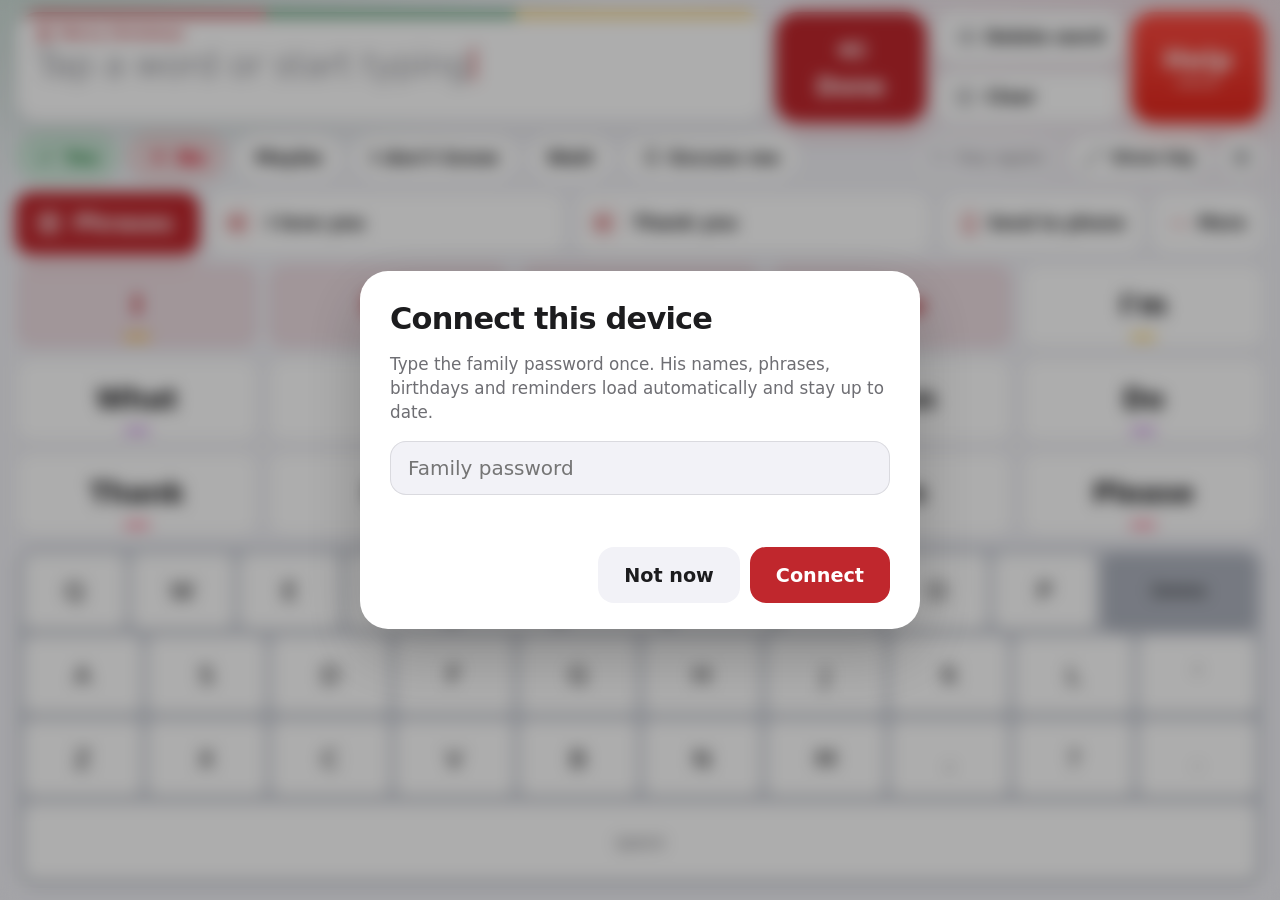
==== index.html @ 41c7ca61 "Flic button announces falls on the Alexas itself Holding the pocket button now runs two Internet Req" ====
<!doctype html>
<html lang="en">
<head>
<meta charset="utf-8">
<meta name="viewport" content="width=device-width, initial-scale=1, viewport-fit=cover">
<title>Dad's Voice</title>
<meta name="theme-color" content="#74acdf">
<meta name="referrer" content="no-referrer">
<link rel="manifest" href="manifest.webmanifest">
<link rel="icon" href="icon.svg" type="image/svg+xml">
<link rel="apple-touch-icon" href="apple-touch-icon.png">
<meta name="apple-mobile-web-app-capable" content="yes">
<meta name="apple-mobile-web-app-status-bar-style" content="black">
<meta name="apple-mobile-web-app-title" content="Dad's Voice">
<style>
/* Design: calm system look (SF on the iPad), white cards on a soft gray canvas, one accent color that follows the theme.
   Themes only tint the canvas, color the stripe on the sentence card and the accent; the layout never changes. */
:root {
  --bg: #f2f2f7;
  --surface: #ffffff;
  --surface-2: #f2f2f7;
  --surface-3: #e5e5ea;
  --fg: #1c1c1e;
  --muted: #6e6e73;
  --faint: #a1a1a6;
  --line: rgba(60, 60, 67, 0.13);
  --line-strong: rgba(60, 60, 67, 0.28);
  --accent: var(--accent-l, #0a7aff);
  --accent-fg: var(--accent-fg-l, #ffffff);
  --accent-ink: var(--accent-ink-l, #0062d6);
  --accent-soft: var(--accent-soft-l, rgba(10, 122, 255, 0.1));
  --accent-glow: var(--accent-glow-l, rgba(10, 122, 255, 0.32));
  --danger: #ff3b30; --danger-ink: #d70015; --danger-soft: rgba(255, 59, 48, 0.12);
  --ok: #34c759; --ok-ink: #1e7f38; --ok-soft: rgba(52, 199, 89, 0.15);
  --kb-tray: #d3d6dd;
  --key: #ffffff;
  --key-alt: #aeb3be;
  --key-shadow: 0 1px 0 rgba(0, 0, 0, 0.3);
  --shadow-1: 0 1px 2px rgba(0, 0, 0, 0.05);
  --shadow-2: 0 1px 2px rgba(0, 0, 0, 0.04), 0 10px 30px rgba(0, 0, 0, 0.06);
  --shadow-3: 0 24px 60px rgba(0, 0, 0, 0.22);
  --wash-a: transparent; --wash-b: transparent;
  --stripe: var(--accent);
  --k-pron: #ffb800; --k-verb: #34c759; --k-noun: #ff9500; --k-q: #af52de; --k-desc: #0a84ff; --k-social: #ff2d55;
  --lv1: #ff3b30; --lv2: #ff9500; --lv3: #e0b400; --lv4: #34c759; --lv5: #1e9e45;
  --font: -apple-system, BlinkMacSystemFont, "SF Pro Text", "Segoe UI Variable Text", "Segoe UI", Roboto, "Helvetica Neue", system-ui, sans-serif;
  --font-display: -apple-system, BlinkMacSystemFont, "SF Pro Display", "Segoe UI Variable Display", "Segoe UI", Roboto, "Helvetica Neue", system-ui, sans-serif;
  --s: 1;
  --r-lg: 22px; --r: 16px; --r-sm: 12px;
  color-scheme: light;
}
@media (prefers-color-scheme: dark) {
  :root:not([data-theme="light"]) {
    --bg: #000000; --surface: #1c1c1e; --surface-2: #2c2c2e; --surface-3: #3a3a3c;
    --fg: #f5f5f7; --muted: #98989f; --faint: #636366;
    --line: rgba(255, 255, 255, 0.08); --line-strong: rgba(255, 255, 255, 0.2);
    --accent: var(--accent-d, #0a84ff); --accent-fg: var(--accent-fg-d, #ffffff); --accent-ink: var(--accent-d, #4aa3ff);
    --accent-soft: var(--accent-soft-d, rgba(10, 132, 255, 0.18)); --accent-glow: rgba(0, 0, 0, 0);
    --danger-ink: #ff6961; --danger-soft: rgba(255, 69, 58, 0.2); --ok-ink: #4cd964; --ok-soft: rgba(48, 209, 88, 0.2);
    --kb-tray: #161618; --key: #3a3a3c; --key-alt: #252527; --key-shadow: 0 1px 0 rgba(0, 0, 0, 0.7);
    --shadow-1: none; --shadow-2: none; --shadow-3: 0 24px 60px rgba(0, 0, 0, 0.6);
    color-scheme: dark;
  }
}
:root[data-theme="dark"] {
  --bg: #000000; --surface: #1c1c1e; --surface-2: #2c2c2e; --surface-3: #3a3a3c;
  --fg: #f5f5f7; --muted: #98989f; --faint: #636366;
  --line: rgba(255, 255, 255, 0.08); --line-strong: rgba(255, 255, 255, 0.2);
  --accent: var(--accent-d, #0a84ff); --accent-fg: var(--accent-fg-d, #ffffff); --accent-ink: var(--accent-d, #4aa3ff);
  --accent-soft: var(--accent-soft-d, rgba(10, 132, 255, 0.18)); --accent-glow: rgba(0, 0, 0, 0);
  --danger-ink: #ff6961; --danger-soft: rgba(255, 69, 58, 0.2); --ok-ink: #4cd964; --ok-soft: rgba(48, 209, 88, 0.2);
  --kb-tray: #161618; --key: #3a3a3c; --key-alt: #252527; --key-shadow: 0 1px 0 rgba(0, 0, 0, 0.7);
  --shadow-1: none; --shadow-2: none; --shadow-3: 0 24px 60px rgba(0, 0, 0, 0.6);
  color-scheme: dark;
}
*, *::before, *::after { box-sizing: border-box; }
[hidden] { display: none !important; }
html, body { height: 100%; }
body {
  margin: 0; color: var(--fg); font-family: var(--font); overflow: hidden;
  -webkit-font-smoothing: antialiased; -webkit-tap-highlight-color: transparent; user-select: none; -webkit-user-select: none;
  background-color: var(--bg);
  background-image: radial-gradient(900px 420px at 0% -8%, var(--wash-a), transparent 70%), radial-gradient(900px 420px at 100% -8%, var(--wash-b), transparent 70%);
  background-repeat: no-repeat;
}
/* Safari won't let anyone type into a box whose parent turned off text selection */
input, textarea { -webkit-user-select: text; user-select: text; }
button { font: inherit; color: inherit; cursor: pointer; touch-action: manipulation; -webkit-appearance: none; appearance: none; }
button:focus-visible, select:focus-visible, input:focus-visible, textarea:focus-visible { outline: 3px solid var(--accent); outline-offset: 2px; }
svg { flex: none; }
.press, .w, .key, .chip, .ans, .tool, .ctl, .speak, .tile, .face, .remote button, .board-grid button, .quick-items button, .btn {
  transition: transform 0.12s ease, filter 0.12s ease, background-color 0.2s ease;
}
.w:active, .key:active, .chip:active, .ans:active, .tool:active, .ctl:active, .speak:active, .tile:active, .face:active,
.remote button:active, .board-grid button:active, .quick-items button:active, .btn:active { transform: scale(0.965); filter: brightness(0.94); }

#app {
  height: 100%;
  display: grid;
  grid-template-rows: auto auto auto minmax(0, 1fr) auto;
  gap: 10px;
  padding-top: max(12px, env(safe-area-inset-top, 0px));
  padding-bottom: max(12px, env(safe-area-inset-bottom, 0px));
  padding-left: max(16px, env(safe-area-inset-left, 0px));
  padding-right: max(16px, env(safe-area-inset-right, 0px));
}

/* ---------- Sentence card + Speak / Delete / Clear / Help ---------- */
.top { display: grid; grid-template-columns: minmax(0, 1fr) auto; gap: 10px; }
.msg-card {
  position: relative; min-width: 0; display: flex; flex-direction: column; overflow: hidden;
  background: var(--surface); border-radius: var(--r-lg); box-shadow: var(--shadow-2), inset 0 0 0 1px var(--line);
}
.msg-card::before { content: ""; position: absolute; left: 0; right: 0; top: 0; height: 5px; background: var(--stripe); }
.msg-meta { display: flex; align-items: center; gap: 10px; padding: 13px 20px 0; min-height: 30px; }
.badge { display: inline-flex; align-items: center; gap: 7px; min-width: 0; color: var(--accent-ink); font-size: 0.82rem; font-weight: 650; letter-spacing: 0.01em; }
.badge span { white-space: nowrap; overflow: hidden; text-overflow: ellipsis; }
.badge svg { width: 17px; height: 17px; }
.badge:empty { display: none; }
.msg {
  height: calc(80px * var(--s)); overflow-y: auto; padding: 2px 20px 12px;
  font-family: var(--font-display); font-size: calc(2.2rem * var(--s)); font-weight: 600; letter-spacing: -0.022em; line-height: 1.18;
  word-break: break-word; scrollbar-width: none;
}
.msg::-webkit-scrollbar { display: none; }
.msg .hint { color: var(--faint); font-weight: 500; }
.msg .partial { color: var(--accent-ink); }
.msg .caret { display: inline-block; width: 3px; height: 0.95em; margin-left: 3px; border-radius: 2px; background: var(--accent); vertical-align: -0.1em; animation: blink 1.1s steps(1) infinite; }
@keyframes blink { 50% { opacity: 0; } }
.msg-card.cleared .msg { animation: wipe 0.32s ease; }
@keyframes wipe { from { opacity: 0.2; transform: translateX(-10px); } to { opacity: 1; transform: none; } }

.actions { display: grid; grid-template-columns: auto auto auto; gap: 10px; }
.speak {
  display: flex; flex-direction: column; align-items: center; justify-content: center; gap: 6px; min-width: calc(150px * var(--s));
  border: 0; border-radius: var(--r-lg); background: var(--accent); color: var(--accent-fg);
  font-size: calc(1.5rem * var(--s)); font-weight: 700; letter-spacing: -0.01em; box-shadow: 0 8px 22px var(--accent-glow);
}
.speak svg { width: 34px; height: 34px; }
.speak.talking svg .wave { animation: wave 0.8s ease-in-out infinite alternate; }
@keyframes wave { from { opacity: 0.35; } to { opacity: 1; } }
.col { display: grid; grid-template-rows: 1fr 1fr; gap: 10px; }
.ctl {
  display: flex; align-items: center; justify-content: flex-start; gap: 10px; min-width: calc(150px * var(--s)); padding: 0 18px;
  border: 0; border-radius: var(--r); background: var(--surface); box-shadow: var(--shadow-1), inset 0 0 0 1px var(--line);
  font-size: calc(1.08rem * var(--s)); font-weight: 600; white-space: nowrap;
}
.ctl svg { width: 22px; height: 22px; color: var(--muted); }
.help {
  position: relative; display: flex; flex-direction: column; align-items: center; justify-content: center; gap: 2px;
  min-width: calc(132px * var(--s)); border: 0; border-radius: var(--r-lg); touch-action: none;
  background: linear-gradient(180deg, #ff4b41, #e3261c); color: #ffffff; box-shadow: 0 8px 22px rgba(255, 59, 48, 0.32);
  font-size: calc(1.7rem * var(--s)); font-weight: 800; letter-spacing: -0.01em;
}
.help small { font-size: 0.68rem; font-weight: 700; letter-spacing: 0.16em; text-transform: uppercase; opacity: 0.85; }
.help .ring, .gear .ring { position: absolute; inset: -6px; border-radius: 27px; border: 4px solid var(--danger); opacity: 0; clip-path: inset(0 100% 0 0); pointer-events: none; }
.help.holding .ring { opacity: 1; animation: fill 1.2s linear forwards; }
@keyframes fill { to { clip-path: inset(0 0 0 0); } }

/* ---------- Quick answers + tools ---------- */
.status { display: flex; align-items: center; gap: 10px; min-width: 0; }
.answers { display: flex; gap: 8px; flex: 1 1 auto; min-width: 0; overflow-x: auto; scrollbar-width: none; }
.answers::-webkit-scrollbar { display: none; }
.ans {
  flex: none; display: inline-flex; align-items: center; justify-content: center; gap: 8px;
  min-height: calc(50px * var(--s)); padding: 0 20px; border: 0; border-radius: 999px;
  background: var(--surface); box-shadow: var(--shadow-1), inset 0 0 0 1px var(--line);
  font-size: calc(1.15rem * var(--s)); font-weight: 600;
}
.ans svg { width: 20px; height: 20px; }
.ans.yes { min-width: calc(100px * var(--s)); background: var(--ok-soft); color: var(--ok-ink); box-shadow: none; }
.ans.no { min-width: calc(100px * var(--s)); background: var(--danger-soft); color: var(--danger-ink); box-shadow: none; }
.tools { display: flex; gap: 8px; flex: none; align-items: center; }
.tool {
  display: inline-flex; align-items: center; justify-content: center; gap: 8px; min-height: 46px; padding: 0 16px;
  border: 0; border-radius: 999px; background: var(--surface); box-shadow: var(--shadow-1), inset 0 0 0 1px var(--line);
  font-size: calc(1rem * var(--s)); font-weight: 600; color: var(--fg); white-space: nowrap;
}
.tool svg { width: 19px; height: 19px; color: var(--muted); }
.tool:disabled { opacity: 0.35; cursor: default; }
.gear { position: relative; width: 46px; padding: 0; }
.gear .ring { inset: -5px; border-radius: 999px; border-color: var(--accent); }
.gear.holding .ring { opacity: 1; animation: fill 0.9s linear forwards; }
.battery { padding: 8px 14px; border-radius: 999px; background: var(--danger-soft); color: var(--danger-ink); font-weight: 700; font-size: 0.92rem; white-space: nowrap; }

/* ---------- Sentence suggestions ---------- */
.chiprow { display: flex; gap: 10px; align-items: stretch; min-height: calc(62px * var(--s)); min-width: 0; }
.chips { display: flex; gap: 10px; flex: 1 1 auto; min-width: 0; overflow-x: auto; scrollbar-width: none; }
.chips::-webkit-scrollbar { display: none; }
.chip {
  flex: none; display: flex; align-items: center; gap: 12px; max-width: min(46vw, 560px); padding: 0 22px 0 12px;
  border: 0; border-radius: var(--r); background: var(--surface); box-shadow: var(--shadow-1), inset 0 0 0 1px var(--line);
  font-size: calc(1.28rem * var(--s)); font-weight: 600; letter-spacing: -0.01em; text-align: left;
}
.chip span { white-space: nowrap; overflow: hidden; text-overflow: ellipsis; }
.chip .ic { display: grid; place-items: center; width: 34px; height: 34px; border-radius: 50%; background: var(--accent-soft); color: var(--accent-ink); flex: none; }
.chip .ic svg { width: 18px; height: 18px; }
.chip.all { background: var(--accent); color: var(--accent-fg); box-shadow: 0 6px 16px var(--accent-glow); padding: 0 26px 0 20px; font-size: calc(1.4rem * var(--s)); font-weight: 700; }
.chip.all svg { width: 26px; height: 26px; }
/* Suggestions share the row equally and wrap to two lines, so a whole sentence stays readable */
.chip.suggest { flex: 1 1 0; min-width: 0; max-width: 520px; padding-right: 16px; font-size: calc(1.14rem * var(--s)); line-height: 1.16; }
.chip.suggest span:last-child { white-space: normal; display: -webkit-box; -webkit-line-clamp: 2; -webkit-box-orient: vertical; }
.chips .empty { align-self: center; color: var(--faint); font-size: 1rem; padding-left: 6px; }
.chip-tools { display: flex; gap: 8px; flex: none; }
.chip-tools .tool { min-height: 100%; border-radius: var(--r); padding: 0 18px; font-size: calc(1.05rem * var(--s)); }
.chip-tools .tool svg { width: 21px; height: 21px; color: var(--accent-ink); }

/* ---------- Predicted words ---------- */
.words { display: grid; gap: 10px; min-height: 0; grid-template-columns: repeat(var(--cols, 4), minmax(0, 1fr)); grid-auto-rows: minmax(0, 1fr); }
.w {
  position: relative; min-width: 0; min-height: 0; padding: 0 10px; overflow: hidden; text-overflow: ellipsis; white-space: nowrap;
  border: 0; border-radius: var(--r); background: var(--surface); box-shadow: var(--shadow-1), inset 0 0 0 1px var(--line);
  font-family: var(--font-display); font-size: calc(1.75rem * var(--s)); font-weight: 600; letter-spacing: -0.015em;
}
.w::after { content: ""; position: absolute; left: 50%; bottom: 9px; width: 26px; height: 4px; margin-left: -13px; border-radius: 2px; background: var(--pos, transparent); opacity: 0.9; }
.w.start { background: var(--accent-soft); color: var(--accent-ink); box-shadow: none; }
.w.typed { background: transparent; box-shadow: inset 0 0 0 2px var(--line-strong); color: var(--muted); font-weight: 500; }
.w:disabled { visibility: hidden; }
.w[data-pos="pron"] { --pos: var(--k-pron); }
.w[data-pos="verb"] { --pos: var(--k-verb); }
.w[data-pos="noun"] { --pos: var(--k-noun); }
.w[data-pos="q"] { --pos: var(--k-q); }
.w[data-pos="desc"] { --pos: var(--k-desc); }
.w[data-pos="social"] { --pos: var(--k-social); }

/* ---------- Keyboard ---------- */
.kb { display: grid; gap: 8px; padding: 8px; border-radius: var(--r-lg); background: var(--kb-tray); }
.kb .row { display: flex; gap: 7px; }
.key {
  flex: 1; min-width: 0; height: clamp(50px, 8.4vh, 84px); border: 0; border-radius: 10px;
  background: var(--key); box-shadow: var(--key-shadow); color: var(--fg);
  font-size: calc(1.6rem * var(--s)); font-weight: 400; text-transform: uppercase;
}
.key.wide { flex: 1.6; background: var(--key-alt); font-size: calc(1.05rem * var(--s)); font-weight: 500; text-transform: none; }
.key.space { flex: 6; font-size: calc(1.05rem * var(--s)); text-transform: none; color: var(--muted); }

/* ---------- Shared overlay pieces ---------- */
.btn {
  display: inline-flex; align-items: center; justify-content: center; gap: 8px; min-height: 44px; padding: 10px 18px;
  border: 0; border-radius: var(--r-sm); background: var(--surface-2); color: var(--fg); font-size: 1rem; font-weight: 600;
}
.btn.primary { background: var(--accent); color: var(--accent-fg); }
.btn.danger { background: var(--danger-soft); color: var(--danger-ink); }
.btn.big { min-height: 56px; padding: 12px 26px; border-radius: var(--r); font-size: 1.2rem; }
.btn:disabled { opacity: 0.4; cursor: default; }
/* On the gray page background, plain buttons need their own card face */
.board .btn:not(.primary):not(.danger), .screen .btn:not(.primary):not(.danger), .setup-banner .btn:not(.primary) { background: var(--surface); box-shadow: var(--shadow-1), inset 0 0 0 1px var(--line); }
.row-btns { display: flex; flex-wrap: wrap; gap: 10px; align-items: center; }
.toast {
  position: fixed; left: 50%; bottom: max(28px, env(safe-area-inset-bottom, 0px)); transform: translateX(-50%); z-index: 70;
  padding: 12px 22px; border-radius: 999px; background: rgba(28, 28, 30, 0.92); color: #ffffff; font-weight: 600;
  box-shadow: var(--shadow-3); -webkit-backdrop-filter: blur(20px); backdrop-filter: blur(20px); max-width: calc(100vw - 32px); text-align: center;
}
.show {
  position: fixed; inset: 0; z-index: 20; display: grid; place-items: center; text-align: center; background: var(--bg);
  padding: max(24px, env(safe-area-inset-top, 0px)) max(24px, env(safe-area-inset-right, 0px)) max(24px, env(safe-area-inset-bottom, 0px)) max(24px, env(safe-area-inset-left, 0px));
}
.show p { margin: 0; font-family: var(--font-display); font-size: clamp(2.5rem, 9vw, 7rem); font-weight: 700; letter-spacing: -0.03em; line-height: 1.1; text-wrap: balance; word-break: break-word; }
.show small { position: absolute; bottom: max(20px, env(safe-area-inset-bottom, 0px)); left: 0; right: 0; color: var(--muted); font-size: 1rem; }

/* Full-screen pages: Phrases, More and its tools */
.board, .screen {
  position: fixed; inset: 0; z-index: 25; display: grid; gap: 14px; background: var(--bg);
  padding-top: max(16px, env(safe-area-inset-top, 0px)); padding-bottom: max(16px, env(safe-area-inset-bottom, 0px));
  padding-left: max(20px, env(safe-area-inset-left, 0px)); padding-right: max(20px, env(safe-area-inset-right, 0px));
}
.board { grid-template-rows: auto auto minmax(0, 1fr); }
.screen { z-index: 26; grid-template-rows: auto minmax(0, 1fr); }
.board-head, .screen-head { display: flex; align-items: center; justify-content: space-between; gap: 12px; flex-wrap: wrap; }
.board-head h2, .screen-head h2 { margin: 0; font-family: var(--font-display); font-size: calc(2.1rem * var(--s)); font-weight: 700; letter-spacing: -0.025em; text-wrap: balance; }
.board-add { display: flex; flex-wrap: wrap; gap: 10px; margin-left: auto; }
.board-new { display: flex; gap: 10px; }
.board-new input {
  flex: 1; min-width: 0; padding: 14px 18px; border: 0; border-radius: var(--r); background: var(--surface); color: var(--fg);
  box-shadow: inset 0 0 0 1px var(--line); font: inherit; font-size: calc(1.35rem * var(--s)); font-weight: 600;
}
.board-new input:focus { outline: none; box-shadow: inset 0 0 0 2px var(--accent); }
.board-grid { display: grid; grid-template-columns: repeat(auto-fill, minmax(min(100%, calc(260px * var(--s))), 1fr)); grid-auto-rows: minmax(calc(84px * var(--s)), auto); gap: 12px; overflow-y: auto; align-content: start; padding: 2px; }
.board-grid button {
  display: flex; align-items: center; gap: 16px; padding: 12px 18px 12px 12px; text-align: left; line-height: 1.2;
  border: 0; border-radius: var(--r-lg); background: var(--surface); box-shadow: var(--shadow-1), inset 0 0 0 1px var(--line);
  font-size: calc(1.4rem * var(--s)); font-weight: 600; letter-spacing: -0.01em;
}
.board-grid .art { flex: none; display: grid; place-items: center; width: calc(60px * var(--s)); height: calc(60px * var(--s)); border-radius: 15px; box-shadow: inset 0 -2px 0 rgba(0, 0, 0, 0.12), inset 0 0 0 1px rgba(255, 255, 255, 0.12); }
.board-grid .art svg { width: 58%; height: 58%; }
.board-grid .txt { flex: 1; min-width: 0; }
.board-grid button.fresh { box-shadow: inset 0 0 0 3px var(--ok); }
.board-grid.editing button { position: relative; box-shadow: inset 0 0 0 2px var(--danger); }
.board-grid.editing button::after {
  content: "\2212"; position: absolute; top: -8px; right: -8px; width: 32px; height: 32px; border-radius: 50%;
  display: grid; place-items: center; background: var(--danger); color: #ffffff; font-size: 1.3rem; font-weight: 700;
}
#editPhrases[aria-pressed="true"] { background: var(--danger); color: #ffffff; }
.screen-body { display: flex; flex-direction: column; gap: 16px; min-height: 0; overflow-y: auto; padding: 2px 2px 8px; }
.screen-body > * { flex-shrink: 0; }
.screen-label { margin: 6px 0 0; color: var(--muted); font-size: 0.82rem; font-weight: 600; letter-spacing: 0.06em; text-transform: uppercase; }
.screen-actions { display: flex; flex-wrap: wrap; gap: 12px; align-items: center; }
.screen-status { margin: 0; color: var(--muted); font-weight: 600; }

/* More: app-icon tiles */
.tiles { display: grid; grid-template-columns: repeat(auto-fill, minmax(min(100%, 400px), 1fr)); gap: 16px; }
.tile {
  display: grid; grid-template-columns: auto minmax(0, 1fr); grid-template-rows: auto auto; column-gap: 18px; row-gap: 4px; align-items: center;
  min-height: calc(150px * var(--s)); padding: 22px 26px; text-align: left;
  border: 0; border-radius: var(--r-lg); background: var(--surface); box-shadow: var(--shadow-2), inset 0 0 0 1px var(--line);
}
.tile > svg { grid-row: 1 / span 2; width: 78px; height: 78px; padding: 19px; border-radius: 20px; color: #ffffff; background: var(--tile, var(--accent)); }
.tile span { font-family: var(--font-display); font-size: calc(1.8rem * var(--s)); font-weight: 700; letter-spacing: -0.02em; align-self: end; }
.tile small { color: var(--muted); font-size: 1.05rem; align-self: start; min-height: 1.2em; }
#openGrocery { --tile: linear-gradient(180deg, #4cd964, #28a745); }
#openCheckin { --tile: linear-gradient(180deg, #ffb340, #ff8c00); }
#openPractice { --tile: linear-gradient(180deg, #c86dd7, #9b3dcc); }
#openTv { --tile: linear-gradient(180deg, #5ac8fa, #0a7aff); }

/* Grocery list */
.quick-items { display: flex; flex-wrap: wrap; gap: 10px; }
.quick-items button { padding: 12px 22px; border: 0; border-radius: 999px; background: var(--surface); box-shadow: var(--shadow-1), inset 0 0 0 1px var(--line); font-size: calc(1.25rem * var(--s)); font-weight: 600; }
.quick-items button.on { background: var(--ok-soft); color: var(--ok-ink); box-shadow: none; }
.glist { list-style: none; margin: 0; padding: 0; border-radius: var(--r-lg); overflow: hidden; background: var(--surface); box-shadow: inset 0 0 0 1px var(--line); }
.glist li { display: flex; align-items: center; gap: 12px; padding: 12px 12px 12px 20px; font-size: calc(1.4rem * var(--s)); font-weight: 600; }
.glist li + li { border-top: 1px solid var(--line); }
.glist li span { flex: 1; min-width: 0; overflow-wrap: anywhere; }
.glist li button { padding: 8px 16px; border: 0; border-radius: 999px; background: var(--surface-2); font-size: 1rem; font-weight: 600; }
.glist .empty { color: var(--muted); font-weight: 400; font-size: 1.1rem; }

/* Check-in */
.faces { display: grid; grid-template-columns: repeat(5, minmax(0, 1fr)); gap: 12px; }
.face {
  display: grid; justify-items: center; align-content: center; gap: 14px; min-height: calc(250px * var(--s)); padding: 26px 8px;
  border: 0; border-radius: var(--r-lg); background: var(--surface); box-shadow: var(--shadow-2), inset 0 0 0 1px var(--line); color: var(--lv);
}
.face svg { width: min(100%, calc(140px * var(--s))); height: auto; }
.face span { color: var(--fg); font-size: calc(1.55rem * var(--s)); font-weight: 700; text-align: center; letter-spacing: -0.01em; }
.face[data-v="1"] { --lv: var(--lv1); } .face[data-v="2"] { --lv: var(--lv2); } .face[data-v="3"] { --lv: var(--lv3); } .face[data-v="4"] { --lv: var(--lv4); } .face[data-v="5"] { --lv: var(--lv5); }
@media (max-height: 760px) { .face { min-height: 0; padding: 18px 8px; } .face svg { width: min(100%, calc(100px * var(--s))); } }
.checkin-done { display: grid; gap: 16px; justify-items: start; }
.checkin-done p { margin: 0; font-size: calc(1.6rem * var(--s)); font-weight: 600; line-height: 1.35; }
.history { display: grid; gap: 0; margin-top: 6px; border-radius: var(--r-lg); overflow: hidden; background: var(--surface); box-shadow: inset 0 0 0 1px var(--line); }
.history:empty { display: none; }
.history h3 { margin: 0; padding: 14px 18px 6px; font-size: 0.82rem; color: var(--muted); text-transform: uppercase; letter-spacing: 0.06em; }
.history-row { display: grid; grid-template-columns: 8em 1fr 1fr; gap: 10px; align-items: center; padding: 10px 18px; font-weight: 600; border-top: 1px solid var(--line); }
.history-row .dot { display: inline-flex; align-items: center; gap: 8px; color: var(--lv); }
.history-row .dot svg { width: 26px; height: 26px; }
.history-row .dot b { color: var(--fg); font-weight: 400; }

/* TV remote */
.remote { display: grid; grid-template-columns: repeat(4, minmax(0, 1fr)); gap: 14px; }
.remote button { min-height: calc(120px * var(--s)); border: 0; border-radius: var(--r-lg); background: var(--surface); box-shadow: var(--shadow-2), inset 0 0 0 1px var(--line); font-size: calc(1.5rem * var(--s)); font-weight: 700; }
.remote button.vol { background: var(--accent); color: var(--accent-fg); box-shadow: 0 8px 22px var(--accent-glow); }

/* Voice practice */
.practice-modes { display: flex; flex-wrap: wrap; gap: 8px; }
.practice-modes button { padding: 12px 20px; border: 0; border-radius: 999px; background: var(--surface); box-shadow: var(--shadow-1), inset 0 0 0 1px var(--line); font-size: calc(1.08rem * var(--s)); font-weight: 600; }
.practice-modes button[aria-pressed="true"] { background: var(--accent); color: var(--accent-fg); box-shadow: none; }
.workout-progress { margin: 0; color: var(--ok-ink); font-weight: 700; font-size: calc(1.1rem * var(--s)); }
.practice-say { margin: 0; max-width: 30ch; font-family: var(--font-display); font-size: calc(2rem * var(--s)); font-weight: 700; letter-spacing: -0.02em; line-height: 1.22; text-wrap: balance; }
.practice-sub { margin: 0; color: var(--muted); font-size: calc(2rem * var(--s)); font-weight: 700; letter-spacing: 0.15em; }
.practice-sub:empty { display: none; }
.meter { position: relative; height: calc(60px * var(--s)); border-radius: 999px; overflow: hidden; background: var(--surface); box-shadow: inset 0 0 0 1px var(--line); }
.meter-fill { position: absolute; inset: 0 auto 0 0; width: 0; border-radius: 999px; background: var(--accent); transition: width 80ms linear; }
.meter.hit .meter-fill { background: var(--ok); }
.meter-target { position: absolute; top: 8px; bottom: 8px; left: 60%; width: 4px; border-radius: 2px; background: var(--fg); opacity: 0.6; }
.practice-result { margin: 0; min-height: 1.4em; font-size: calc(1.5rem * var(--s)); font-weight: 700; }
.practice-result.win { color: var(--ok-ink); }
.practice-note { margin: 0; max-width: 65ch; color: var(--muted); line-height: 1.45; }
.practice-stars { display: flex; flex-wrap: wrap; align-items: center; gap: 6px 14px; font-size: calc(1.15rem * var(--s)); font-weight: 600; }
.practice-stars .row { display: flex; gap: 4px; font-size: calc(1.9rem * var(--s)); line-height: 1; }
.practice-stars .on { color: #ffb800; }
.practice-stars .off { color: var(--surface-3); }
.practice-stars .streak { color: var(--ok-ink); }

/* ---------- Settings: grouped lists ---------- */
.settings { position: fixed; inset: 0; z-index: 30; overflow-y: auto; background: var(--bg); user-select: text; -webkit-user-select: text; }
.settings .inner {
  display: grid; gap: 26px; max-width: 760px; margin: 0 auto; font-size: 1.02rem;
  padding-top: max(16px, env(safe-area-inset-top, 0px)); padding-bottom: 60px;
  padding-left: max(18px, env(safe-area-inset-left, 0px)); padding-right: max(18px, env(safe-area-inset-right, 0px));
}
.settings header {
  position: sticky; top: 0; z-index: 2; display: flex; align-items: center; justify-content: space-between; gap: 12px;
  margin: 0 -18px; padding: 10px 18px; background: var(--bg); background: color-mix(in srgb, var(--bg) 82%, transparent); -webkit-backdrop-filter: blur(20px); backdrop-filter: blur(20px);
}
.settings h1 { margin: 0; font-family: var(--font-display); font-size: 2.1rem; font-weight: 700; letter-spacing: -0.025em; }
.settings section { padding: 18px 20px; border-radius: var(--r-lg); background: var(--surface); box-shadow: inset 0 0 0 1px var(--line); }
.settings h2 { margin: 0 0 10px; font-size: 1.2rem; font-weight: 700; letter-spacing: -0.01em; }
.settings p { margin: 0 0 12px; max-width: 65ch; color: var(--muted); line-height: 1.45; }
.settings label { display: grid; gap: 6px; margin-bottom: 14px; font-weight: 600; }
.settings select, .settings input[type="text"], .settings input[type="password"], .settings input[type="date"], .settings textarea {
  width: 100%; min-width: 0; padding: 11px 14px; border: 0; border-radius: var(--r-sm); background: var(--surface-2); color: var(--fg);
  font: inherit; font-weight: 400; box-shadow: inset 0 0 0 1px var(--line);
}
.settings textarea { min-height: 84px; resize: vertical; }
.settings input[type="range"] { width: 100%; accent-color: var(--accent); }
.seg { display: inline-flex; padding: 3px; border-radius: 11px; background: var(--surface-2); }
.seg button { padding: 9px 18px; border: 0; border-radius: 9px; background: transparent; font-weight: 600; }
.seg button[aria-pressed="true"] { background: var(--surface); box-shadow: 0 1px 4px rgba(0, 0, 0, 0.12); }
.plist { list-style: none; margin: 0 0 12px; padding: 0; border-radius: var(--r); overflow: hidden; background: var(--surface-2); }
.plist li { display: flex; align-items: center; gap: 10px; padding: 9px 10px 9px 16px; }
.plist li + li { border-top: 1px solid var(--line); }
.plist li span { flex: 1; min-width: 0; overflow-wrap: anywhere; }
.plist li button { padding: 6px 12px; border: 0; border-radius: 8px; background: var(--surface); font-size: 0.92rem; font-weight: 600; }
.addrow { display: flex; gap: 10px; }
.addrow input { flex: 1; }
.legend { display: flex; flex-wrap: wrap; gap: 8px 16px; }
.legend span { display: inline-flex; align-items: center; gap: 6px; }
.legend i { display: inline-block; width: 18px; height: 6px; border-radius: 3px; }
.tips { display: grid; gap: 6px; margin: 0; padding-left: 20px; color: var(--muted); line-height: 1.5; }
.check { display: flex !important; align-items: center; gap: 10px; margin: 8px 0; font-weight: 600; }
.check input { width: 22px; height: 22px; accent-color: var(--accent); }
.fam-note { min-height: 1.3em; margin: 10px 0 0; color: var(--muted); }
.sync { display: flex; align-items: center; gap: 10px; margin-bottom: 12px; font-weight: 600; }
.dot { flex: none; width: 10px; height: 10px; border-radius: 50%; background: var(--faint); }
.dot.ok { background: var(--ok); }
.dot.warn { background: #ff9500; }
.voices { display: grid; gap: 0; margin: 0 0 14px; border-radius: var(--r); overflow: hidden; background: var(--surface-2); }
.voices button { display: flex; align-items: center; gap: 12px; width: 100%; padding: 12px 14px; border: 0; background: transparent; text-align: left; }
.voices button + button { border-top: 1px solid var(--line); }
.voices button b { font-weight: 600; }
.voices button small { color: var(--muted); }
.voices button .pick { margin-left: auto; color: var(--accent-ink); font-weight: 700; }
.voices button[aria-pressed="true"] { background: var(--accent-soft); }
.qr { max-width: 460px; padding: 12px; border-radius: var(--r); background: #ffffff; color: #1c1c1e; font-weight: 600; }
.qr svg { display: block; width: 100%; height: auto; }

/* ---------- Alerts, messages, reminders, first-run ---------- */
.alert { position: fixed; inset: 0; z-index: 35; display: grid; place-items: center; padding: 24px; text-align: center; background: linear-gradient(180deg, #ff453a, #c9180f); color: #ffffff; }
.alert-box { display: grid; gap: 18px; justify-items: center; max-width: 900px; }
.alert-title { margin: 0; font-family: var(--font-display); font-size: clamp(2.4rem, 7vw, 5rem); font-weight: 800; letter-spacing: -0.03em; line-height: 1.05; text-wrap: balance; }
.alert-sub { margin: 0; max-width: 40ch; font-size: clamp(1.2rem, 2.6vw, 1.7rem); line-height: 1.35; opacity: 0.95; }
.alert .btn { background: #ffffff; color: #c9180f; }
.alert.acked { background: linear-gradient(180deg, #34c759, #1e9e45); }
.alert.acked .btn { color: #1e7f38; }
.inbox {
  position: fixed; z-index: 28; display: grid; grid-template-columns: minmax(0, 1fr) auto; gap: 6px 18px; align-items: center;
  left: max(16px, env(safe-area-inset-left, 0px)); right: max(16px, env(safe-area-inset-right, 0px)); top: max(16px, env(safe-area-inset-top, 0px));
  padding: 20px 24px; border-radius: 26px; background: var(--surface); box-shadow: var(--shadow-3), inset 0 0 0 1px var(--line);
}
.inbox::before { content: ""; position: absolute; left: 0; top: 18px; bottom: 18px; width: 5px; border-radius: 0 4px 4px 0; background: var(--accent); }
.inbox.reminder { z-index: 29; }
.inbox.reminder::before { background: #ffb800; }
.inbox-label { grid-column: 1; color: var(--muted); font-size: 0.82rem; font-weight: 700; letter-spacing: 0.06em; text-transform: uppercase; }
.inbox p { grid-column: 1; margin: 0; font-family: var(--font-display); font-size: clamp(1.8rem, 4.4vw, 3rem); font-weight: 700; letter-spacing: -0.02em; line-height: 1.15; overflow-wrap: anywhere; }
.inbox .btn { grid-column: 2; grid-row: 1 / span 2; }
.reminder-btns { grid-column: 2; grid-row: 1 / span 2; display: flex; flex-wrap: wrap; gap: 10px; justify-content: flex-end; }
.reminder-btns .btn { grid-column: auto; grid-row: auto; }
.setup-banner {
  position: fixed; z-index: 45; display: grid; gap: 12px; padding: 18px 22px; border-radius: 24px; background: var(--surface); box-shadow: var(--shadow-3), inset 0 0 0 1px var(--line);
  left: max(16px, env(safe-area-inset-left, 0px)); right: max(16px, env(safe-area-inset-right, 0px)); bottom: max(16px, env(safe-area-inset-bottom, 0px));
}
.setup-banner p { margin: 0; font-size: 1.12rem; line-height: 1.45; }
.sheet-wrap { position: fixed; inset: 0; z-index: 50; display: grid; place-items: center; padding: 20px; background: rgba(0, 0, 0, 0.32); -webkit-backdrop-filter: blur(8px); backdrop-filter: blur(8px); }
.sheet { display: grid; gap: 16px; width: min(560px, 100%); padding: 30px 30px 26px; border-radius: 28px; background: var(--surface); box-shadow: var(--shadow-3); user-select: text; -webkit-user-select: text; }
.sheet h2 { margin: 0; font-family: var(--font-display); font-size: 1.9rem; font-weight: 700; letter-spacing: -0.025em; }
.sheet p { margin: 0; color: var(--muted); line-height: 1.45; font-size: 1.05rem; }
.sheet input { width: 100%; padding: 15px 18px; border: 0; border-radius: var(--r); background: var(--surface-2); color: var(--fg); font: inherit; font-size: 1.25rem; box-shadow: inset 0 0 0 1px var(--line); }
.sheet input:focus { outline: none; box-shadow: inset 0 0 0 2px var(--accent); }
.sheet .msgline { min-height: 1.3em; color: var(--danger-ink); font-weight: 600; }
.sheet .msgline.ok { color: var(--ok-ink); }
.sheet .row-btns { justify-content: flex-end; }
.confetti { position: fixed; inset: 0; z-index: 60; overflow: hidden; pointer-events: none; }
.confetti i { position: absolute; top: -20px; width: 10px; height: 16px; border-radius: 2px; animation: fall linear forwards; }
@keyframes fall { to { transform: translate3d(var(--dx), 110vh, 0) rotate(var(--rot)); } }

/* ---------- Medium widths (iPad landscape): keep the answers row on one line ---------- */
@media (max-width: 1100px) {
  .ans { padding: 0 15px; }
  .ans.yes, .ans.no { min-width: calc(86px * var(--s)); }
  #show .label { display: none; }
  #show { width: 46px; padding: 0; }
}
/* ---------- Narrow screens (iPad portrait, phones) ---------- */
@media (max-width: 820px) {
  .top { grid-template-columns: 1fr; }
  .actions { grid-template-columns: 1.4fr 1fr 1fr; }
  .speak { flex-direction: row; min-height: 62px; min-width: 0; }
  .speak svg { width: 28px; height: 28px; }
  .col { grid-template-rows: auto; grid-template-columns: 1fr; }
  .ctl { min-width: 0; min-height: 50px; justify-content: center; }
  .help { min-width: 0; flex-direction: row; gap: 10px; font-size: calc(1.4rem * var(--s)); }
  .msg { font-size: calc(1.75rem * var(--s)); height: calc(70px * var(--s)); }
  .status { flex-wrap: wrap; }
  .answers { flex-basis: 100%; }
  .ans { padding: 0 14px; font-size: calc(1.02rem * var(--s)); min-height: 48px; }
  .chip-tools .label { display: none; }
  .chip.all { padding: 0 18px; }
  .chip.all span { display: none; }
  .w { font-size: calc(1.45rem * var(--s)); }
  .key { font-size: calc(1.2rem * var(--s)); }
  .key.wide, .key.space { font-size: calc(0.9rem * var(--s)); }
  .remote { grid-template-columns: repeat(2, minmax(0, 1fr)); }
  .faces { grid-template-columns: repeat(3, minmax(0, 1fr)); }
  .history-row { grid-template-columns: 1fr; }
}
@media (max-width: 820px) and (min-width: 600px) {
  .actions { grid-template-columns: 1.5fr 1fr 1fr 1fr; }
  .col { display: contents; }
}
/* Short screens (iPad landscape, laptops): tighten everything around the word grid */
@media (max-height: 760px) and (min-width: 821px) {
  #app { gap: 8px; padding-top: max(8px, env(safe-area-inset-top, 0px)); padding-bottom: max(8px, env(safe-area-inset-bottom, 0px)); }
  .msg-meta { padding-top: 10px; min-height: 26px; }
  .msg { height: calc(60px * var(--s)); font-size: calc(1.8rem * var(--s)); padding-bottom: 8px; }
  .speak { font-size: calc(1.3rem * var(--s)); gap: 4px; }
  .speak svg { width: 28px; height: 28px; }
  .help { font-size: calc(1.45rem * var(--s)); }
  .ctl { font-size: calc(1rem * var(--s)); }
  .ans { min-height: calc(44px * var(--s)); }
  .tool { min-height: 42px; }
  .gear { width: 42px; }
  .chiprow { min-height: calc(54px * var(--s)); }
  .chip { font-size: calc(1.15rem * var(--s)); }
  .chip .ic { width: 30px; height: 30px; }
  .chip.all { font-size: calc(1.25rem * var(--s)); }
  .key { height: clamp(44px, 8vh, 84px); }
  .kb { gap: 6px; padding: 6px; }
  .kb .row { gap: 6px; }
}
@media (prefers-reduced-motion: reduce) {
  .msg .caret, .speak.talking svg .wave, .gear.holding .ring, .msg-card.cleared .msg { animation: none; }
  .confetti { display: none; }
  .gear.holding .ring { clip-path: none; }
}
</style>
</head>
<body>

<div id="app">
  <div class="top">
    <div class="msg-card" id="msgCard">
      <div class="msg-meta"><span class="badge" id="badge"></span></div>
      <div class="msg" id="msg" aria-live="polite"></div>
    </div>
    <div class="actions">
      <button class="speak" id="speak" aria-label="Speak the sentence">
        <svg viewBox="0 0 24 24" fill="none" stroke="currentColor" stroke-width="2" stroke-linecap="round" stroke-linejoin="round" aria-hidden="true"><path d="M3.5 9.5v5h3.8l4.7 4V5.5l-4.7 4z" fill="currentColor" stroke="none"/><path class="wave" d="M15.5 9a4.2 4.2 0 0 1 0 6"/><path class="wave" d="M18.3 6.3a8 8 0 0 1 0 11.4"/></svg>
        <span id="speakLabel">Speak</span>
      </button>
      <div class="col">
        <button class="ctl" id="delWord">
          <svg viewBox="0 0 24 24" fill="none" stroke="currentColor" stroke-width="2" stroke-linecap="round" stroke-linejoin="round" aria-hidden="true"><path d="M21 5H9l-6 7 6 7h12a1 1 0 0 0 1-1V6a1 1 0 0 0-1-1z"/><path d="M17.5 9.5l-5 5M12.5 9.5l5 5"/></svg>
          <span>Delete word</span>
        </button>
        <button class="ctl" id="clear">
          <svg viewBox="0 0 24 24" fill="none" stroke="currentColor" stroke-width="2" stroke-linecap="round" aria-hidden="true"><circle cx="12" cy="12" r="9.5"/><path d="M9 9l6 6M15 9l-6 6"/></svg>
          <span>Clear</span>
        </button>
      </div>
      <button class="help" id="help" aria-label="Call for help. Press and hold.">
        <span class="ring"></span>
        <span class="help-label">Help</span><small>Hold</small>
      </button>
    </div>
  </div>

  <div class="status">
    <div class="answers">
      <button class="ans yes" data-say="Yes"><svg viewBox="0 0 24 24" fill="none" stroke="currentColor" stroke-width="2.6" stroke-linecap="round" stroke-linejoin="round" aria-hidden="true"><path d="M5 12.5l4.5 4.5L19 7.5"/></svg>Yes</button>
      <button class="ans no" data-say="No"><svg viewBox="0 0 24 24" fill="none" stroke="currentColor" stroke-width="2.6" stroke-linecap="round" aria-hidden="true"><path d="M7 7l10 10M17 7L7 17"/></svg>No</button>
      <button class="ans" data-say="Maybe">Maybe</button>
      <button class="ans" data-say="I don't know">I don't know</button>
      <button class="ans" data-say="Wait a minute, please">Wait</button>
      <button class="ans bell" id="attn" aria-label="Ring a chime and say excuse me">
        <svg viewBox="0 0 24 24" fill="none" stroke="currentColor" stroke-width="2" stroke-linecap="round" stroke-linejoin="round" aria-hidden="true"><path d="M6 8a6 6 0 0 1 12 0c0 7 3 9 3 9H3s3-2 3-9"/><path d="M10.3 21a1.94 1.94 0 0 0 3.4 0"/></svg>
        Excuse me
      </button>
    </div>
    <div class="tools">
      <span class="battery" id="battery" hidden></span>
      <button class="tool" id="again" disabled>
        <svg viewBox="0 0 24 24" fill="none" stroke="currentColor" stroke-width="2" stroke-linecap="round" stroke-linejoin="round" aria-hidden="true"><path d="M3 12a9 9 0 1 0 3-6.7L3 8"/><path d="M3 3v5h5"/></svg>
        <span class="label">Say again</span>
      </button>
      <button class="tool" id="show">
        <svg viewBox="0 0 24 24" fill="none" stroke="currentColor" stroke-width="2" stroke-linecap="round" stroke-linejoin="round" aria-hidden="true"><path d="M15 3h6v6M9 21H3v-6M21 3l-7 7M3 21l7-7"/></svg>
        <span class="label">Show big</span>
      </button>
      <button class="tool gear" id="gear" aria-label="Settings. Press and hold to open.">
        <span class="ring"></span>
        <svg viewBox="0 0 24 24" fill="none" stroke="currentColor" stroke-width="2" stroke-linecap="round" stroke-linejoin="round" aria-hidden="true"><circle cx="12" cy="12" r="3"/><path d="M19.4 15a1.7 1.7 0 0 0 .3 1.8l.1.1a2 2 0 1 1-2.8 2.8l-.1-.1a1.7 1.7 0 0 0-1.8-.3 1.7 1.7 0 0 0-1 1.5V21a2 2 0 1 1-4 0v-.1a1.7 1.7 0 0 0-1.1-1.5 1.7 1.7 0 0 0-1.8.3l-.1.1a2 2 0 1 1-2.8-2.8l.1-.1a1.7 1.7 0 0 0 .3-1.8 1.7 1.7 0 0 0-1.5-1H3a2 2 0 1 1 0-4h.1a1.7 1.7 0 0 0 1.5-1.1 1.7 1.7 0 0 0-.3-1.8l-.1-.1a2 2 0 1 1 2.8-2.8l.1.1a1.7 1.7 0 0 0 1.8.3H9a1.7 1.7 0 0 0 1-1.5V3a2 2 0 1 1 4 0v.1a1.7 1.7 0 0 0 1 1.5 1.7 1.7 0 0 0 1.8-.3l.1-.1a2 2 0 1 1 2.8 2.8l-.1.1a1.7 1.7 0 0 0-.3 1.8V9a1.7 1.7 0 0 0 1.5 1H21a2 2 0 1 1 0 4h-.1a1.7 1.7 0 0 0-1.5 1z"/></svg>
      </button>
    </div>
  </div>

  <div class="chiprow">
    <button class="chip all" id="allPhrases" aria-label="All phrases">
      <svg viewBox="0 0 24 24" fill="none" stroke="currentColor" stroke-width="2" stroke-linecap="round" aria-hidden="true"><rect x="3.5" y="3.5" width="7" height="7" rx="2"/><rect x="13.5" y="3.5" width="7" height="7" rx="2"/><rect x="3.5" y="13.5" width="7" height="7" rx="2"/><rect x="13.5" y="13.5" width="7" height="7" rx="2"/></svg>
      <span>Phrases</span>
    </button>
    <div class="chips" id="chips"></div>
    <div class="chip-tools">
      <button class="tool" id="sendPhone" hidden>
        <svg viewBox="0 0 24 24" fill="none" stroke="currentColor" stroke-width="2" stroke-linecap="round" stroke-linejoin="round" aria-hidden="true"><rect x="6" y="2" width="12" height="20" rx="3"/><path d="M11 18h2"/></svg>
        <span class="label">Send to phone</span>
      </button>
      <button class="tool" id="tellHouse" hidden>
        <svg viewBox="0 0 24 24" fill="none" stroke="currentColor" stroke-width="2" stroke-linecap="round" stroke-linejoin="round" aria-hidden="true"><path d="M3 11l9-7 9 7"/><path d="M5 10v10h14V10"/></svg>
        <span class="label">Tell the house</span>
      </button>
      <button class="tool" id="moreBtn">
        <svg viewBox="0 0 24 24" fill="currentColor" aria-hidden="true"><circle cx="5" cy="12" r="2"/><circle cx="12" cy="12" r="2"/><circle cx="19" cy="12" r="2"/></svg>
        <span class="label">More</span>
      </button>
    </div>
  </div>
  <div class="words" id="words"></div>
  <div class="kb" id="kb"></div>
</div>

<div class="show" id="showOverlay" hidden>
  <p id="showText"></p>
  <small>Tap anywhere to close</small>
</div>

<div class="board" id="board" hidden>
  <div class="board-head">
    <h2>Phrases</h2>
    <div class="board-add">
      <button class="btn big" id="addTyping">+ Add what I'm typing</button>
      <button class="btn big" id="addLastBoard">+ Add what I last said</button>
      <button class="btn big" id="undoRemove" hidden>Undo</button>
      <button class="btn big" id="editPhrases">Edit</button>
    </div>
    <button class="btn primary big" id="closeBoard">Close</button>
  </div>
  <div class="board-new">
    <input type="text" id="boardNew" placeholder="Type a new phrase here" autocomplete="off" enterkeyhint="done">
    <button class="btn primary big" id="boardNewAdd">Add</button>
  </div>
  <div class="board-grid" id="boardGrid"></div>
</div>

<div class="alert" id="alertOverlay" hidden>
  <div class="alert-box">
    <p class="alert-title" id="alertTitle">Calling for help</p>
    <p class="alert-sub" id="alertSub"></p>
    <button class="btn big" id="alertCancel">I'm okay. Cancel.</button>
  </div>
</div>

<div class="inbox reminder" id="reminder" hidden>
  <span class="inbox-label">Reminder</span>
  <p id="reminderText"></p>
  <div class="reminder-btns">
    <button class="btn big" id="reminderSay" hidden></button>
    <button class="btn primary big" id="reminderClose">OK</button>
  </div>
</div>

<div class="inbox" id="inbox" hidden>
  <span class="inbox-label">Message for you</span>
  <p id="inboxText"></p>
  <button class="btn primary big" id="inboxClose">OK</button>
</div>

<div class="settings" id="settings" hidden>
  <div class="inner">
    <header>
      <h1>Settings</h1>
      <button class="btn primary" id="closeSettings">Done</button>
    </header>

    <section>
      <h2>Family sync</h2>
      <p>With the family password, this device loads his names, phrases, birthdays and reminders on its own, and picks up changes whenever they're updated. Updates to the app install themselves too.</p>
      <div class="sync"><span class="dot" id="syncDot"></span><span id="syncText"></span></div>
      <label for="familyPass">Family password
        <input type="password" id="familyPass" autocomplete="off" autocapitalize="none" spellcheck="false" placeholder="Family password">
      </label>
      <div class="row-btns"><button class="btn primary" id="saveFamilyPass">Connect</button><button class="btn" id="syncNow">Check for updates now</button></div>
    </section>

    <section>
      <h2>Voice</h2>
      <p>The best voices on this device are listed first. Tap one to hear it and use it.</p>
      <div class="voices" id="voiceList"></div>
      <p id="voiceTip"></p>
      <label for="rate">Speed <span id="rateVal"></span>
        <input type="range" id="rate" min="0.6" max="1.4" step="0.05">
      </label>
      <label for="pitch">Pitch <span id="pitchVal"></span>
        <input type="range" id="pitch" min="0.7" max="1.3" step="0.05">
      </label>
      <label for="speakMode">How he is heard
        <select id="speakMode">
          <option value="sentence">Whole sentence, when he taps Speak</option>
          <option value="both">Each word quietly as he taps it, then the whole sentence on Speak</option>
          <option value="words">Each word out loud as he taps it (Speak becomes Done)</option>
        </select>
      </label>
      <div class="row-btns"><button class="btn" id="testVoice">Test voice</button></div>
    </section>

    <section>
      <h2>Pronunciation</h2>
      <p>If the voice says a word wrong, spell it the way it sounds. One per line, like <b>Siobhan = Shiv-awn</b>. The screen still shows the normal spelling.</p>
      <textarea id="sayAs" placeholder="Siobhan = Shiv-awn"></textarea>
      <div class="row-btns" style="margin-top:10px"><button class="btn primary" id="saveSayAs">Save</button><button class="btn" id="testSayAs">Hear his words</button></div>
    </section>

    <section>
      <h2>TV remote</h2>
      <p>The TV remote in More talks to an Echo in his room. Use the name his Fire TV has in the Alexa app.</p>
      <label for="tvName">Fire TV name in the Alexa app
        <input type="text" id="tvName" autocomplete="off" placeholder="Fire TV">
      </label>
      <div class="row-btns"><button class="btn primary" id="saveTv">Save</button><button class="btn" id="testTv">Test: turn the volume up</button></div>
    </section>

    <section>
      <h2>Load his setup</h2>
      <p>Paste his private setup link here to load his names, phrases, birthdays and reminders. On an iPad this is how to load them into the home-screen app.</p>
      <textarea id="setupPaste" placeholder="Paste the setup link here" autocomplete="off" spellcheck="false"></textarea>
      <div class="row-btns" style="margin-top:10px"><button class="btn primary" id="loadSetup">Load</button><span class="screen-status" id="setupStatus"></span></div>
    </section>

    <section>
      <h2>Move to another device</h2>
      <p>Shows a QR code with everything set up here: his names, phrases, birthdays, reminders and the alert keys. Point the other device's camera at it. The code only appears on this screen.</p>
      <div class="row-btns"><button class="btn primary" id="makeQr">Show QR code</button><button class="btn" id="copyExport">Copy link</button></div>
      <div class="qr" id="qrBox" hidden></div>
    </section>

    <section>
      <h2>Theme</h2>
      <p>Automatic picks a holiday theme on holidays, a team theme when Argentina, Barcelona or the Spurs play that day, and Argentina the rest of the time.</p>
      <label for="themeSel">Theme
        <select id="themeSel">
          <option value="auto">Automatic (holidays and game days)</option>
          <option value="plain">No theme (plain)</option>
          <option value="argentina">Argentina</option>
          <option value="spurs">San Antonio Spurs</option>
          <option value="barcelona">FC Barcelona</option>
          <option value="birthday">Birthday</option>
          <option value="christmas">Christmas</option>
          <option value="newyear">New Year</option>
          <option value="thanksgiving">Thanksgiving</option>
          <option value="halloween">Halloween</option>
          <option value="ramadan">Ramadan</option>
          <option value="eid">Eid</option>
          <option value="july4">4th of July</option>
          <option value="valentines">Valentine's Day</option>
        </select>
      </label>
      <label for="birthday">His birthday
        <input type="date" id="birthday">
      </label>
      <label for="events">Reminders for him, one per line: month-day = what it is | what he can say
        <textarea id="events" placeholder="02-01 = May's birthday | Happy birthday, honey! I love you."></textarea>
      </label>
      <div class="row-btns"><button class="btn primary" id="saveTheme">Save</button><span class="screen-status" id="themeNow"></span></div>
    </section>

    <section>
      <h2>Screen</h2>
      <label>Text size</label>
      <div class="seg" id="size" role="group" aria-label="Text size">
        <button data-v="1">Normal</button><button data-v="1.15">Large</button><button data-v="1.3">Largest</button>
      </div>
      <p style="margin-top:16px">Shaky hands can tap the same button twice. Taps on the same button closer together than this are ignored.</p>
      <label for="guard">Ignore repeat taps
        <select id="guard">
          <option value="0">Off</option>
          <option value="300">Within 0.3 seconds</option>
          <option value="600">Within 0.6 seconds</option>
          <option value="1000">Within 1 second</option>
        </select>
      </label>
    </section>

    <section>
      <h2>Quick phrases</h2>
      <p>These show as one-tap sentences when nothing is typed. Tapping one speaks it right away.</p>
      <ul class="plist" id="plist"></ul>
      <div class="addrow">
        <input type="text" id="newPhrase" placeholder="Type a phrase, like: Can you call Mike?" autocomplete="off">
        <button class="btn primary" id="addPhrase">Add</button>
      </div>
      <div class="row-btns" style="margin-top:10px"><button class="btn" id="addLast">Add the last thing he said</button></div>
    </section>

    <section>
      <h2>His words</h2>
      <p>Names of people, pets, places and shows he talks about. Separate with commas. They are suggested as he types.</p>
      <textarea id="myWords" placeholder="Linda, Mike, Buddy, Jeopardy, Home Depot"></textarea>
      <div class="row-btns" style="margin-top:10px"><button class="btn primary" id="saveWords">Save words</button></div>
    </section>

    <section>
      <h2>Learning</h2>
      <p id="learnInfo"></p>
      <div class="row-btns" id="resetRow"><button class="btn danger" id="reset">Erase what it has learned</button></div>
      <div class="row-btns" id="confirmRow" hidden>
        <span>Erase everything learned on this tablet?</span>
        <button class="btn danger" id="confirmReset">Yes, erase</button>
        <button class="btn" id="cancelReset">Cancel</button>
      </div>
    </section>

    <section>
      <h2>Word colors</h2>
      <p>The stripe under each word follows the color code speech therapists use, so the same kind of word is always the same color.</p>
      <div class="legend">
        <span><i style="background:var(--k-pron)"></i>People</span>
        <span><i style="background:var(--k-verb)"></i>Actions</span>
        <span><i style="background:var(--k-noun)"></i>Things</span>
        <span><i style="background:var(--k-q)"></i>Questions</span>
        <span><i style="background:var(--k-desc)"></i>Describing</span>
        <span><i style="background:var(--k-social)"></i>Social</span>
      </div>
    </section>

    <section>
      <h2>Alerts</h2>
      <p>When he holds <b>Help</b>, the Alexas you choose announce it, and family phones get an urgent notification with an <b>I'm on my way</b> button. Other messages reach family phones only when he taps <b>Send to phone</b>.</p>
      <label for="vmToken">Voice Monkey API token
        <input type="text" id="vmToken" autocomplete="off" spellcheck="false" placeholder="From app.voicemonkey.io, API Tokens">
      </label>
      <label for="vmSpeakers">Voice Monkey speaker IDs (comma separated)
        <input type="text" id="vmSpeakers" autocomplete="off" spellcheck="false" placeholder="kitchen-echo, living-room-echo">
      </label>
      <label for="poUser">Pushover user key or group key
        <input type="text" id="poUser" autocomplete="off" spellcheck="false" placeholder="From pushover.net, top of your dashboard">
      </label>
      <label for="poToken">Pushover app API token
        <input type="text" id="poToken" autocomplete="off" spellcheck="false" placeholder="From pushover.net, Your Applications">
      </label>
      <label for="familyCode">Family code (the ntfy topic family phones subscribe to)
        <input type="text" id="familyCode" autocomplete="off" spellcheck="false">
      </label>
      <label class="check"><input type="checkbox" id="sendSentences"> Keep a private log of what he says, for improving predictions (never sent to phones)</label>
      <div class="row-btns" style="margin-top:6px">
        <button class="btn primary" id="saveAlerts">Save</button>
        <button class="btn" id="testAlexa">Test Alexa announcement</button>
        <button class="btn" id="testPhones">Test phone alert</button>
        <button class="btn" id="testPushover">Test Pushover alert</button>
      </div>
      <p class="fam-note" id="alertStatus"></p>
      <h2 style="margin-top:18px">Pocket fall button (Flic)</h2>
      <p>Holding the button for a second alerts family phones and has the Alexas announce it, even while this tablet is asleep. Click and double click stay empty, so a bump in his pocket does nothing.</p>
      <p>1. In the Flic app, open the button, choose <b>Hold</b>, and add an <b>Internet Request</b> action. Method <b>GET</b>, with this address:</p>
      <div class="addrow">
        <input type="text" id="fallUrl" readonly aria-label="Address for family phones">
        <button class="btn" id="copyFallUrl">Copy</button>
      </div>
      <p style="margin-top:14px">2. Add a second <b>Internet Request</b> to the same <b>Hold</b>. Method <b>GET</b>, with this address for the Alexas:</p>
      <div class="addrow">
        <input type="text" id="fallAlexaUrl" readonly aria-label="Address for the Alexas">
        <button class="btn" id="copyFallAlexaUrl">Copy</button>
      </div>
      <div class="row-btns" style="margin-top:10px"><button class="btn" id="testFall">Test the fall alert</button></div>
      <ol class="tips" style="margin-top:8px">
        <li>If you change the family code or the Alexa settings, copy both addresses into the Flic app again.</li>
        <li>The button works through the phone or iPad it is paired with. Keep the Flic app there and never swipe it closed. A Flic Hub plugged in near his chair works even with no phone nearby.</li>
        <li>On each family phone, install the free <b>ntfy</b> app and subscribe to <b id="topicHelp"></b> (urgent help) and <b id="topicSays"></b> (messages he sends with Send to phone).</li>
        <li>To message him, publish to <b id="topicReply"></b> in the ntfy app. It pops up on his tablet and is read out loud.</li>
        <li>Keep a wireless caregiver pager by his chair too, in case the internet is down.</li>
      </ol>
    </section>

    <section>
      <h2>Tablet setup</h2>
      <ol class="tips">
        <li>Open this page in Chrome, then tap the menu and choose <b>Add to Home screen</b>. Open it from that icon so it fills the screen.</li>
        <li>Turn on <b>App pinning</b> (Settings, Security, Other security settings, Pin app). Pin this app so he can't leave it by accident.</li>
        <li>Set <b>Screen timeout</b> to the longest option and keep the tablet plugged in. The page also asks the tablet to keep the screen on.</li>
        <li>Turn media volume all the way up, or pair a small Bluetooth speaker so he can be heard over the TV.</li>
      </ol>
    </section>
  </div>
</div>

<div class="screen" id="moreMenu" hidden>
  <div class="screen-head"><h2>More</h2><button class="btn primary big" data-close>Back</button></div>
  <div class="screen-body">
    <div class="tiles">
      <button class="tile" id="openGrocery">
        <svg viewBox="0 0 24 24" fill="none" stroke="currentColor" stroke-width="2" stroke-linecap="round" stroke-linejoin="round" aria-hidden="true"><circle cx="9" cy="20" r="1.6"/><circle cx="18" cy="20" r="1.6"/><path d="M2 3h3l2.6 12.2a2 2 0 0 0 2 1.6h8.3a2 2 0 0 0 2-1.5L22 7H6"/></svg>
        <span>Grocery list</span><small id="groceryCount"></small>
      </button>
      <button class="tile" id="openCheckin">
        <svg viewBox="0 0 24 24" fill="none" stroke="currentColor" stroke-width="2" stroke-linecap="round" stroke-linejoin="round" aria-hidden="true"><circle cx="12" cy="12" r="10"/><path d="M8 14s1.5 2 4 2 4-2 4-2"/><path d="M9 9h.01M15 9h.01"/></svg>
        <span>How I feel</span><small id="checkinNote"></small>
      </button>
      <button class="tile" id="openPractice">
        <svg viewBox="0 0 24 24" fill="none" stroke="currentColor" stroke-width="2" stroke-linecap="round" stroke-linejoin="round" aria-hidden="true"><rect x="9" y="2" width="6" height="12" rx="3"/><path d="M5 10v1a7 7 0 0 0 14 0v-1"/><path d="M12 18v4"/></svg>
        <span>Voice practice</span><small id="practiceNote"></small>
      </button>
      <button class="tile" id="openTv">
        <svg viewBox="0 0 24 24" fill="none" stroke="currentColor" stroke-width="2" stroke-linecap="round" stroke-linejoin="round" aria-hidden="true"><rect x="2" y="5" width="20" height="13" rx="2"/><path d="M8 22h8M12 18v4"/></svg>
        <span>TV remote</span><small>Talks to the Echo in his room</small>
      </button>
    </div>
  </div>
</div>

<div class="screen" id="grocery" hidden>
  <div class="screen-head"><h2>Grocery list</h2><button class="btn primary big" data-close>Back</button></div>
  <div class="screen-body">
    <div class="board-new">
      <input type="text" id="groceryNew" placeholder="Type an item" autocomplete="off" enterkeyhint="done">
      <button class="btn primary big" id="groceryAdd">Add</button>
    </div>
    <p class="screen-label">Tap to add</p>
    <div class="quick-items" id="groceryQuick"></div>
    <p class="screen-label" id="groceryHeading">On the list</p>
    <ul class="glist" id="groceryList"></ul>
    <div class="screen-actions">
      <button class="btn primary big" id="grocerySend">Send list to phones</button>
      <button class="btn big danger" id="groceryClear">Clear list</button>
      <span class="screen-status" id="groceryStatus"></span>
    </div>
  </div>
</div>

<div class="screen" id="checkin" hidden>
  <div class="screen-head"><h2 id="checkinTitle">How do you feel today?</h2><button class="btn big" id="checkinLater">Not now</button></div>
  <div class="screen-body">
    <div class="faces" id="checkinFaces"></div>
    <div class="checkin-done" id="checkinDone" hidden>
      <p id="checkinSummary"></p>
      <button class="btn primary big" data-close>Done</button>
    </div>
    <div class="history" id="checkinHistory"></div>
  </div>
</div>

<div class="screen" id="tv" hidden>
  <div class="screen-head"><h2>TV remote</h2><button class="btn primary big" data-close>Back</button></div>
  <div class="screen-body">
    <div class="remote" id="remote">
      <button data-tv="up" class="vol">Volume up</button>
      <button data-tv="down" class="vol">Volume down</button>
      <button data-tv="mute">Mute</button>
      <button data-tv="home">Home</button>
      <button data-tv="pause">Pause</button>
      <button data-tv="play">Play</button>
      <button data-tv="on">TV on</button>
      <button data-tv="off">TV off</button>
    </div>
    <p class="practice-note">Each button says the command out loud to the Echo in his room, which controls the Fire TV. The Fire TV needs to be linked to that Echo in the Alexa app (Devices, then the Echo, then TV &amp; Video).</p>
  </div>
</div>

<div class="screen" id="practice" hidden>
  <div class="screen-head"><h2>Voice practice</h2><button class="btn primary big" data-close>Back</button></div>
  <div class="screen-body">
    <div class="practice-modes" id="practiceModes" role="group" aria-label="Exercise">
      <button data-mode="workout" class="workout" aria-pressed="true">Daily workout</button>
      <button data-mode="ah" aria-pressed="false">Long "Ahhh"</button>
      <button data-mode="glide" aria-pressed="false">High &amp; low</button>
      <button data-mode="phrase" aria-pressed="false">Say it loud</button>
      <button data-mode="count" aria-pressed="false">Count to 10</button>
      <button data-mode="ha" aria-pressed="false">Strong "HA!"</button>
    </div>
    <p class="workout-progress" id="workoutProgress" hidden></p>
    <p class="practice-say" id="practiceSay"></p>
    <p class="practice-sub" id="practiceSub"></p>
    <span class="screen-label" id="meterLabel">Loudness</span>
    <div class="meter" id="meter" aria-hidden="true"><div class="meter-fill" id="meterFill"></div><div class="meter-target" id="meterTarget"></div></div>
    <p class="practice-result" id="practiceResult"></p>
    <div class="practice-stars" id="practiceStars" aria-live="polite"></div>
    <div class="screen-actions">
      <button class="btn primary big" id="practiceStart">Start</button>
      <button class="btn big" id="practiceHear" hidden>Hear it</button>
      <button class="btn big" id="practiceNext" hidden>Next phrase</button>
    </div>
    <p class="screen-status" id="practiceStats"></p>
    <p class="practice-note">These are loud-voice exercises like the ones speech therapists use for Parkinson's. A few minutes every day helps most. Check with his speech therapist. Nothing is recorded or sent anywhere.</p>
  </div>
</div>

<div class="setup-banner" id="setupBanner" hidden>
  <p id="setupBannerText"><b>His setup is loaded here in Safari.</b> To put it in the home-screen app: tap <b>Copy setup</b>, add this page to the Home Screen (Share, then Add to Home Screen), open it, hold the gear, and paste into <b>Load his setup</b>.</p>
  <div class="row-btns">
    <button class="btn primary big" id="copySetupBtn">Copy setup</button>
    <button class="btn big" id="dismissSetupBtn">Done</button>
  </div>
</div>


<div class="sheet-wrap" id="pairSheet" hidden>
  <div class="sheet" role="dialog" aria-labelledby="pairTitle">
    <h2 id="pairTitle">Connect this device</h2>
    <p>Type the family password once. His names, phrases, birthdays and reminders load automatically and stay up to date.</p>
    <input type="password" id="pairPass" autocomplete="off" autocapitalize="none" spellcheck="false" placeholder="Family password" enterkeyhint="go">
    <span class="msgline" id="pairMsg"></span>
    <div class="row-btns">
      <button class="btn big" id="pairSkip">Not now</button>
      <button class="btn primary big" id="pairGo">Connect</button>
    </div>
  </div>
</div>
<div class="confetti" id="confetti" aria-hidden="true"></div>
<div class="toast" id="toast" hidden></div>

<script>
(() => {
'use strict';
const $ = s => document.querySelector(s);

const LS = {
  get(k, d) { try { const v = localStorage.getItem(k); return v ? JSON.parse(v) : d; } catch (e) { return d; } },
  set(k, v) { try { localStorage.setItem(k, JSON.stringify(v)); } catch (e) {} },
  del(k) { try { localStorage.removeItem(k); } catch (e) {} }
};

// ---------- Vocabulary ----------
const VOCAB_TEXT = `I you the to a it is and me my please want need what can did how that do not no yes I'm go get have this be are was for on in of with your it's don't up down know like love help thank thanks okay good tired water TV remote bathroom where when who why which will would could should he she we they him her them us our his their there here now later today tonight tomorrow yesterday time some more any all too very just so but or if then because about at from out off over back again still also well really much many little lot one two three four five ten minutes hour day night morning afternoon evening week feel feeling hurt hurts pain sore cold hot hungry thirsty sick dizzy weak stiff sleepy fine better worse bad happy sad scared worried sorry ready done comfortable uncomfortable loud quiet bright dark turn watch see look call come take bring give make eat drink sleep rest sit stand lie move change open close stop wait try put find hear tell talk say said use read play fix check pick hand pass raise lower adjust stay leave keep let think remember forget miss wish hope understand mean buy pay feed wash shower shave brush lift push pull hold carry walk going went got gone seen saw had has am were been being does doing didn't can't won't doesn't isn't wasn't couldn't wouldn't shouldn't haven't aren't I'll I've I'd you're he's she's we're they're that's what's where's who's there's let's mom dad son daughter wife husband brother sister grandkids kids family friend doctor nurse everyone everybody someone anyone nobody something anything nothing everything volume channel news weather game football baseball basketball golf movie show commercial phone tablet light lights lamp fan heat heater air door window blinds curtains bed chair recliner pillow blanket glasses medicine pills pill coffee tea juice milk soda ice soup sandwich snack food breakfast lunch dinner dessert cookie fruit toast eggs cereal head neck shoulder arm arms hands leg legs knee feet foot stomach chest throat mouth teeth eyes ears skin outside inside home house yard porch car store church mail dog cat room kitchen bedroom toilet towel clothes shirt pants socks shoes jacket sweater hat louder quieter mute pause next other same new old right left wrong sure nice great fun funny awful terrible enough almost maybe probably never always sometimes soon early late long far near before after until since into around away together alone first last tonight sleep nap appointment visit visiting coming leaving staying wrong happened anymore pee poop bowel shaking itchy itch numb cramp nauseous laundry nails hair haircut shave cut work`;

const SEED_TEXT = {
  '^': "I Did Can How What Please Yes No I'm Where Is Thank Turn When Do Are Who Help My Okay",
  'i': "want need am think love feel have don't can't was will would know like hurt just didn't wish hope miss saw got can forgot",
  "i'm": "tired cold hot hungry thirsty okay fine good sorry ready done not in going sleepy uncomfortable happy glad worried scared bored",
  'i am': "tired cold hot hungry thirsty okay fine good sorry ready done not in going sleepy uncomfortable happy worried scared",
  'did': "you he she they it we anyone someone I mom the",
  'did you': "see get call eat hear take find know talk go do watch feed remember pick check sleep have like bring buy pay",
  'can': "you I we he she someone they it",
  'can you': "help turn get bring call change come hand give pass fix find move open close put check tell make raise lower adjust read pick take sit stay please",
  'can i': "have get go see use talk ask try watch",
  'how': "are is about do much long was many did old far come does often soon",
  'how are': "you things the we they your",
  'how is': "the your my he she it everyone everything work",
  'how was': "your the work it that dinner lunch",
  'how do': "you I we they",
  'how much': "is does longer time did was",
  'how long': "until is will has have ago",
  'how about': "we a some you the",
  'what': "is time are do did happened about was day channel does should else",
  'what time': "is does did will are",
  'where': "is are did do was should can",
  'where is': "the my mom it he she everyone",
  'where are': "you we my the they",
  'when': "is are will did does can",
  'when is': "dinner lunch the she he it my breakfast",
  'who': "is was are called won did",
  'is': "it he she there that the this everyone dinner my your someone",
  'is it': "time cold hot raining done okay ready late on",
  'are': "you we they the there",
  'are you': "okay going hungry there done coming leaving sure staying tired",
  'do': "you I we it they not that",
  'do you': "want know have need think remember like see",
  'please': "help turn come get bring call stop wait give sit don't change move",
  'turn': "up down it on off the over around",
  'turn up': "the it volume",
  'turn down': "the it",
  'the': "TV remote volume channel light lights door phone bathroom blanket game news kids dog cat heat air fan bed window other same doctor nurse food water mail",
  'the tv': "up down off on please",
  'want': "to some the a more water coffee my it you",
  'want to': "go watch see eat sleep talk get lie sit stand change call rest move",
  'i want': "to some the a more water coffee my it you ice juice",
  'need': "to the a help my some water more you it",
  'need to': "go use get take see call rest lie sit stand move change eat drink",
  'i need': "to the a help my some water more you it",
  'go': "to home outside back in out the now inside there",
  'go to': "the bed sleep bathroom church store doctor",
  'you': "know want okay too doing see think are there need have",
  'love': "you it that the this her him them",
  'i love': "you it that the this them",
  'feel': "good bad sick tired better worse okay fine cold hot dizzy weak like",
  'have': "a to the some my you any been pain it fun",
  'my': "medicine pills glasses phone back legs head stomach blanket water feet hands arm chest neck shoulder mouth throat chair food remote",
  'thank': "you",
  'thank you': "so for very",
  'yes': "please I that thank it okay",
  'no': "thank I not thanks please more that",
  "don't": "know want like feel worry need forget go think have do touch",
  "i don't": "know want like feel think need understand remember care",
  'it': "is was hurts will feels doesn't too again off on up down please",
  "it's": "too cold hot loud okay fine good time not dark bright",
  'too': "loud quiet cold hot bright dark much fast slow high low tight",
  'call': "mom my the me him her them back doctor",
  'get': "me my the some a up out in it more",
  'get me': "some the my a water up out",
  'help': "me with please",
  'help me': "up get with move sit stand to go find",
  'some': "water food coffee juice tea help more ice soup",
  'a': "drink blanket pillow snack little minute lot few sandwich glass nap",
  'watch': "the TV a it something football baseball news movie",
  'see': "you the it that him her them my",
  "what's": "wrong up on the for going happening",
  'of': "the it my that this water coffee course",
  'to': "the bed go be see eat sleep watch get sit stand me my you",
  'for': "me you the it a my now dinner",
  'with': "me you the my it that",
  'me': "a some the my up too please with out",
  'so': "much good tired hungry cold hot sorry",
  'not': "now yet sure good really today hungry tired"
};

const FALLBACK = "you the to it is my me a and please that this want need go get help can do not".split(' ');

const POS = {};
const tag = (p, s) => s.split(' ').forEach(w => { POS[w.toLowerCase()] = p; });
tag('pron', "I i'm you he she we they it me my your him her them us our his their someone anyone everyone everybody nobody mom dad son daughter wife husband brother sister grandkids kids family friend doctor nurse i'll i've i'd you're he's she's we're they're it's");
tag('q', "what where when who why which how did can is are do does will could would should what's where's who's");
tag('verb', "want need go get have like love help turn watch see look call come take bring give make eat drink sleep rest sit stand lie move change open close stop wait try put find hear tell talk say said use read play fix check pick hand pass raise lower adjust stay leave keep let think remember forget miss wish hope understand mean buy pay feed wash shower shave brush lift push pull hold carry walk going went got gone seen saw had has am were been was be feel hurt hurts know don't can't won't didn't doesn't isn't wasn't happened coming leaving staying visit");
tag('desc', "good bad tired cold hot hungry thirsty okay fine sick better worse loud quiet bright dark up down on off too very more less sorry happy sad scared worried ready done dizzy weak sore stiff sleepy comfortable uncomfortable little big fast slow again now later soon today tomorrow tonight yesterday louder quieter itchy numb nauseous shaking right left wrong sure nice great");
tag('social', "please thank thanks yes no hello hi bye goodbye okay");
tag('noun', "water tv remote bathroom volume channel news weather game football baseball basketball golf movie show commercial phone tablet light lights lamp fan heat heater air door window blinds curtains bed chair recliner pillow blanket glasses medicine pills pill coffee tea juice milk soda ice soup sandwich snack food breakfast lunch dinner dessert cookie fruit toast eggs cereal head back neck shoulder arm arms hands leg legs knee feet foot stomach chest throat mouth teeth eyes ears skin home house yard porch car store church mail dog cat room kitchen bedroom toilet towel clothes shirt pants socks shoes jacket sweater hat pain time minute nap appointment laundry nails hair haircut work bar pepsi kind arby's mcdonald's whataburger");
tag('verb', "cut shave");

// His usual first words keep the same four spots so his hand can learn where they are
const PINNED_STARTS = ['i', 'did', 'can', 'how'];
const QUESTION_START = new Set("did can how what where when who why which is are do does will could would should".split(' '));

const DEFAULT_PHRASES = [
  "I love you", "I need the bathroom", "Can I have some water?", "Can you turn up the TV?",
  "Can you turn down the TV?", "I'm cold", "I'm in pain", "Can you help me?", "Thank you",
  "How are you?", "I'm tired", "Did you eat?"
];

const key = w => (w || '').toLowerCase().replace(/[^a-z0-9']/g, '');

let DISPLAY = {}, RANK = new Map(), VOCAB = [], SEED = {}, BOOST = {};
function buildVocab() {
  DISPLAY = {}; RANK = new Map(); VOCAB = [];
  const addW = w => { const k = key(w); if (!k) return; if (!DISPLAY[k]) DISPLAY[k] = w; if (!RANK.has(k)) { RANK.set(k, VOCAB.length); VOCAB.push(k); } };
  settings.myWords.forEach(addW);
  if (LM.ready) for (const k in LM.disp) if (!DISPLAY[k]) DISPLAY[k] = LM.disp[k];
  VOCAB_TEXT.split(/\s+/).forEach(addW);
  Object.values(SEED_TEXT).forEach(s => s.split(' ').forEach(addW));
  Object.values(BOOST).forEach(v => (Array.isArray(v) ? v : String(v).split(/\s+/)).forEach(addW));
  settings.phrases.forEach(p => p.split(/\s+/).forEach((w, j) => { if (j > 0 || /[A-Z].*[A-Z']/.test(w)) addW(w.replace(/[?.!,]+$/, '')); }));
  SEED = {};
  for (const c in SEED_TEXT) SEED[c] = SEED_TEXT[c].split(' ');
  settings.myWords.forEach(w => { const k = key(w); if (k && !POS[k]) POS[k] = 'pron'; });
  buildWordIndex();
  buildPersonal();
  buildSentPool();
}
const disp = k => DISPLAY[k] || k;
const cap = s => s ? s.charAt(0).toUpperCase() + s.slice(1) : s;

// ---------- State ----------
const settings = Object.assign({
  voiceURI: '', rate: 0.95, pitch: 1, scale: 1, guard: 300, speakMode: 'words',
  phrases: DEFAULT_PHRASES.slice(), myWords: [], sayAs: {}, removedPhrases: [],
  vmToken: '', vmSpeakers: '', familyCode: '', sendSentences: true, poToken: '', poUser: ''
}, LS.get('dv.settings', {}));
// v2: the old automatic voice could land on one of Apple's novelty voices (the "squeaky toy"); pick again from the good ones
if (!settings.v2) {
  settings.v2 = 1;
  settings.voiceURI = '';
  if (!(settings.pitch >= 0.85 && settings.pitch <= 1.1)) settings.pitch = 1;
  LS.set('dv.settings', settings);
}
if (!settings.familyCode) {
  const a = new Uint8Array(10);
  crypto.getRandomValues(a);
  settings.familyCode = 'dadsvoice-' + Array.from(a, b => (b % 36).toString(36)).join('');
  LS.set('dv.settings', settings);
}
const learn = Object.assign({ bi: {}, uni: {}, sent: {}, count: 0 }, LS.get('dv.learn', {}));
const draft = LS.get('dv.draft', { words: [], partial: '' });
const state = { words: Array.isArray(draft.words) ? draft.words : [], partial: draft.partial || '' };
let lastSaid = LS.get('dv.last', '');
let remoteBoost = LS.get('dv.boost', {});
BOOST = remoteBoost;

const saveSettings = () => LS.set('dv.settings', settings);
const saveLearn = () => LS.set('dv.learn', learn);
const saveDraft = () => LS.set('dv.draft', state);

// A private setup link (#setup=...) carries his names and phrases so they never live in the public code
const CODE_RE = /^[A-Za-z0-9_-]{8,64}$/;
// Codes are base64url JSON, or "z" + base64url gzip (short enough for a QR code). Accepts the whole link or just the code.
const b64ToBytes = s => Uint8Array.from(atob(s.replace(/-/g, '+').replace(/_/g, '/')), c => c.charCodeAt(0));
const bytesToB64 = b => { let s = ''; for (let i = 0; i < b.length; i++) s += String.fromCharCode(b[i]); return btoa(s).replace(/\+/g, '-').replace(/\//g, '_').replace(/=+$/, ''); };
async function decodeSetup(text) {
  const m = /#setup=([A-Za-z0-9_\-+/=]+)/.exec(text) || /^([A-Za-z0-9_\-+/=]{20,})$/.exec((text || '').trim());
  if (!m) return null;
  const code = m[1];
  if (code[0] === 'z') {
    const stream = new Blob([b64ToBytes(code.slice(1))]).stream().pipeThrough(new DecompressionStream('gzip'));
    return JSON.parse(await new Response(stream).text());
  }
  return JSON.parse(new TextDecoder().decode(b64ToBytes(code)));
}
async function encodeSetup(obj) {
  const stream = new Blob([JSON.stringify(obj)]).stream().pipeThrough(new CompressionStream('gzip'));
  return 'z' + bytesToB64(new Uint8Array(await new Response(stream).arrayBuffer()));
}
// Applies a setup (from a link, a QR code or the family file). Empty alert keys never wipe ones already entered here.
function applySetupObject(d) {
  if (Array.isArray(d.phrases)) settings.phrases = d.phrases.filter(s => typeof s === 'string');
  if (Array.isArray(d.myWords)) settings.myWords = d.myWords.filter(s => typeof s === 'string');
  if (d.sayAs && typeof d.sayAs === 'object') settings.sayAs = d.sayAs;
  if (d.boost && typeof d.boost === 'object') { BOOST = d.boost; LS.set('dv.boost', BOOST); }
  if (typeof d.familyCode === 'string' && CODE_RE.test(d.familyCode)) settings.familyCode = d.familyCode;
  if (typeof d.birthday === 'string' && /^\d{4}-\d{2}-\d{2}$/.test(d.birthday)) settings.birthday = d.birthday;
  if (typeof d.name === 'string') settings.name = d.name.trim().slice(0, 40);
  if (Array.isArray(d.events)) settings.events = d.events.filter(e => e && /^\d{2}-\d{2}$/.test(e.md) && typeof e.title === 'string');
  ['vmToken', 'vmSpeakers', 'poUser', 'poToken', 'tvName', 'theme', 'speakMode'].forEach(k => { if (typeof d[k] === 'string' && d[k]) settings[k] = d[k].slice(0, 200); });
  if (Array.isArray(d.removedPhrases)) settings.removedPhrases = Array.from(new Set((settings.removedPhrases || []).concat(d.removedPhrases.filter(s => typeof s === 'string'))));
  LS.set('dv.settings', settings);
}
async function applySetupCode(text) {
  try {
    const d = await decodeSetup(text);
    if (!d || typeof d !== 'object') return false;
    applySetupObject(d);
    return true;
  } catch (e) {
    return false;
  }
}
// Everything another device needs (alert keys included); the code only ever lives in this browser and the QR on screen
function exportSettings() {
  const keys = ['phrases', 'myWords', 'sayAs', 'familyCode', 'birthday', 'name', 'events', 'vmToken', 'vmSpeakers', 'poUser', 'poToken', 'tvName', 'theme', 'speakMode', 'removedPhrases'];
  const out = { boost: BOOST };
  keys.forEach(k => { if (settings[k] !== undefined && settings[k] !== '') out[k] = settings[k]; });
  return out;
}
const isHomeScreenApp = () => window.navigator.standalone === true || window.matchMedia('(display-mode: standalone)').matches || window.matchMedia('(display-mode: fullscreen)').matches;
// A setup link applies after a reload so every part of the app starts from the new settings
const pendingSetup = location.hash.startsWith('#setup=') ? location.hash : '';
if (pendingSetup) {
  try { history.replaceState(null, '', location.pathname + location.search); } catch (e) {}
  applySetupCode(pendingSetup).then(ok => {
    if (!ok) { setTimeout(() => toast("That setup link didn't work. Copy the whole link and try again."), 500); return; }
    LS.set('dv.setupJust', 1);
    LS.set('dv.setupCopy', location.origin + location.pathname + pendingSetup);
    location.reload();
  });
}
const setupLoaded = !pendingSetup && !!LS.get('dv.setupJust', 0);
if (setupLoaded) LS.del('dv.setupJust');
window.addEventListener('hashchange', () => { if (location.hash.startsWith('#setup=')) location.reload(); });

// ---------- Prediction ----------
// lm.json holds a word model built from a few thousand everyday sentences in his voice (tools/corpus.txt) plus
// a 30,000-word spelling list. It is blended with what he has actually said, his phrases and the hand-picked words
// from his setup, and his own words weigh the most, so the more he talks the more it predicts like him.
function contexts(keys, i) {
  const c1 = i === 0 ? '^' : keys[i - 1];
  const c2 = i === 0 ? null : i === 1 ? '^ ' + keys[0] : keys[i - 2] + ' ' + keys[i - 1];
  return [c1, c2];
}

const LM = { ready: false, disp: {} };
const packed = s => {
  const m = new Map(); let total = 0;
  const p = (s || '').split(' ');
  for (let i = 0; i + 1 < p.length; i += 2) { const c = +p[i + 1]; m.set(p[i], c); total += c; }
  return { m, total };
};
async function loadLM() {
  try {
    const d = await (await fetch('lm.json', { cache: 'no-cache' })).json();
    LM.uni = packed(d.uni);
    LM.bi = new Map(Object.entries(d.bi).map(([k, v]) => [k, packed(v)]));
    LM.tri = new Map(Object.entries(d.tri).map(([k, v]) => [k, packed(v)]));
    LM.lex = new Map(); LM.rank = new Map(); LM.lexTotal = 0;
    d.lex.split('\n').forEach(line => { const j = line.lastIndexOf(' '); const c = +line.slice(j + 1); if (j > 0) { const w = line.slice(0, j); LM.rank.set(w, LM.lex.size); LM.lex.set(w, c); LM.lexTotal += c; } });
    LM.disp = d.disp || {};
    LM.sents = (d.sents || []).map(([text, n]) => ({ text, n }));
    LM.ready = true;
    buildVocab();
    render();
  } catch (e) { setTimeout(loadLM, 60000); }
}

// Every known word, sorted for prefix lookups, and grouped by first letter for typo matching
let WORDS = [], BY_FIRST = {};
function buildWordIndex() {
  const all = new Set(VOCAB);
  if (LM.ready) for (const k of LM.lex.keys()) all.add(k);
  for (const k in learn.uni) all.add(k);
  WORDS = Array.from(all).filter(Boolean).sort();
  BY_FIRST = {};
  for (const w of WORDS) (BY_FIRST[w[0]] || (BY_FIRST[w[0]] = [])).push(w);
}
function lowerBound(arr, s) {
  let lo = 0, hi = arr.length;
  while (lo < hi) { const mid = (lo + hi) >> 1; if (arr[mid] < s) lo = mid + 1; else hi = mid; }
  return lo;
}

// His own counts: what he has said (x3), his phrases (x2), hand-picked words from his setup (x8, a flat list)
let PERS = new Map(), PERS_T = new Map(), PERS_UNI = new Map(), PERS_UNI_T = 0;
const boostList = ctx => typeof BOOST[ctx] === 'string' ? BOOST[ctx].split(/\s+/) : (Array.isArray(BOOST[ctx]) ? BOOST[ctx] : null);
function buildPersonal() {
  PERS = new Map(); PERS_UNI = new Map(); PERS_UNI_T = 0;
  const put = (ctx, w, c) => { if (!w) return; let m = PERS.get(ctx); if (!m) PERS.set(ctx, m = new Map()); m.set(w, (m.get(w) || 0) + c); };
  const putUni = (w, c) => { if (w) { PERS_UNI.set(w, (PERS_UNI.get(w) || 0) + c); PERS_UNI_T += c; } };
  for (const ctx in learn.bi) for (const w in learn.bi[ctx]) put(ctx, w, 3 * learn.bi[ctx][w]);
  for (const w in learn.uni) putUni(w, 3 * learn.uni[w]);
  settings.phrases.forEach(p => {
    const t = normSentence(p).split(' ').filter(Boolean);
    t.forEach((w, i) => { const [c1, c2] = contexts(t, i); put(c1, w, 2); if (c2) put(c2, w, 2); putUni(w, 2); });
  });
  for (const ctx in BOOST) { const list = boostList(ctx); if (list) list.forEach((d, j) => put(ctx, key(d), Math.max(3, 8 - j * 0.25))); }
  settings.myWords.forEach(w => putUni(key(w), 4));
  PERS_T = new Map();
  for (const [ctx, m] of PERS) { let t = 0; for (const v of m.values()) t += v; PERS_T.set(ctx, t); }
}

// Interpolated absolute discounting: each context level backs off to the one below it
const DISC = 0.7;
function level(base, ctx, w, lower) {
  const b = base && base.get(ctx), pm = PERS.get(ctx);
  const total = (b ? b.total : 0) + (pm ? PERS_T.get(ctx) : 0);
  if (!total) return lower;
  const c = (b ? b.m.get(w) || 0 : 0) + (pm ? pm.get(w) || 0 : 0);
  const types = (b ? b.m.size : 0) + (pm ? pm.size : 0);
  return Math.max(c - DISC, 0) / total + (DISC * types / total) * lower;
}
function pUni(w) {
  const talk = ((LM.uni.m.get(w) || 0) + (PERS_UNI.get(w) || 0) + 0.02) / (LM.uni.total + PERS_UNI_T + 1);
  const lex = (LM.lex.get(w) || 0) / LM.lexTotal;
  return 0.5 * talk + 0.5 * lex + 1e-9;
}
const prob = (w, c1, c2) => { const p1 = level(LM.bi, c1, w, pUni(w)); return c2 ? level(LM.tri, c2, w, p1) : p1; };

// Typos: shaky taps land on a neighboring key or hit a key twice, so those cost less than other mistakes
const KB_ROWS = ['qwertyuiop', "asdfghjkl'", 'zxcvbnm'];
const NEAR = {};
KB_ROWS.forEach((row, r) => [...row].forEach((ch, c) => {
  const s = NEAR[ch] = new Set();
  [[r, c - 1], [r, c + 1], [r - 1, c], [r - 1, c + 1], [r + 1, c - 1], [r + 1, c]].forEach(([rr, cc]) => { const x = KB_ROWS[rr] && KB_ROWS[rr][cc]; if (x) s.add(x); });
}));
const subCost = (a, b) => a === b ? 0 : NEAR[a] && NEAR[a].has(b) ? 0.8 : 2;
// Cheapest way to turn what he typed into the start of word w
function prefixCost(p, w, max) {
  const n = p.length, m = Math.min(w.length, n + 2);
  let prev = new Array(m + 1), cur = new Array(m + 1), prev2 = null;
  for (let j = 0; j <= m; j++) prev[j] = j * 1.0;
  for (let i = 1; i <= n; i++) {
    cur[0] = prev[0] + (i > 1 && p[i - 1] === p[i - 2] ? 0.5 : 1.3);
    let rowMin = cur[0];
    for (let j = 1; j <= m; j++) {
      let v = prev[j - 1] + subCost(p[i - 1], w[j - 1]);
      v = Math.min(v, prev[j] + (i > 1 && p[i - 1] === p[i - 2] ? 0.5 : 1.3), cur[j - 1] + 1.0);
      if (prev2 && i > 1 && j > 1 && p[i - 1] === w[j - 2] && p[i - 2] === w[j - 1]) v = Math.min(v, prev2[j - 2] + 0.8);
      cur[j] = v;
      if (v < rowMin) rowMin = v;
    }
    if (rowMin > max) return Infinity;
    prev2 = prev; prev = cur; cur = new Array(m + 1);
  }
  let best = Infinity;
  for (let j = Math.max(0, n - 2); j <= m; j++) best = Math.min(best, prev[j]);
  return best;
}
function prefixMatches(p) {
  const out = new Map();
  for (let j = lowerBound(WORDS, p); j < WORDS.length && WORDS[j].startsWith(p); j++) out.set(WORDS[j], 0);
  if (p.length >= 3) {
    const max = p.length >= 5 ? 1.6 : 1.0;
    for (const f of [p[0], ...(NEAR[p[0]] || [])]) for (const w of BY_FIRST[f] || []) {
      if (out.has(w) || w.length < p.length - 1) continue;
      const c = prefixCost(p, w, max);
      if (c <= max) out.set(w, c);
    }
  }
  return out;
}

function predict(n) {
  if (!LM.ready) return predictLegacy(n);
  const kw = state.words.map(key).filter(Boolean);
  const i = kw.length;
  const [c1, c2] = contexts(kw, i);
  const partial = key(state.partial);
  const scored = [];
  // A very common word that never follows this word in thousands of everyday sentences ("I what", "I with") is
  // almost certainly wrong there, while a rare word that hasn't been seen is just rare, so only common ones are held back
  const ctxB = LM.bi.get(c1), ctxP = PERS.get(c1), ctxT = c2 && LM.tri.get(c2);
  const known = (ctxB ? ctxB.total : 0) + (ctxP ? PERS_T.get(c1) : 0) > 40;
  const fit = k => !known || (ctxB && ctxB.m.has(k)) || (ctxP && ctxP.has(k)) || (ctxT && ctxT.m.has(k)) || !((LM.rank.get(k) ?? 1e9) < 400) ? 1 : 0.05;
  if (partial) {
    for (const [k, cost] of prefixMatches(partial)) scored.push([k, prob(k, c1, c2) * fit(k) * Math.exp(-2.3 * cost)]);
  } else {
    const cands = new Set();
    const addKeys = (base, ctx) => { const b = base.get(ctx); if (b) for (const k of b.m.keys()) cands.add(k); const p = PERS.get(ctx); if (p) for (const k of p.keys()) cands.add(k); };
    if (c2) addKeys(LM.tri, c2);
    addKeys(LM.bi, c1);
    let j = 0;
    for (const k of LM.uni.m.keys()) { cands.add(k); if (++j >= 80) break; }
    for (const k of cands) if (k !== kw[i - 1]) scored.push([k, prob(k, c1, c2) * fit(k)]);
  }
  scored.sort((a, b) => b[1] - a[1]);
  let list = scored.map(s => s[0]);
  if (i === 0 && !partial) list = PINNED_STARTS.concat(list.filter(k => !PINNED_STARTS.includes(k)));
  let out = list.slice(0, n).map(k => ({ k, label: i === 0 ? cap(disp(k)) : disp(k) }));
  if (partial && partial.length >= 2 && !out.some(o => o.k === partial)) {
    out = out.slice(0, Math.max(0, n - 1));
    out.push({ k: partial, label: state.partial, typed: true });
  }
  return out;
}

// Used only until lm.json has loaded (or if it can't load)
function predictLegacy(n) {
  const kw = state.words.map(key).filter(Boolean);
  const i = kw.length;
  const [c1, c2] = contexts(kw, i);
  const sc = new Map();
  const add = (k, s) => { if (k) sc.set(k, (sc.get(k) || 0) + s); };
  const learned = (ctx, w) => { const m = learn.bi[ctx]; if (m) for (const k in m) add(k, w * Math.log2(1 + m[k])); };
  const seeded = (list, w) => { if (!list || !list.length) return; const L = list.length; list.forEach((d, j) => add(key(d), w * (1 - j / (L + 1)))); };
  const boostList = ctx => typeof BOOST[ctx] === 'string' ? BOOST[ctx].split(/\s+/) : (Array.isArray(BOOST[ctx]) ? BOOST[ctx] : null);
  // Hand-picked words keep nearly full weight down the list so they all beat the generic seeds
  const boosted = (list, w) => { if (list) list.forEach((d, j) => add(key(d), w - j * 0.5)); };

  if (c2) {
    learned(c2, 26);
    boosted(boostList(c2), 34);
    if (!c2.startsWith('^')) seeded(SEED[c2], 30);
  }
  learned(c1, 12);
  boosted(boostList(c1), 26);
  seeded(SEED[c1], 20);

  const partial = key(state.partial);
  if (partial) {
    for (const k of Array.from(sc.keys())) if (!k.startsWith(partial)) sc.delete(k);
    const V = VOCAB.length;
    for (const k of VOCAB) if (k.startsWith(partial)) add(k, 4 * (1 - RANK.get(k) / V) + 3 * Math.log2(1 + (learn.uni[k] || 0)));
    for (const k in learn.uni) if (k.startsWith(partial) && !RANK.has(k)) add(k, 3 * Math.log2(1 + learn.uni[k]));
    settings.myWords.forEach(w => { const k = key(w); if (k.startsWith(partial)) add(k, 5); });
  } else {
    FALLBACK.forEach((d, j) => add(key(d), 2 * (1 - j / FALLBACK.length)));
    if (i) sc.delete(kw[i - 1]);
  }

  let list = Array.from(sc.entries()).sort((a, b) => b[1] - a[1]).map(e => e[0]);
  if (i === 0 && !partial) list = PINNED_STARTS.concat(list.filter(k => !PINNED_STARTS.includes(k)));
  let out = list.slice(0, n).map(k => ({ k, label: i === 0 ? cap(disp(k)) : disp(k) }));
  if (partial && partial.length >= 2 && !out.some(o => o.k === partial)) {
    out = out.slice(0, Math.max(0, n - 1));
    out.push({ k: partial, label: state.partial, typed: true });
  }
  return out;
}

const normSentence = s => (s || '').toLowerCase().replace(/[^a-z0-9' ]/g, ' ').replace(/\s+/g, ' ').trim();

// Whole sentences he might mean, offered from the first word: his phrases, what he has said before
// (more often and more recently ranks higher), then everyday sentences from the model
const hourBucket = (d = new Date()) => { const h = d.getHours(); return h < 5 ? 3 : h < 11 ? 0 : h < 17 ? 1 : h < 22 ? 2 : 3; };
let SENT_POOL = [];
function buildSentPool() {
  const pool = new Map();
  const put = (text, w, src) => {
    const nk = normSentence(text); if (!nk) return;
    const cur = pool.get(nk);
    if (cur) { cur.w += w; if (src !== 'model') { cur.src = src; cur.text = text; } }
    else pool.set(nk, { text, nk, toks: nk.split(' '), w, src });
  };
  if (LM.ready) LM.sents.forEach(s => put(s.text, 1.2 * Math.log2(1 + s.n), 'model'));
  settings.phrases.forEach(p => put(p, 6, 'phrase'));
  const now = Date.now();
  for (const nk in learn.sent) { const s = learn.sent[nk]; put(s.text, 4 * Math.log2(1 + s.n) + (now - s.last < 7 * 864e5 ? 1.5 : 0), 'said'); }
  const removed = new Set(settings.removedPhrases || []);
  SENT_POOL = Array.from(pool.values()).filter(s => !removed.has(s.nk));
}
function completions(max) {
  const typed = normSentence(state.words.join(' ')).split(' ').filter(Boolean);
  const partial = key(state.partial);
  if (!typed.length && !partial) return startSuggestions(max);
  const res = [];
  for (const s of SENT_POOL) {
    if (s.toks.length <= typed.length) continue;
    let ok = true;
    for (let j = 0; j < typed.length; j++) if (s.toks[j] !== typed[j]) { ok = false; break; }
    if (!ok) continue;
    let pen = 0;
    if (partial) {
      const nx = s.toks[typed.length];
      if (!nx.startsWith(partial)) {
        if (partial.length < 3) continue;
        pen = prefixCost(partial, nx, 1.2);
        if (pen > 1.2) continue;
      }
      if (s.toks.length === typed.length + 1 && nx === partial) continue;
    }
    res.push([s, s.w * Math.exp(-1.5 * pen) / (1 + 0.05 * (s.toks.length - typed.length))]);
  }
  res.sort((a, b) => b[1] - a[1]);
  return res.slice(0, max).map(r => r[0].text);
}
// Nothing typed yet: his likeliest sentences for this time of day
function startSuggestions(max) {
  const b = hourBucket();
  return SENT_POOL.filter(s => s.src !== 'model')
    .map(s => { const l = learn.sent[s.nk]; return [s, s.w + 3 * Math.log2(1 + (l && l.h ? l.h[b] || 0 : 0))]; })
    .sort((a, b2) => b2[1] - a[1])
    .slice(0, max).map(r => r[0].text);
}

// ---------- Learning ----------
function inc(map, ctx, k) { const m = map[ctx] || (map[ctx] = {}); m[k] = (m[k] || 0) + 1; }
function train(text) {
  const toks = normSentence(text).split(' ').filter(Boolean);
  if (!toks.length) return;
  toks.forEach((t, i) => {
    const [c1, c2] = contexts(toks, i);
    inc(learn.bi, c1, t);
    if (c2) inc(learn.bi, c2, t);
    learn.uni[t] = (learn.uni[t] || 0) + 1;
  });
  const nk = toks.join(' ');
  const cur = learn.sent[nk];
  // h: how often he says it in the morning, afternoon, evening and night
  const h = cur && Array.isArray(cur.h) ? cur.h : [0, 0, 0, 0];
  h[hourBucket()]++;
  learn.sent[nk] = { text, n: (cur ? cur.n : 0) + 1, last: Date.now(), h };
  learn.count++;
  const keys = Object.keys(learn.sent);
  if (keys.length > 600) {
    keys.sort((a, b) => (learn.sent[a].n - learn.sent[b].n) || (learn.sent[a].last - learn.sent[b].last));
    keys.slice(0, 100).forEach(k => delete learn.sent[k]);
  }
}

function formatSentence(words) {
  let text = words.map(w => DISPLAY[key(w)] && !/[?.!,]$/.test(w) ? DISPLAY[key(w)] : w).join(' ').trim();
  text = cap(text);
  const first = key(words[0]);
  if (QUESTION_START.has(first) && !/[?.!]$/.test(text)) text += '?';
  return text;
}

// ---------- Speech ----------
let voices = [];
const hasTTS = 'speechSynthesis' in window;
function loadVoices() {
  if (!hasTTS) return;
  voices = speechSynthesis.getVoices();
  renderVoices();
}
// Apple ships joke voices (Bubbles, Albert, Bahh...) and robotic ones (Eloquence: Grandpa, Reed...) next to the real ones;
// those never get picked. Downloaded "Enhanced"/"Premium" voices sound the most human, and he is a man, so men's voices rank first.
const NOVELTY = /^(Albert|Bad News|Bahh|Bells|Boing|Bubbles|Cellos|Good News|Jester|Organ|Pipe Organ|Superstar|Trinoids|Whisper|Wobble|Zarvox|Junior|Ralph|Kathy|Fred|Princess|Deranged|Hysterical|Eddy|Flo|Grandma|Grandpa|Reed|Rocko|Sandy|Shelley)\b/i;
const MALE = /\b(Evan|Nathan|Tom|Aaron|Alex|Daniel|David|Mark|James|George|Richard|Matthew|Liam|Sean|Arthur|Gordon|Oliver|Lee|Rishi|Noah|Guy|Andrew|Brian|Christopher|Eric|Roger|Davis|Jason|Tony|Steffan|Ryan|Thomas|Male)\b/i;
const isNovelty = v => NOVELTY.test(v.name) || /eloquence/i.test(v.voiceURI || '');
const voiceQuality = v => /premium/i.test(v.voiceURI + ' ' + v.name) ? 3 : /enhanced|neural|natural|siri/i.test(v.voiceURI + ' ' + v.name) ? 2 : /google/i.test(v.name) ? 2 : 1;
function voiceScore(v) {
  if (!/^en/i.test(v.lang) || isNovelty(v)) return -1;
  return voiceQuality(v) * 10 + (MALE.test(v.name) ? 6 : 0) + (/^en[-_]US/i.test(v.lang) ? 3 : 0) + (v.localService ? 1 : 0);
}
const rankedVoices = () => voices.filter(v => voiceScore(v) >= 0).sort((a, b) => voiceScore(b) - voiceScore(a) || a.name.localeCompare(b.name));
function pickVoice() {
  if (settings.voiceURI) { const v = voices.find(v => v.voiceURI === settings.voiceURI); if (v && !isNovelty(v)) return v; }
  return rankedVoices()[0] || voices.find(v => /^en/i.test(v.lang)) || null;
}
const escRe = s => s.replace(/[.*+?^${}()|[\]\\]/g, '\\$&');
function spoken(text) {
  let t = text;
  const map = settings.sayAs || {};
  for (const w of Object.keys(map)) {
    const s = map[w];
    if (!w || !s) continue;
    const re = new RegExp("(^|[^A-Za-z'])" + escRe(w) + "(?=$|[^A-Za-z'])", 'gi');
    t = t.replace(re, (m, p) => p + s);
  }
  return t;
}
function say(text, opts) {
  if (!text) return;
  opts = opts || {};
  if (!hasTTS) { if (!opts.quiet) openShow(text); return; }
  try {
    speechSynthesis.cancel();
    const u = new SpeechSynthesisUtterance(spoken(text));
    const v = pickVoice();
    if (v) { u.voice = v; u.lang = v.lang; }
    u.rate = opts.quiet ? Math.min(1.4, settings.rate * 1.1) : settings.rate;
    u.pitch = settings.pitch;
    u.volume = opts.quiet ? 0.45 : 1;
    if (!opts.quiet) {
      const btn = $('#speak');
      u.onstart = () => btn.classList.add('talking');
      u.onend = u.onerror = () => btn.classList.remove('talking');
    }
    speechSynthesis.speak(u);
  } catch (e) { if (!opts.quiet) openShow(text); }
}

// ---------- Sounds ----------
let actx = null;
function audio() {
  try {
    if (!actx) { const C = window.AudioContext || window.webkitAudioContext; if (!C) return null; actx = new C(); }
    if (actx.state === 'suspended') actx.resume();
    return actx;
  } catch (e) { return null; }
}
function tone(freq, start, dur, vol, type) {
  const a = audio(); if (!a) return;
  const t0 = a.currentTime + start;
  const o = a.createOscillator(), g = a.createGain();
  o.type = type || 'sine'; o.frequency.value = freq;
  g.gain.setValueAtTime(0.0001, t0);
  g.gain.exponentialRampToValueAtTime(vol || 0.35, t0 + 0.02);
  g.gain.exponentialRampToValueAtTime(0.0001, t0 + dur);
  o.connect(g); g.connect(a.destination);
  o.start(t0); o.stop(t0 + dur + 0.05);
}
function chime() { tone(659.25, 0, 0.9, 0.4); tone(523.25, 0.45, 1.2, 0.4); }
function softChime() { tone(880, 0, 0.35, 0.18); tone(1174.66, 0.12, 0.5, 0.15); }
function alarmBurst() { for (let i = 0; i < 3; i++) { tone(880, i * 0.5, 0.22, 0.5, 'square'); tone(660, i * 0.5 + 0.25, 0.22, 0.5, 'square'); } }
let alarmTimer = null;
function startAlarm(times) {
  stopAlarm();
  let n = 0;
  alarmBurst();
  alarmTimer = setInterval(() => { n++; if (times && n >= times) { stopAlarm(); return; } alarmBurst(); }, 2000);
}
function stopAlarm() { clearInterval(alarmTimer); alarmTimer = null; }

const AUTO_PHRASE_AFTER = 3;
function record(text, opts) {
  lastSaid = text;
  LS.set('dv.last', lastSaid);
  if (!opts || opts.train !== false) {
    train(text);
    saveLearn();
    autoAddPhrase(text);
  }
  queueLog(text);
}
// Something he has said three times becomes a phrase, unless someone already removed it from the list
function autoAddPhrase(text) {
  const nk = normSentence(text);
  const seen = learn.sent[nk];
  if (!nk || !seen || seen.n < AUTO_PHRASE_AFTER) return;
  if (settings.phrases.some(p => normSentence(p) === nk)) return;
  if ((settings.removedPhrases || []).includes(nk)) return;
  settings.phrases.push(seen.text);
  saveSettings();
  buildVocab();
  setTimeout(() => toast('Added to Phrases: ' + seen.text), 1500);
}

// ---------- Actions ----------
// speakMode: 'sentence' (only on Speak), 'both' (quiet word feedback + full sentence), 'words' (each word aloud, Speak just finishes)
const wordsMode = () => settings.speakMode === 'words';
function echoWord(w) {
  const word = (w || '').replace(/[?.!,]+$/, '');
  if (!word) return;
  if (settings.speakMode === 'both') say(word, { quiet: true });
  else if (wordsMode()) say(word);
}
function commitPartial(echo) {
  if (!state.partial) return;
  const w = state.partial;
  state.words.push(w);
  state.partial = '';
  if (echo) echoWord(w);
}
function speakCurrent() {
  commitPartial(wordsMode());
  if (!state.words.length) { if (lastSaid) say(lastSaid); render(); return; }
  const text = formatSentence(state.words);
  if (!wordsMode()) say(text);
  record(text);
  state.words = []; state.partial = '';
  render();
}
function speakWhole(text) {
  say(text);
  record(text);
  state.words = []; state.partial = '';
  render();
}
function tapWord(item) {
  if (item.typed) { commitPartial(true); render(); return; }
  state.partial = '';
  const w = DISPLAY[item.k] || item.k;
  state.words.push(w);
  echoWord(w);
  render();
}
function quickAnswer(text) {
  say(text);
  record(text, { train: false });
  render();
}
function excuseMe() {
  chime();
  setTimeout(() => say('Excuse me'), 1100);
}
function tapKey(k) {
  if (k === 'back') {
    if (state.partial) state.partial = state.partial.slice(0, -1);
    else if (state.words.length) state.partial = state.words.pop();
  } else if (k === 'space') {
    commitPartial(true);
  } else if (k === '?' || k === '.' || k === ',') {
    if (state.partial) { state.partial += k; commitPartial(true); }
    else if (state.words.length) { const j = state.words.length - 1; state.words[j] = state.words[j].replace(/[?.!,]+$/, '') + k; }
  } else {
    state.partial += k;
  }
  render();
}
function deleteWord() {
  if (state.partial) state.partial = '';
  else state.words.pop();
  render();
}
function clearAll() {
  const had = state.words.length || state.partial;
  state.words = []; state.partial = '';
  render();
  if (!had) return;
  const card = $('#msgCard');
  card.classList.remove('cleared'); void card.offsetWidth; card.classList.add('cleared');
}

let lastTap = { id: null, t: 0 };
// Pop-ups wait while he's actively tapping, but a half-finished sentence left for hours doesn't block them
let lastActivity = 0;
const busyTyping = () => Date.now() - lastActivity < 60000;
function guarded(id) {
  const now = Date.now();
  lastActivity = now;
  if (settings.guard > 0 && lastTap.id === id && now - lastTap.t < settings.guard) return false;
  lastTap = { id, t: now };
  return true;
}

// ---------- Rendering ----------
const SPEAKER_SVG = '<svg viewBox="0 0 24 24" fill="none" stroke="currentColor" stroke-width="2.2" stroke-linecap="round" stroke-linejoin="round" aria-hidden="true"><path d="M4 9v6h4l5 4V5L8 9H4z" fill="currentColor"/><path d="M16.5 8.5a5 5 0 0 1 0 7"/></svg>';
let slots = 8;
let currentWords = [];
let currentChips = [];

function render() {
  saveDraft();
  const msg = $('#msg');
  msg.textContent = '';
  // An empty sentence always looks empty, so he can see that Clear worked (Say again still has the last one)
  if (!state.words.length && !state.partial) {
    const h = document.createElement('span'); h.className = 'hint'; h.textContent = 'Tap a word or start typing';
    msg.appendChild(h);
  } else {
    let text = state.words.map(w => DISPLAY[key(w)] && !/[?.!,]$/.test(w) ? DISPLAY[key(w)] : w).join(' ');
    if (text) text = cap(text);
    msg.appendChild(document.createTextNode(text + (text && state.partial ? ' ' : '')));
    if (state.partial) {
      const p = document.createElement('span'); p.className = 'partial';
      p.textContent = state.words.length ? state.partial : cap(state.partial);
      msg.appendChild(p);
    }
    msg.scrollTop = msg.scrollHeight;
  }
  const c = document.createElement('span'); c.className = 'caret'; msg.appendChild(c);

  $('#again').disabled = !lastSaid;
  $('#speakLabel').textContent = wordsMode() ? 'Done' : 'Speak';
  $('#speak').setAttribute('aria-label', wordsMode() ? 'Finish the sentence' : 'Speak the sentence');
  $('#tellHouse').hidden = !vmReady();
  $('#sendPhone').hidden = !(poReady() || phonesReady());

  // chips
  const chips = $('#chips');
  chips.textContent = '';
  // As many suggestions as fit at a readable size (about 250px each)
  currentChips = completions(Math.max(1, Math.min(3, Math.floor((chips.clientWidth + 10) / 250))));
  currentChips.forEach((t, idx) => {
    const b = document.createElement('button');
    b.className = 'chip suggest';
    b.dataset.idx = idx;
    b.innerHTML = '<span class="ic">' + SPEAKER_SVG + '</span>';
    const s = document.createElement('span'); s.textContent = t; b.appendChild(s);
    b.setAttribute('aria-label', 'Say: ' + t);
    chips.appendChild(b);
  });

  // words
  const grid = $('#words');
  currentWords = predict(slots);
  const btns = grid.children;
  while (btns.length < slots) { const b = document.createElement('button'); b.className = 'w'; grid.appendChild(b); }
  while (btns.length > slots) grid.removeChild(grid.lastChild);
  const atStart = state.words.length === 0;
  for (let j = 0; j < slots; j++) {
    const b = btns[j], it = currentWords[j];
    b.dataset.idx = j;
    if (!it) { b.disabled = true; b.textContent = ''; b.removeAttribute('data-pos'); b.className = 'w'; continue; }
    b.disabled = false;
    b.textContent = it.label;
    b.className = 'w' + (it.typed ? ' typed' : '') + (atStart && !state.partial && j < 4 ? ' start' : '');
    const pos = POS[it.k];
    if (pos && !it.typed) b.dataset.pos = pos; else b.removeAttribute('data-pos');
  }
}

function layoutWords() {
  const grid = $('#words');
  const w = grid.clientWidth, h = grid.clientHeight;
  const cols = w >= 1000 ? 5 : w >= 640 ? 4 : 3;
  // Smallest comfortable one-finger target; big tablets still get tall buttons because rows stretch to fill
  const rowH = 62 * settings.scale;
  const rows = Math.max(1, Math.min(4, Math.floor((h + 10) / (rowH + 10))));
  const n = cols * rows;
  grid.style.setProperty('--cols', cols);
  if (n !== slots) { slots = n; render(); }
}

function buildKeyboard() {
  const rows = [
    ['q','w','e','r','t','y','u','i','o','p',['back','Delete']],
    ['a','s','d','f','g','h','j','k','l',"'"],
    ['z','x','c','v','b','n','m',',','?','.'],
    [['space','space']]
  ];
  const kb = $('#kb');
  rows.forEach(r => {
    const row = document.createElement('div'); row.className = 'row';
    r.forEach(k => {
      const b = document.createElement('button'); b.className = 'key';
      if (Array.isArray(k)) {
        b.dataset.k = k[0]; b.textContent = k[1];
        b.className += k[0] === 'space' ? ' space' : ' wide';
        b.setAttribute('aria-label', k[0] === 'space' ? 'Space' : 'Delete letter');
      } else { b.dataset.k = k; b.textContent = k; }
      row.appendChild(b);
    });
    kb.appendChild(row);
  });
}

// ---------- Show overlay ----------
function openShow(text) {
  const t = text || (state.words.length || state.partial ? formatSentence([...state.words, ...(state.partial ? [state.partial] : [])]) : lastSaid);
  if (!t) return;
  $('#showText').textContent = t;
  $('#showOverlay').hidden = false;
}

// ---------- Phrase board ----------
// Picture tiles for phrases: simple drawings in recognizable colors (not real logos)
const ICONS = {
  pill: '<path d="M10.5 3.5a5 5 0 0 1 7 7l-7 7a5 5 0 0 1-7-7z"/><path d="M8.5 8.5l7 7"/>',
  toilet: '<path d="M7 3h6v6H7z"/><path d="M4 9h14a4 4 0 0 1-4 4H8a4 4 0 0 1-4-4z"/><path d="M8 13l-1 8h8l-1-8"/>',
  glass: '<path d="M6 3h12l-1.5 17a1 1 0 0 1-1 1h-7a1 1 0 0 1-1-1z"/><path d="M6.5 9h11"/>',
  can: '<rect x="7" y="2.5" width="10" height="19" rx="2"/><path d="M7 7h10M7 17h10M10 11.5c1.3-1.3 2.7 1.3 4 0"/>',
  burger: '<path d="M4 11a8 5.5 0 0 1 16 0z"/><path d="M3 14h18"/><path d="M4 17h16a3 3 0 0 1-3 3H7a3 3 0 0 1-3-3z"/>',
  fries: '<path d="M5.5 10h13l-1.6 11H7.1z"/><path d="M8 10V3.5M11 10V2.5M14 10V3.5M17 10V5"/>',
  hat: '<path d="M2 15c4 3 16 3 20 0"/><path d="M6 15.8V9a6 4 0 0 1 12 0v6.8"/><path d="M6 11.5h12"/>',
  bar: '<rect x="2.5" y="8" width="19" height="8" rx="2"/><path d="M7 8v8M17 8v8M10 12h4"/>',
  tv: '<rect x="2" y="5" width="20" height="13" rx="2"/><path d="M8 22h8M12 18v4"/>',
  snow: '<path d="M12 2v20M4.9 4.9l14.2 14.2M2 12h20M4.9 19.1L19.1 4.9"/>',
  bandage: '<rect x="2" y="8" width="20" height="8" rx="4" transform="rotate(-45 12 12)"/><path d="M10 10h.01M14 14h.01M10 14h.01M14 10h.01"/>',
  bed: '<path d="M2 18V7M2 13h20v5M22 18v-2.5a3.5 3.5 0 0 0-3.5-3.5H11v1"/><circle cx="6.5" cy="10" r="2"/>',
  heart: '<path d="M12 21s-8-5.2-8-11a4.5 4.5 0 0 1 8-2.8A4.5 4.5 0 0 1 20 10c0 5.8-8 11-8 11z"/>',
  scissors: '<circle cx="6" cy="6" r="3"/><circle cx="6" cy="18" r="3"/><path d="M8.1 8.1L20 20M8.1 15.9L20 4"/>',
  razor: '<path d="M4 4h12v4H4z"/><path d="M10 8v12"/><path d="M6 4V2.5M10 4V2.5M14 4V2.5"/>',
  shirt: '<path d="M8 3L3 6l2 4 3-1v12h8V9l3 1 2-4-5-3a4 4 0 0 1-8 0z"/>',
  work: '<rect x="3" y="7" width="18" height="13" rx="2"/><path d="M8 7V5a2 2 0 0 1 2-2h4a2 2 0 0 1 2 2v2M3 13h18"/>',
  hand: '<path d="M7 11V5.5a1.5 1.5 0 0 1 3 0V10M10 10V3.5a1.5 1.5 0 0 1 3 0V10M13 10V4.5a1.5 1.5 0 0 1 3 0V11M16 11V7.5a1.5 1.5 0 0 1 3 0V15a6 6 0 0 1-6 6h-1a6 6 0 0 1-5-2.7L4 14a1.5 1.5 0 0 1 2.5-1.7L7 13"/>',
  phone: '<rect x="6" y="2" width="12" height="20" rx="2.5"/><path d="M11 18h2"/>',
  smile: '<circle cx="12" cy="12" r="10"/><path d="M8 14s1.5 2 4 2 4-2 4-2M9 9h.01M15 9h.01"/>',
  coffee: '<path d="M4 8h13v6a5 5 0 0 1-5 5H9a5 5 0 0 1-5-5z"/><path d="M17 10h1.5a2.5 2.5 0 0 1 0 5H17"/><path d="M8 2v3M12 2v3"/>',
  ball: '<circle cx="12" cy="12" r="10"/><path d="M12 7l4 3-1.5 4.5h-5L8 10z"/><path d="M12 2v5M16 10l5-1.5M14.5 14.5l3 4.5M9.5 14.5l-3 4.5M8 10L3 8.5"/>',
  chat: '<path d="M21 12a8 8 0 0 1-11.6 7.1L4 20l1-4.5A8 8 0 1 1 21 12z"/>'
};
const PHRASE_ART = [
  [/mcdonald/i, 'fries', '#da291c', '#ffc72c'],
  [/arby/i, 'hat', '#d71920', '#ffffff'],
  [/whataburger/i, 'burger', '#f47b20', '#ffffff'],
  [/pepsi/i, 'can', '#004b93', '#ffffff'],
  [/\bkind\b/i, 'bar', '#2b2b2b', '#f6b40e'],
  [/coffee/i, 'coffee', '#6f4e37', '#ffffff'],
  [/medicine|pills?\b/i, 'pill', '#7a4bc4', '#ffffff'],
  [/bathroom|toilet/i, 'toilet', '#2672c2', '#ffffff'],
  [/water|drink|thirsty/i, 'glass', '#3aa0d8', '#ffffff'],
  [/\btv\b|channel|volume/i, 'tv', '#0b1f3a', '#ffffff'],
  [/argentina|soccer|game|messi/i, 'ball', '#74acdf', '#0b1f3a'],
  [/cold/i, 'snow', '#5aa2ee', '#ffffff'],
  [/pain|hurt/i, 'bandage', '#c62828', '#ffffff'],
  [/tired|sleep|nap/i, 'bed', '#4a5f7a', '#ffffff'],
  [/love/i, 'heart', '#c84483', '#ffffff'],
  [/hair|nails/i, 'scissors', '#d9681c', '#ffffff'],
  [/shave/i, 'razor', '#566476', '#ffffff'],
  [/laundry|clothes/i, 'shirt', '#2f8f43', '#ffffff'],
  [/\bwork\b/i, 'work', '#8a6d3b', '#ffffff'],
  [/thank/i, 'smile', '#2f8f43', '#ffffff'],
  [/call|phone/i, 'phone', '#2672c2', '#ffffff'],
  [/help/i, 'hand', '#df6a2b', '#ffffff']
];
function phraseArt(text) {
  for (const [re, icon, bg, fg] of PHRASE_ART) if (re.test(text)) return { icon, bg, fg };
  return { icon: 'chat', bg: 'var(--accent)', fg: 'var(--accent-fg)' };
}
const iconSVG = name => '<svg viewBox="0 0 24 24" fill="none" stroke="currentColor" stroke-width="2" stroke-linecap="round" stroke-linejoin="round" aria-hidden="true">' + (ICONS[name] || ICONS.chat) + '</svg>';

const typingText = () => (state.words.length || state.partial) ? formatSentence([...state.words, ...(state.partial ? [state.partial] : [])]) : '';
const hasPhrase = t => settings.phrases.some(p => normSentence(p) === normSentence(t));
// How many times he has said a phrase (from what the app has learned)
const phraseUses = p => { const s = learn.sent[normSentence(p)]; return s ? s.n : 0; };
function openBoard(freshIdx) {
  const g = $('#boardGrid'); g.textContent = '';
  // Most used first; ties keep the order they were added
  const order = settings.phrases.map((p, i) => ({ p, i, n: phraseUses(p) })).sort((a, b) => b.n - a.n || a.i - b.i);
  order.forEach(({ p, i }) => {
    const b = document.createElement('button'); b.dataset.idx = i;
    if (i === freshIdx) b.className = 'fresh';
    const art = phraseArt(p);
    const a = document.createElement('span'); a.className = 'art';
    a.style.background = art.bg; a.style.color = art.fg; a.innerHTML = iconSVG(art.icon);
    const t = document.createElement('span'); t.className = 'txt'; t.textContent = p;
    b.appendChild(a); b.appendChild(t);
    g.appendChild(b);
  });
  if (!settings.phrases.length) { const e = document.createElement('p'); e.textContent = 'No phrases yet. Type a sentence, then tap Add what I\'m typing.'; g.appendChild(e); }
  const typing = typingText();
  $('#addTyping').disabled = !typing || hasPhrase(typing);
  $('#addLastBoard').disabled = !lastSaid || hasPhrase(lastSaid);
  $('#board').hidden = false;
  const fresh = freshIdx !== undefined && g.querySelector('[data-idx="' + freshIdx + '"]');
  if (fresh) fresh.scrollIntoView({ block: 'center', behavior: 'smooth' });
}
function addTypedPhrase() {
  const el = $('#boardNew');
  let text = el.value.trim().replace(/\s+/g, ' ');
  if (!text) { el.focus(); return; }
  text = formatSentence(text.split(' '));
  if (hasPhrase(text)) { toast('Already in phrases'); return; }
  el.value = '';
  el.blur();
  addFromBoard(text);
}
function addFromBoard(text) {
  if (!text || hasPhrase(text)) return;
  settings.phrases.push(text);
  syncedChanged();
  openBoard(settings.phrases.length - 1);
  toast('Added to phrases');
}
function closeBoard() { $('#board').hidden = true; setPhraseEditing(false); }
// Edit mode: tapping a phrase removes it; Undo puts it back for a few seconds
let phraseEditing = false, lastRemoved = null, undoTimer = null;
function setPhraseEditing(on) {
  phraseEditing = on;
  $('#boardGrid').classList.toggle('editing', on);
  $('#editPhrases').setAttribute('aria-pressed', String(on));
  $('#editPhrases').textContent = on ? 'Done editing' : 'Edit';
}
function removePhraseAt(i) {
  const [gone] = settings.phrases.splice(i, 1);
  if (!gone) return;
  const nk = normSentence(gone);
  settings.removedPhrases = (settings.removedPhrases || []).filter(p => p !== nk).concat(nk).slice(-300);
  syncedChanged();
  lastRemoved = { text: gone, index: i };
  openBoard();
  $('#undoRemove').hidden = false;
  clearTimeout(undoTimer);
  undoTimer = setTimeout(() => { $('#undoRemove').hidden = true; lastRemoved = null; }, 8000);
  toast('Removed: ' + gone);
}
function undoRemovePhrase() {
  if (!lastRemoved) return;
  const { text, index } = lastRemoved;
  settings.phrases.splice(Math.min(index, settings.phrases.length), 0, text);
  settings.removedPhrases = (settings.removedPhrases || []).filter(p => p !== normSentence(text));
  syncedChanged();
  lastRemoved = null;
  $('#undoRemove').hidden = true;
  openBoard(index);
}

// ---------- Alerts: Alexa through Voice Monkey, family phones through ntfy ----------
const NTFY = 'https://ntfy.sh/';
const ALERTS = {
  help: {
    speech: 'Attention please. Dad needs help in the guest house. Please go to him now.',
    title: 'Dad needs help', phone: 'Dad needs help in the guest house.', again: 'Still no answer. Dad needs help in the guest house.'
  },
  fall: {
    speech: 'Attention please. Dad pressed his fall button. He may have fallen. Please go to him now.',
    title: 'Dad may have fallen', phone: 'Dad pressed his fall button. He may be on the floor.', again: 'Still no answer. Dad may have fallen.'
  }
};
const topics = () => { const c = (settings.familyCode || '').trim(); return { help: c + '-help', says: c, reply: c + '-reply', log: c + '-log' }; };
const vmReady = () => !!(settings.vmToken && settings.vmSpeakers);
const phonesReady = () => CODE_RE.test((settings.familyCode || '').trim());
const ackAction = () => "http, I'm on my way, " + NTFY + topics().reply + ', method=POST, body=Someone is on the way, clear=true';

function ntfyPost(topic, message, params) {
  if (!navigator.onLine) return Promise.resolve('offline');
  const q = new URLSearchParams(params || {}).toString();
  return fetch(NTFY + encodeURIComponent(topic) + (q ? '?' + q : ''), { method: 'POST', body: message })
    .then(r => (r.ok ? 'ok' : 'error ' + r.status))
    .catch(() => 'sent');
}
const vmUrl = speech => 'https://api-v3.voicemonkey.io/announce?' + new URLSearchParams({
  token: settings.vmToken.trim(), device: settings.vmSpeakers.split(',').map(s => s.trim()).filter(Boolean).join(','), speech
});
function vmAnnounce(speech) {
  if (!vmReady()) return Promise.resolve('not set up');
  if (!navigator.onLine) return Promise.resolve('offline');
  return fetch(vmUrl(speech), { referrerPolicy: 'no-referrer' })
    .then(r => r.json().catch(() => ({})).then(j => (r.ok && j.success !== false ? 'ok' : 'error: ' + (j.error || j.message || r.status))))
    // Without CORS headers the browser hides the reply, but the request still reaches Voice Monkey
    .catch(() => 'sent');
}

const PO_API = 'https://api.pushover.net/1/';
const PO_TAG = 'dadsvoice-help';
const poReady = () => !!(settings.poToken && settings.poUser);
function poSend(fields) {
  if (!poReady()) return Promise.resolve('not set up');
  if (!navigator.onLine) return Promise.resolve('offline');
  const body = new URLSearchParams(Object.assign({ token: settings.poToken.trim(), user: settings.poUser.trim() }, fields));
  return fetch(PO_API + 'messages.json', { method: 'POST', body })
    .then(r => r.json().catch(() => ({})).then(j => (r.ok && j.status === 1 ? 'ok' : 'error: ' + ((j.errors && j.errors.join('; ')) || r.status))))
    .catch(() => 'sent');
}
// Emergency alerts repeat every 30s on family phones until someone taps Acknowledge; the acknowledgment comes back through the reply topic
function poEmergency(title, message, expire) {
  const fields = { title, message, priority: '2', retry: '30', expire: String(expire || 3600), sound: 'siren', tags: PO_TAG };
  if (phonesReady()) fields.callback = NTFY + topics().reply;
  return poSend(fields);
}
function poStopRepeats() {
  if (!poReady() || !navigator.onLine) return;
  fetch(PO_API + 'receipts/cancel_by_tag/' + PO_TAG + '.json', { method: 'POST', body: new URLSearchParams({ token: settings.poToken.trim() }) }).catch(() => {});
}

let helpCloseTimer = null, helpRepeatTimer = null, helpRepeats = 0, helpActive = false, helpKind = 'help';
function sendHelpOut(again, skipNtfy, skipAlexa) {
  const a = ALERTS[helpKind];
  const jobs = [];
  if (vmReady() && !skipAlexa) jobs.push(vmAnnounce(again ? 'Reminder. ' + a.speech : a.speech).then(r => ['the Alexas', r]));
  if (poReady() && !again) jobs.push(poEmergency(a.title, a.phone).then(r => ['Pushover phones', r]));
  if (phonesReady() && !skipNtfy) {
    jobs.push(ntfyPost(topics().help, again ? a.again : a.phone, {
      title: a.title, priority: '5', tags: 'rotating_light', actions: ackAction()
    }).then(r => ['family phones', r]));
  }
  return Promise.all(jobs);
}
function describeSends(results) {
  if (!results.length) return 'Alerts are not set up yet, so only people nearby can hear the alarm.';
  return results.map(([who, r]) =>
    r === 'ok' || r === 'sent' ? 'Sent to ' + who + '.' : r === 'offline' ? 'No internet, so ' + who + ' were not reached.' : 'Problem reaching ' + who + '.'
  ).join(' ');
}
// kind 'fall' comes from the pocket button, which has already notified the phones itself,
// and the Alexas too when buttonAnnounced (so the first announcement isn't said twice; the reminders still are)
function triggerHelp(kind, buttonAnnounced) {
  const fall = kind === 'fall';
  if (helpActive && fall) return;
  clearTimeout(helpCloseTimer); clearTimeout(helpRepeatTimer);
  helpActive = true; helpRepeats = 0; helpKind = fall ? 'fall' : 'help';
  const ov = $('#alertOverlay');
  ov.classList.remove('acked');
  $('#alertTitle').textContent = fall ? 'Fall button pressed' : 'Calling for help';
  $('#alertSub').textContent = 'Sending the alert…';
  $('#alertCancel').textContent = "I'm okay. Cancel.";
  ov.hidden = false;
  startAlarm(3);
  const spoken = fall ? 'Help is being called. Stay still if you are hurt.' : 'I need help. Please come.';
  setTimeout(() => { if (helpActive) say(spoken); }, 6200);
  if (!fall) record('I need help. Please come.', { train: false });
  const announced = fall && !!buttonAnnounced;
  sendHelpOut(false, fall, announced).then(res => {
    if (!helpActive) return;
    if (announced) res.unshift(['the Alexas', 'ok']);
    if (fall && phonesReady()) res.push(['family phones', 'ok']);
    $('#alertSub').textContent = describeSends(res) + ' Stay calm. Someone will answer soon.';
  });
  scheduleHelpRepeat();
}
function scheduleHelpRepeat() {
  helpRepeatTimer = setTimeout(() => {
    if (!helpActive || helpRepeats >= 2) return;
    helpRepeats++;
    startAlarm(2);
    sendHelpOut(true);
    scheduleHelpRepeat();
  }, 90000);
}
function helpAcknowledged(text) {
  if (!helpActive) return false;
  helpActive = false;
  clearTimeout(helpRepeatTimer); stopAlarm();
  poStopRepeats();
  const ov = $('#alertOverlay');
  ov.classList.add('acked');
  $('#alertTitle').textContent = 'Someone is on the way';
  $('#alertSub').textContent = text && !/^someone is on the way/i.test(text) ? text : 'They got your alert.';
  $('#alertCancel').textContent = 'OK';
  say('Someone is on the way.');
  helpCloseTimer = setTimeout(() => { ov.hidden = true; }, 20000);
  return true;
}
function closeHelp() {
  const wasActive = helpActive;
  helpActive = false;
  clearTimeout(helpRepeatTimer); clearTimeout(helpCloseTimer); stopAlarm();
  $('#alertOverlay').hidden = true;
  if (!wasActive) return;
  poStopRepeats();
  poSend({ title: 'Dad is okay', message: 'Dad cancelled the help alert. He says he is okay.', priority: '0' });
  if (phonesReady()) ntfyPost(topics().help, 'Dad cancelled the help alert. He says he is okay.', { title: 'Dad is okay', priority: '4', tags: 'white_check_mark' });
  if (vmReady()) vmAnnounce('Dad is okay. He cancelled the help alert.');
}

let replySource = null, helpSource = null, poTestPending = false;
const seenFalls = new Set();
function parseEvent(e) {
  try { const m = JSON.parse(e.data); return m && m.event === 'message' ? m : null; } catch (err) { return null; }
}
function listenForReplies() {
  if (replySource) { replySource.close(); replySource = null; }
  if (helpSource) { helpSource.close(); helpSource = null; }
  if (!phonesReady() || !('EventSource' in window)) return;
  replySource = new EventSource(NTFY + encodeURIComponent(topics().reply) + '/sse');
  replySource.onmessage = e => {
    const m = parseEvent(e);
    if (!m || typeof m.message !== 'string' || !m.message.trim()) return;
    const text = m.message.trim().slice(0, 300);
    // Pushover's acknowledgment callback arrives as form fields, never shown raw
    if (/(^|&)receipt=/.test(text)) {
      if (!/(^|&)acknowledged=1(&|$)/.test(text)) return;
      if (!helpAcknowledged()) {
        if (poTestPending) { poTestPending = false; showInbox({ text: 'Someone tapped Acknowledge. Pushover alerts are working.' }); }
      }
      return;
    }
    if (!helpAcknowledged(text)) showInbox({ text });
  };
  // The pocket fall button posts to the help topic tagged "fall"; the tablet adds the Alexa announcement and repeats
  helpSource = new EventSource(NTFY + encodeURIComponent(topics().help) + '/sse');
  helpSource.onmessage = e => {
    const m = parseEvent(e);
    if (!m || !Array.isArray(m.tags) || !m.tags.includes('fall') || seenFalls.has(m.id)) return;
    seenFalls.add(m.id);
    if (typeof m.time === 'number' && Date.now() / 1000 - m.time > 600) return;
    triggerHelp('fall', m.tags.includes(BUTTON_ANNOUNCES));
  };
}

function sendToPhone() {
  const typing = state.words.length || state.partial;
  const text = typing ? formatSentence([...state.words, ...(state.partial ? [state.partial] : [])]) : lastSaid;
  if (!text) { toast('Type something first'); return; }
  if (typing) { record(text); state.words = []; state.partial = ''; render(); }
  const jobs = [];
  if (poReady()) jobs.push(poSend({ title: 'Message from Dad', message: text, priority: '0' }));
  if (phonesReady()) jobs.push(ntfyPost(topics().says, text, { title: 'Message from Dad', priority: '4', tags: 'speech_balloon' }));
  Promise.all(jobs).then(rs => {
    if (rs.some(r => r === 'ok' || r === 'sent')) toast('Sent to phones');
    else if (rs.includes('offline')) toast('No internet right now. Not sent.');
    else toast('Could not send. Check the alert settings.');
  });
}
function tellHouse() {
  const typing = state.words.length || state.partial;
  const text = typing ? formatSentence([...state.words, ...(state.partial ? [state.partial] : [])]) : lastSaid;
  if (!text) { toast('Type something first'); return; }
  if (typing) { say(text); record(text); state.words = []; state.partial = ''; render(); }
  vmAnnounce('Message from Dad. ' + text).then(r =>
    toast(r === 'ok' || r === 'sent' ? 'Announced in the house' : r === 'offline' ? 'No internet right now' : 'Could not reach the Alexas'));
}

// ---------- Messages from family ----------
function showInbox(d) {
  $('#inboxText').textContent = d.text;
  $('#inbox').hidden = false;
  chime();
  setTimeout(() => say(d.text), 1200);
}
function closeInbox() {
  $('#inbox').hidden = true;
}

// ---------- Battery ----------
async function watchBattery() {
  try {
    if (!navigator.getBattery) return;
    const b = await navigator.getBattery();
    const upd = () => {
      const el = $('#battery');
      const low = !b.charging && b.level <= 0.3;
      el.hidden = !low;
      el.textContent = 'Plug in: ' + Math.round(b.level * 100) + '%';
      requestAnimationFrame(layoutWords);
    };
    b.addEventListener('levelchange', upd);
    b.addEventListener('chargingchange', upd);
    upd();
  } catch (e) {}
}

// ---------- Toast ----------
let toastTimer;
function toast(t) {
  const el = $('#toast'); el.textContent = t; el.hidden = false;
  clearTimeout(toastTimer); toastTimer = setTimeout(() => { el.hidden = true; }, 2200);
}

// ---------- Settings UI ----------
function applyScale() {
  document.documentElement.style.setProperty('--s', settings.scale);
  document.querySelectorAll('#size button').forEach(b => b.setAttribute('aria-pressed', String(Number(b.dataset.v) === Number(settings.scale))));
}
function renderVoices() {
  const box = $('#voiceList');
  if (!box) return;
  box.textContent = '';
  if (!hasTTS) { $('#voiceTip').textContent = 'Speech is not available in this browser.'; return; }
  const current = pickVoice();
  const list = rankedVoices().slice(0, 10);
  list.forEach(v => {
    const b = document.createElement('button');
    b.dataset.uri = v.voiceURI;
    b.setAttribute('aria-pressed', String(current === v));
    const q = voiceQuality(v);
    const name = document.createElement('b'); name.textContent = v.name.replace(/\s*\((Enhanced|Premium)\)/i, '');
    const meta = document.createElement('small');
    meta.textContent = [q === 3 ? 'Premium' : q === 2 ? 'Enhanced' : 'Standard', MALE.test(v.name) ? "man's voice" : '', v.lang].filter(Boolean).join(' · ');
    const pick = document.createElement('span'); pick.className = 'pick'; pick.textContent = current === v ? 'In use' : 'Use';
    b.appendChild(name); b.appendChild(meta); b.appendChild(pick);
    box.appendChild(b);
  });
  const best = list[0];
  $('#voiceTip').textContent = best && voiceQuality(best) >= 2 ? ''
    : isAppleTouch() ? 'For a natural voice, download one on the iPad: Settings, Accessibility, Spoken Content, Voices, English, then tap Evan (Enhanced) or Nathan (Enhanced). It is free. Then come back here and pick it.'
      : 'Better voices can be added in the device\'s speech settings.';
}
function renderPhraseList() {
  const ul = $('#plist'); ul.textContent = '';
  settings.phrases.forEach((p, i) => {
    const li = document.createElement('li');
    const s = document.createElement('span'); s.textContent = p; li.appendChild(s);
    const up = document.createElement('button'); up.textContent = 'Move up'; up.dataset.up = i; up.disabled = i === 0; li.appendChild(up);
    const rm = document.createElement('button'); rm.textContent = 'Remove'; rm.dataset.rm = i; li.appendChild(rm);
    ul.appendChild(li);
  });
}
function renderLearnInfo() {
  const n = learn.count, s = Object.keys(learn.sent).length;
  $('#learnInfo').textContent = n
    ? 'It has learned from ' + n + ' spoken sentence' + (n === 1 ? '' : 's') + ' (' + s + ' different). Words he uses often move to the front.'
    : 'Nothing learned yet. Every sentence he speaks teaches it which words he uses and in what order.';
}
function openSettings() {
  renderVoices();
  renderFamilySync();
  $('#rate').value = settings.rate; $('#rateVal').textContent = settings.rate.toFixed(2) + '×';
  $('#pitch').value = settings.pitch; $('#pitchVal').textContent = settings.pitch.toFixed(2);
  $('#guard').value = String(settings.guard);
  $('#speakMode').value = settings.speakMode || 'words';
  $('#myWords').value = settings.myWords.join(', ');
  $('#sayAs').value = sayAsText();
  $('#tvName').value = settings.tvName || '';
  $('#themeSel').value = settings.theme || 'auto';
  $('#birthday').value = settings.birthday || '';
  $('#events').value = eventsText();
  updateTheme();
  renderAlertSettings(); alertStatus('');
  applyScale(); renderPhraseList(); renderLearnInfo();
  $('#resetRow').hidden = false; $('#confirmRow').hidden = true;
  $('#settings').hidden = false;
}
function closeSettings() { $('#settings').hidden = true; layoutWords(); render(); }
const sayAsText = () => Object.keys(settings.sayAs || {}).map(w => w + ' = ' + settings.sayAs[w]).join('\n');
function parseSayAs(text) {
  const out = {};
  text.split('\n').forEach(line => {
    const i = line.indexOf('=');
    if (i < 1) return;
    const w = line.slice(0, i).trim(), s = line.slice(i + 1).trim();
    if (w && s) out[w] = s;
  });
  return out;
}

function syncedChanged() {
  saveSettings();
  buildVocab();
}

// Private log on a topic no phone subscribes to; only read back to tune predictions
function queueLog(text) {
  if (!settings.sendSentences || !phonesReady()) return;
  ntfyPost(topics().log, text, { priority: '1' });
}

function renderAlertSettings() {
  $('#vmToken').value = settings.vmToken || '';
  $('#vmSpeakers').value = settings.vmSpeakers || '';
  $('#poUser').value = settings.poUser || '';
  $('#poToken').value = settings.poToken || '';
  $('#familyCode').value = settings.familyCode || '';
  $('#sendSentences').checked = !!settings.sendSentences;
  const t = topics();
  $('#topicHelp').textContent = t.help;
  $('#topicSays').textContent = t.says;
  $('#topicReply').textContent = t.reply;
  $('#fallUrl').value = phonesReady() ? fallUrl() : 'Set a family code first';
  $('#fallAlexaUrl').value = vmReady() ? fallAlexaUrl() : 'Add the Voice Monkey token and speaker IDs above, then tap Save';
}
// The button's Hold runs two Internet Requests: this one alerts family phones and the tablet,
// and fallAlexaUrl() announces on the Alexas straight from the button, so a fall is heard even while the tablet sleeps.
// The loudspeaker tag (📢 on phones) tells the tablet the button made that announcement itself.
const BUTTON_ANNOUNCES = 'loudspeaker';
const fallUrl = () => NTFY + topics().help + '/publish?' + new URLSearchParams({
  message: ALERTS.fall.phone, title: ALERTS.fall.title, priority: '5',
  tags: 'fall,rotating_light' + (vmReady() ? ',' + BUTTON_ANNOUNCES : ''), actions: ackAction()
});
const fallAlexaUrl = () => vmUrl(ALERTS.fall.speech);
const alertStatus = t => { $('#alertStatus').textContent = t; };

// ---------- Themes: holidays, game days, birthday ----------
// A theme tints the canvas, paints the thin stripe on the sentence card, sets the accent color and the badge.
// l/d: accent in light and dark mode; fg: text on the accent; wash: two soft background tints; stripe: the card stripe.
const starPts = (cx, cy, r) => Array.from({ length: 10 }, (_, i) => {
  const a = Math.PI / 5 * i - Math.PI / 2, rr = i % 2 ? r * 0.42 : r;
  return (cx + rr * Math.cos(a)).toFixed(1) + ',' + (cy + rr * Math.sin(a)).toFixed(1);
}).join(' ');
const SV = (inner) => '<svg viewBox="0 0 24 24" aria-hidden="true">' + inner + '</svg>';
const BADGE_ICONS = {
  ball: SV('<circle cx="12" cy="12" r="10" fill="none" stroke="currentColor" stroke-width="1.8"/><path d="M12 7.3l3.7 2.7-1.4 4.4H9.7L8.3 10z" fill="currentColor"/><path d="M12 2v5.3M15.7 10l5.2-1.6M14.3 14.4l3.2 4.5M9.7 14.4l-3.2 4.5M8.3 10L3.1 8.4" fill="none" stroke="currentColor" stroke-width="1.5"/>'),
  basketball: SV('<circle cx="12" cy="12" r="10" fill="none" stroke="currentColor" stroke-width="1.8"/><path d="M12 2v20M2 12h20M5.2 4.6c3.2 3.4 3.2 11.4 0 14.8M18.8 4.6c-3.2 3.4-3.2 11.4 0 14.8" fill="none" stroke="currentColor" stroke-width="1.5"/>'),
  gift: SV('<rect x="3" y="9" width="18" height="12" rx="1.5" fill="none" stroke="currentColor" stroke-width="2"/><path d="M3 13h18M12 9v12" stroke="currentColor" stroke-width="2"/><path d="M12 9c-2-4.5-6.5-4.5-6.5-1.8C5.5 9 9 9 12 9zm0 0c2-4.5 6.5-4.5 6.5-1.8C18.5 9 15 9 12 9z" fill="none" stroke="currentColor" stroke-width="1.8"/>'),
  star: SV('<polygon points="' + starPts(12, 12.5, 10.5) + '" fill="currentColor"/>'),
  leaf: SV('<path d="M5 19C5 9 11 4 20 4c0 9-5 15-15 15z" fill="currentColor"/>'),
  pumpkin: SV('<ellipse cx="12" cy="14" rx="9" ry="7.5" fill="currentColor"/><path d="M12 7V3.5h2.5" fill="none" stroke="currentColor" stroke-width="2" stroke-linecap="round"/>'),
  lantern: SV('<path d="M11 1.5h2v2.5h-2z M7 4h10l-2 3H9z M8 7h8a1 1 0 0 1 1 1v9a3 3 0 0 1-3 3h-4a3 3 0 0 1-3-3V8a1 1 0 0 1 1-1z M9 20h6l-1 2.5h-4z" fill="currentColor"/>'),
  crescent: SV('<path d="M13 2.5A9.5 9.5 0 1 0 21.5 15 7.5 7.5 0 1 1 13 2.5z" fill="currentColor"/><polygon points="' + starPts(17.5, 7.5, 3.2) + '" fill="currentColor"/>'),
  heart: SV('<path d="M12 21s-8.5-5.4-8.5-11.2A4.8 4.8 0 0 1 12 6.6a4.8 4.8 0 0 1 8.5 3.2C20.5 15.6 12 21 12 21z" fill="currentColor"/>'),
  balloon: SV('<ellipse cx="12" cy="9.5" rx="7" ry="8" fill="currentColor"/><path d="M12 17.5l-1.5 2h3zM12 19.5c-1.5 1.5 1.5 2.5 0 4" fill="none" stroke="currentColor" stroke-width="1.5" stroke-linecap="round"/>')
};
const SKINS = {
  plain: { name: 'No theme', l: '#0a7aff', d: '#0a84ff', fg: '#ffffff', wash: null, stripe: null, badge: '' },
  argentina: { name: 'Argentina', l: '#2b7bcb', d: '#6cb4f2', fg: '#ffffff', fgD: '#04203f', wash: ['#74acdf', '#f6b40e'], stripe: ['#74acdf', '#74acdf', '#f6b40e', '#74acdf', '#74acdf'], icon: 'ball', badge: 'Vamos Argentina' },
  spurs: { name: 'San Antonio Spurs', l: '#1c1c1e', d: '#c4ced4', fg: '#ffffff', fgD: '#000000', wash: ['#c4ced4', '#8a8d8f'], stripe: ['#000000', '#c4ced4', '#000000'], icon: 'basketball', badge: 'Go Spurs Go' },
  barcelona: { name: 'FC Barcelona', l: '#a50044', d: '#ff4f8b', fg: '#ffffff', wash: ['#a50044', '#004d98'], stripe: ['#a50044', '#004d98', '#a50044', '#004d98', '#edbb00'], icon: 'ball', badge: 'Visca el Barça' },
  birthday: { name: 'Birthday', l: '#e0245e', d: '#ff5c8a', fg: '#ffffff', wash: ['#ff6f91', '#ffd166'], stripe: ['#ff2d55', '#ffcc00', '#34c759', '#0a84ff', '#af52de'], icon: 'balloon', badge: 'Happy Birthday!' },
  christmas: { name: 'Christmas', l: '#c0272d', d: '#ff5a5f', fg: '#ffffff', wash: ['#1f7a3f', '#c0272d'], stripe: ['#c0272d', '#1f7a3f', '#f6c344'], icon: 'gift', badge: 'Merry Christmas' },
  newyear: { name: 'New Year', l: '#1f2d5c', d: '#f2c94c', fg: '#ffffff', fgD: '#1c1c1e', wash: ['#f2c94c', '#1f2d5c'], stripe: ['#f2c94c', '#1f2d5c', '#f2c94c'], icon: 'star', badge: 'Happy New Year' },
  thanksgiving: { name: 'Thanksgiving', l: '#b4521e', d: '#f0904a', fg: '#ffffff', fgD: '#2a1200', wash: ['#f2b33d', '#b4521e'], stripe: ['#b4521e', '#f2b33d', '#7b3f1d'], icon: 'leaf', badge: 'Happy Thanksgiving' },
  halloween: { name: 'Halloween', l: '#d9480f', d: '#ff8a3d', fg: '#ffffff', fgD: '#1e0b00', wash: ['#ff7a1a', '#8e44ad'], stripe: ['#ff7a1a', '#1c1c1e', '#8e44ad'], icon: 'pumpkin', badge: 'Happy Halloween' },
  ramadan: { name: 'Ramadan', l: '#1f2a6b', d: '#e8b84a', fg: '#ffffff', fgD: '#1c1c1e', wash: ['#e8b84a', '#1f2a6b'], stripe: ['#e8b84a', '#1f2a6b'], icon: 'lantern', badge: 'Ramadan Kareem' },
  eid: { name: 'Eid', l: '#0f766e', d: '#2dd4bf', fg: '#ffffff', fgD: '#00201c', wash: ['#0f766e', '#d9a520'], stripe: ['#0f766e', '#d9a520', '#0f766e'], icon: 'crescent', badge: 'Eid Mubarak' },
  july4: { name: '4th of July', l: '#b22234', d: '#ff5468', fg: '#ffffff', wash: ['#b22234', '#1b2a5c'], stripe: ['#b22234', '#1b2a5c'], icon: 'star', badge: 'Happy 4th of July' },
  valentines: { name: "Valentine's Day", l: '#d6245b', d: '#ff5c8a', fg: '#ffffff', wash: ['#ff4d79', '#ffc2d1'], stripe: ['#ff4d79', '#ffc2d1', '#ff4d79'], icon: 'heart', badge: "Happy Valentine's Day" }
};
const rgba = (hex, a) => { const n = parseInt(hex.slice(1), 16); return 'rgba(' + (n >> 16) + ', ' + ((n >> 8) & 255) + ', ' + (n & 255) + ', ' + a + ')'; };
const darkMode = () => document.documentElement.dataset.theme === 'dark' || (document.documentElement.dataset.theme !== 'light' && window.matchMedia('(prefers-color-scheme: dark)').matches);
let currentSkin = null, currentBadge = '';
function applySkin(key, badge) {
  const sk = SKINS[key] || SKINS.argentina;
  const st = document.documentElement.style;
  st.setProperty('--accent-l', sk.l);
  st.setProperty('--accent-d', sk.d);
  st.setProperty('--accent-fg-l', sk.fg);
  st.setProperty('--accent-fg-d', sk.fgD || sk.fg);
  st.setProperty('--accent-ink-l', sk.l);
  st.setProperty('--accent-soft-l', rgba(sk.l, 0.1));
  st.setProperty('--accent-soft-d', rgba(sk.d, 0.18));
  st.setProperty('--accent-glow-l', rgba(sk.l, 0.3));
  const dark = darkMode();
  st.setProperty('--wash-a', sk.wash ? rgba(sk.wash[0], dark ? 0.2 : 0.22) : 'transparent');
  st.setProperty('--wash-b', sk.wash ? rgba(sk.wash[1], dark ? 0.14 : 0.14) : 'transparent');
  st.setProperty('--stripe', sk.stripe ? 'linear-gradient(90deg, ' + sk.stripe.map((c, i) => c + ' ' + (i * 100 / sk.stripe.length).toFixed(1) + '% ' + ((i + 1) * 100 / sk.stripe.length).toFixed(1) + '%').join(', ') + ')' : 'var(--accent)');
  const text = badge === undefined ? sk.badge : badge;
  const b = $('#badge');
  b.innerHTML = text ? (sk.icon ? BADGE_ICONS[sk.icon] : '') + '<span></span>' : '';
  if (text) b.querySelector('span').textContent = text;
  const meta = document.querySelector('meta[name="theme-color"]');
  if (meta) meta.setAttribute('content', dark ? '#000000' : '#f2f2f7');
  currentSkin = key; currentBadge = text;
}
window.matchMedia('(prefers-color-scheme: dark)').addEventListener('change', () => { if (currentSkin) applySkin(currentSkin, currentBadge); });

// Islamic holidays follow the moon, so these dates are close estimates (sighting can shift them a day)
const ISLAMIC = {
  ramadan: ['2026-02-18', '2027-02-08', '2028-01-28', '2029-01-16', '2030-01-06'],
  fitr: ['2026-03-20', '2027-03-10', '2028-02-27', '2029-02-14', '2030-02-05'],
  adha: ['2026-05-27', '2027-05-16', '2028-05-05', '2029-04-24', '2030-04-13']
};
const ymd = d => d.toLocaleDateString('en-CA');
const dayDiff = (from, to) => Math.round((new Date(to + 'T12:00') - new Date(from + 'T12:00')) / 864e5);
function nthWeekday(year, month, weekday, n) {
  const first = new Date(year, month, 1);
  return new Date(year, month, 1 + ((weekday - first.getDay() + 7) % 7) + 7 * (n - 1));
}
const ordinal = n => n + (n % 100 >= 11 && n % 100 <= 13 ? 'th' : ['th', 'st', 'nd', 'rd'][n % 10] || 'th');
// big: the day itself (beats a game day); otherwise a holiday season (a game day wins)
function holidayFor(d) {
  const m = d.getMonth() + 1, day = d.getDate(), y = d.getFullYear(), s = ymd(d);
  const bd = /^\d{4}-\d{2}-\d{2}$/.test(settings.birthday || '') ? settings.birthday : '';
  if (bd && +bd.slice(5, 7) === m && +bd.slice(8, 10) === day) {
    const age = y - +bd.slice(0, 4);
    const who = settings.name ? ', ' + settings.name : '';
    return { skin: 'birthday', big: true, badge: (age > 0 && age < 120 ? 'Happy ' + ordinal(age) + ' Birthday' : 'Happy Birthday') + who + '!' };
  }
  for (const f of ISLAMIC.fitr) { const k = dayDiff(f, s); if (k === 0) return { skin: 'eid', big: true }; if (k >= -1 && k <= 2) return { skin: 'eid' }; }
  for (const a of ISLAMIC.adha) { const k = dayDiff(a, s); if (k === 0) return { skin: 'eid', big: true }; if (k >= -1 && k <= 3) return { skin: 'eid' }; }
  if ((m === 12 && day === 31) || (m === 1 && day === 1)) return { skin: 'newyear', big: true };
  if (m === 12 && (day === 24 || day === 25)) return { skin: 'christmas', big: true };
  const tk = dayDiff(ymd(nthWeekday(y, 10, 4, 4)), s);
  if (tk === 0) return { skin: 'thanksgiving', big: true };
  if (m === 10 && day === 31) return { skin: 'halloween', big: true };
  if (m === 7 && day === 4) return { skin: 'july4', big: true };
  if (m === 2 && day === 14) return { skin: 'valentines', big: true };
  if ((m === 5 && day === 25) || (m === 7 && day === 9)) return { skin: 'argentina', big: true, badge: '¡Viva Argentina!' };
  if ((m === 12 && day >= 30) || (m === 1 && day <= 2)) return { skin: 'newyear' };
  if (m === 12 && day <= 26) return { skin: 'christmas' };
  if (tk >= -3 && tk <= 3) return { skin: 'thanksgiving' };
  if (m === 10 && day >= 24) return { skin: 'halloween' };
  if (m === 7 && day === 3) return { skin: 'july4' };
  if (m === 2 && day === 13) return { skin: 'valentines' };
  for (let i = 0; i < ISLAMIC.ramadan.length; i++) {
    const k = dayDiff(ISLAMIC.ramadan[i], s), end = dayDiff(ISLAMIC.ramadan[i], ISLAMIC.fitr[i]) - 2;
    if (k >= 0 && k <= end) return { skin: 'ramadan' };
  }
  return null;
}

// Game days from ESPN's public schedules (free, no account). Argentina first, then Barça, then the Spurs.
const TEAMS = [
  { skin: 'argentina', label: 'Argentina', id: '202', url: 'https://site.api.espn.com/apis/site/v2/sports/soccer/all/teams/202/schedule?fixture=true' },
  { skin: 'barcelona', label: 'Barça', id: '83', url: 'https://site.api.espn.com/apis/site/v2/sports/soccer/all/teams/83/schedule?fixture=true' },
  { skin: 'spurs', label: 'Spurs', id: '24', url: 'https://site.api.espn.com/apis/site/v2/sports/basketball/nba/teams/sa/schedule' }
];
let games = (LS.get('dv.games', {}).games) || [];
async function refreshGames(force) {
  const cache = LS.get('dv.games', null);
  if (!force && cache && Date.now() - cache.at < 6 * 3600e3) return;
  if (!navigator.onLine) return;
  const found = [];
  await Promise.all(TEAMS.map(async t => {
    try {
      const d = await (await fetch(t.url)).json();
      (d.events || []).forEach(e => {
        const c = e.competitions && e.competitions[0];
        if (!c || typeof e.date !== 'string') return;
        const when = Date.parse(e.date);
        if (!(when > Date.now() - 2 * 864e5 && when < Date.now() + 30 * 864e5)) return;
        const opp = (c.competitors || []).find(x => x.team && x.team.id !== t.id);
        found.push({ skin: t.skin, label: t.label, date: e.date, opp: opp ? (opp.team.shortDisplayName || opp.team.displayName || '') : '', timed: c.timeValid !== false });
      });
    } catch (err) {}
  }));
  if (found.length) { games = found; LS.set('dv.games', { at: Date.now(), games }); }
}
function gameFor(d) {
  const day = ymd(d);
  const today = games.filter(g => ymd(new Date(g.date)) === day);
  for (const t of TEAMS) { const g = today.find(x => x.skin === t.skin); if (g) return g; }
  return null;
}
const gameBadge = g => g.label + (g.opp ? ' vs ' + g.opp : '') + ' · ' + (g.timed ? new Date(g.date).toLocaleTimeString([], { hour: 'numeric', minute: '2-digit' }) : 'today');
function pickTheme(d) {
  const h = holidayFor(d), g = gameFor(d);
  if (h && h.big) return { skin: h.skin, badge: (h.badge || SKINS[h.skin].badge) + (g ? ' · Game day' : '') };
  if (g) return { skin: g.skin, badge: gameBadge(g) };
  if (h) return { skin: h.skin, badge: h.badge || SKINS[h.skin].badge };
  return { skin: 'argentina', badge: SKINS.argentina.badge };
}
// Reminders for him: shown the day before and on the day, with a ready-made thing to say
const eventList = () => (Array.isArray(settings.events) ? settings.events : []).filter(e => e && /^\d{2}-\d{2}$/.test(e.md) && typeof e.title === 'string' && e.title);
// Settings line: "02-01 = May's birthday | Happy birthday, honey! I love you."
const eventsText = () => eventList().map(e => e.md + ' = ' + e.title + (e.say ? ' | ' + e.say : '')).join('\n');
function parseEvents(text) {
  return text.split('\n').map(l => {
    const i = l.indexOf('=');
    if (i < 1) return null;
    const md = l.slice(0, i).trim().replace('/', '-').replace(/^(\d)-/, '0$1-').replace(/-(\d)$/, '-0$1');
    const [title, sayText] = l.slice(i + 1).split('|').map(s => s.trim());
    if (!/^\d{2}-\d{2}$/.test(md) || !title) return null;
    return sayText ? { md, title, say: sayText } : { md, title };
  }).filter(Boolean);
}
const mdOf = d => String(d.getMonth() + 1).padStart(2, '0') + '-' + String(d.getDate()).padStart(2, '0');
const eventsOn = d => eventList().filter(e => e.md === mdOf(d));
function wishFor(title) {
  const m = /^(.+?)['’]s birthday$/i.exec(title.trim());
  return m ? 'Happy birthday, ' + m[1] + '! I love you.' : '';
}
let reminderQueue = [];
function checkReminders() {
  if (anyOverlayOpen() || !$('#reminder').hidden || busyTyping()) return;
  const now = new Date(), tomorrow = new Date(now.getTime() + 864e5);
  const shown = LS.get('dv.remShown', {});
  const today = ymd(now);
  const due = [];
  eventsOn(now).forEach(e => { const k = today + '|' + e.md + '|today'; if (!shown[k]) due.push({ k, text: 'Today is ' + e.title + '!', wish: typeof e.say === 'string' && e.say ? e.say : wishFor(e.title) }); });
  eventsOn(tomorrow).forEach(e => { const k = today + '|' + e.md + '|tomorrow'; if (!shown[k]) due.push({ k, text: 'Tomorrow is ' + e.title + '.', wish: '' }); });
  if (!due.length) return;
  reminderQueue = due;
  showNextReminder();
}
function showNextReminder() {
  const r = reminderQueue.shift();
  if (!r) { $('#reminder').hidden = true; return; }
  const shown = LS.get('dv.remShown', {});
  shown[r.k] = 1;
  LS.set('dv.remShown', shown);
  $('#reminderText').textContent = r.text;
  const sayBtn = $('#reminderSay');
  sayBtn.hidden = !r.wish;
  sayBtn.textContent = r.wish ? 'Say: ' + r.wish : '';
  sayBtn.dataset.wish = r.wish;
  $('#reminder').hidden = false;
  chime();
  setTimeout(() => say(r.text), 1200);
}

function updateTheme() {
  const t = settings.theme && settings.theme !== 'auto' && SKINS[settings.theme] ? { skin: settings.theme, badge: SKINS[settings.theme].badge } : pickTheme(new Date());
  const ev = eventsOn(new Date())[0];
  if (ev && (!settings.theme || settings.theme === 'auto') && t.skin !== 'birthday') t.badge += ' · ' + ev.title;
  applySkin(t.skin, t.badge);
  const el = $('#themeNow');
  if (el) el.textContent = 'Showing: ' + SKINS[t.skin].name + (t.badge ? ' (' + t.badge + ')' : '');
}

// ---------- More screens ----------
const todayStr = () => new Date().toLocaleDateString('en-CA');
function openScreen(id) { document.querySelectorAll('.screen').forEach(s => { s.hidden = s.id !== id; }); }
function closeScreens() { stopListening(); document.querySelectorAll('.screen').forEach(s => { s.hidden = true; }); }
const anyOverlayOpen = () => ['#settings', '#board', '#alertOverlay', '#showOverlay', '#inbox', '#pairSheet'].some(s => !$(s).hidden)
  || Array.from(document.querySelectorAll('.screen')).some(s => !s.hidden);
function openMore() {
  const g = groceryData().items.length;
  $('#groceryCount').textContent = g ? g + ' item' + (g === 1 ? '' : 's') + ' on the list' : 'Nothing on the list yet';
  $('#checkinNote').textContent = LS.get('dv.checkinState', {}).done === todayStr() ? 'Done today' : 'Not done today';
  const p = practiceStats();
  $('#practiceNote').textContent = p.tries ? p.tries + (p.tries === 1 ? ' try' : ' tries') + ' today' : 'Not practiced today';
  openScreen('moreMenu');
}

// Grocery list: items he adds often float to the top of the quick-add buttons
const GROCERY_STARTERS = ['Milk', 'Bread', 'Eggs', 'Bananas', 'Coffee', 'Pepsi', 'Kind bars', 'Water', 'Chicken', 'Cheese'];
const gkey = t => (t || '').toLowerCase().replace(/\s+/g, ' ').trim();
function groceryData() {
  const d = LS.get('dv.grocery', {});
  return { items: Array.isArray(d.items) ? d.items.filter(t => typeof t === 'string') : [], history: d.history && typeof d.history === 'object' ? d.history : {} };
}
const saveGrocery = d => LS.set('dv.grocery', d);
function addGrocery(text) {
  text = cap((text || '').trim().replace(/\s+/g, ' '));
  if (!text) return;
  const d = groceryData();
  if (d.items.some(i => gkey(i) === gkey(text))) { toast('Already on the list'); return; }
  d.items.push(text);
  const h = d.history[gkey(text)] || { text, n: 0 };
  h.n++; h.text = text; d.history[gkey(text)] = h;
  saveGrocery(d);
  renderGrocery();
  if (wordsMode()) say(text);
}
function removeGrocery(i) { const d = groceryData(); d.items.splice(i, 1); saveGrocery(d); renderGrocery(); }
function renderGrocery() {
  const d = groceryData();
  const on = new Set(d.items.map(gkey));
  const quick = [];
  Object.values(d.history).sort((a, b) => b.n - a.n).map(h => h.text).concat(GROCERY_STARTERS)
    .forEach(t => { if (typeof t === 'string' && !quick.some(q => gkey(q) === gkey(t))) quick.push(t); });
  const q = $('#groceryQuick'); q.textContent = '';
  quick.slice(0, 14).forEach(t => {
    const b = document.createElement('button'); b.textContent = t; b.dataset.item = t;
    if (on.has(gkey(t))) b.className = 'on';
    q.appendChild(b);
  });
  const ul = $('#groceryList'); ul.textContent = '';
  $('#groceryHeading').textContent = d.items.length ? 'On the list (' + d.items.length + ')' : 'On the list';
  if (!d.items.length) { const li = document.createElement('li'); li.className = 'empty'; li.textContent = 'Nothing yet. Tap an item above or type one.'; ul.appendChild(li); }
  d.items.forEach((t, i) => {
    const li = document.createElement('li');
    const s = document.createElement('span'); s.textContent = t;
    const b = document.createElement('button'); b.textContent = 'Remove'; b.dataset.rm = i;
    li.appendChild(s); li.appendChild(b); ul.appendChild(li);
  });
  $('#grocerySend').disabled = !d.items.length;
  $('#groceryClear').disabled = !d.items.length;
}
function sendGrocery() {
  const d = groceryData();
  if (!d.items.length) return;
  const text = d.items.map(t => '• ' + t).join('\n');
  const jobs = [];
  if (poReady()) jobs.push(poSend({ title: 'Grocery list from Dad', message: text, priority: '0' }));
  if (phonesReady()) jobs.push(ntfyPost(topics().says, text, { title: 'Grocery list from Dad', priority: '4', tags: 'shopping_cart' }));
  if (!jobs.length) { $('#groceryStatus').textContent = 'Phone alerts are not set up yet.'; return; }
  $('#groceryStatus').textContent = 'Sending…';
  Promise.all(jobs).then(rs => {
    const ok = rs.some(r => r === 'ok' || r === 'sent');
    $('#groceryStatus').textContent = ok
      ? 'Sent at ' + new Date().toLocaleTimeString([], { hour: 'numeric', minute: '2-digit' }) + '. Clear the list once someone has it.'
      : rs.includes('offline') ? 'No internet right now. Not sent.' : 'Could not send. Check the alert settings.';
  });
}

// Daily check-in
const FEEL = ['Terrible', 'Bad', 'Okay', 'Good', 'Great'];
const SLEEP = ['Very badly', 'Badly', 'Okay', 'Well', 'Very well'];
const MOUTHS = ['M8 17.2c2-3 6-3 8 0', 'M8.5 16.6c2-1.6 5-1.6 7 0', 'M8.5 15.6h7', 'M8.5 14.6c2 1.6 5 1.6 7 0', 'M8 14c2 3.6 6 3.6 8 0'];
const faceSVG = v => '<svg viewBox="0 0 24 24" aria-hidden="true"><circle cx="12" cy="12" r="10.4" fill="currentColor" fill-opacity="0.16" stroke="currentColor" stroke-width="1.6"/>'
  + '<circle cx="8.6" cy="10" r="1.3" fill="currentColor"/><circle cx="15.4" cy="10" r="1.3" fill="currentColor"/>'
  + '<path d="' + MOUTHS[v - 1] + '" fill="none" stroke="currentColor" stroke-width="1.8" stroke-linecap="round"/></svg>';
let checkinStep = 1, checkinFeel = 0;
function openCheckin() {
  checkinStep = 1; checkinFeel = 0;
  renderCheckinStep();
  renderCheckinHistory();
  openScreen('checkin');
}
function renderCheckinStep() {
  const faces = $('#checkinFaces'); faces.textContent = '';
  faces.hidden = false; $('#checkinDone').hidden = true; $('#checkinLater').hidden = false;
  $('#checkinTitle').textContent = checkinStep === 1 ? 'How do you feel today?' : 'How did you sleep last night?';
  (checkinStep === 1 ? FEEL : SLEEP).forEach((l, i) => {
    const b = document.createElement('button'); b.className = 'face'; b.dataset.v = i + 1; b.innerHTML = faceSVG(i + 1);
    const s = document.createElement('span'); s.textContent = l; b.appendChild(s);
    faces.appendChild(b);
  });
}
function pickFace(v) {
  if (checkinStep === 1) {
    checkinFeel = v;
    say('I feel ' + FEEL[v - 1].toLowerCase() + ' today.');
    checkinStep = 2;
    setTimeout(renderCheckinStep, 250);
    return;
  }
  say('I slept ' + SLEEP[v - 1].toLowerCase() + '.');
  finishCheckin(checkinFeel, v);
}
function finishCheckin(feel, sleep) {
  const day = todayStr();
  const hist = LS.get('dv.checkins', []).filter(c => c && c.date !== day);
  hist.push({ date: day, feel, sleep, at: new Date().toISOString() });
  LS.set('dv.checkins', hist.slice(-60));
  LS.set('dv.checkinState', { done: day });
  const summary = 'Feeling ' + FEEL[feel - 1].toLowerCase() + ', slept ' + SLEEP[sleep - 1].toLowerCase() + '.';
  // Every check-in reaches family phones; a rough one comes in as high priority
  const rough = feel <= 2 || sleep <= 2;
  if (poReady()) poSend({ title: "Dad's check-in", message: summary, priority: rough ? '1' : '0' });
  if (phonesReady()) ntfyPost(topics().says, summary, { title: "Dad's check-in", priority: rough ? '4' : '2', tags: 'sunrise' });
  queueLog('[check-in] feel ' + feel + '/5, sleep ' + sleep + '/5');
  $('#checkinFaces').hidden = true; $('#checkinLater').hidden = true;
  $('#checkinTitle').textContent = 'Thank you';
  $('#checkinSummary').textContent = summary + (poReady() || phonesReady() ? ' Your family can see it.' : '');
  $('#checkinDone').hidden = false;
  renderCheckinHistory();
}
function renderCheckinHistory() {
  const box = $('#checkinHistory'); box.textContent = '';
  const hist = LS.get('dv.checkins', []).filter(c => c && c.feel >= 1 && c.feel <= 5 && c.sleep >= 1 && c.sleep <= 5).slice(-7).reverse();
  if (!hist.length) return;
  const h = document.createElement('h3'); h.textContent = 'Last 7 days'; box.appendChild(h);
  hist.forEach(c => {
    const row = document.createElement('div'); row.className = 'history-row';
    const d = document.createElement('span');
    d.textContent = new Date(c.date + 'T12:00').toLocaleDateString([], { weekday: 'short', month: 'short', day: 'numeric' });
    row.appendChild(d);
    [['Feeling', c.feel, FEEL], ['Sleep', c.sleep, SLEEP]].forEach(([label, v, names]) => {
      const s = document.createElement('span'); s.className = 'dot'; s.style.setProperty('--lv', 'var(--lv' + v + ')');
      s.innerHTML = faceSVG(v);
      const b = document.createElement('b'); b.textContent = label + ': ' + names[v - 1]; s.appendChild(b);
      row.appendChild(s);
    });
    box.appendChild(row);
  });
}
function maybePromptCheckin() {
  const st = LS.get('dv.checkinState', {});
  if (st.done === todayStr()) return;
  if (st.snoozeUntil && Date.now() < st.snoozeUntil) return;
  if (new Date().getHours() < 7) return;
  if (anyOverlayOpen() || busyTyping()) return;
  openCheckin();
}

// TV remote: spoken commands for the Echo in his room, which controls the Fire TV
const TV_CMDS = {
  up: t => 'turn up the volume on ' + t,
  down: t => 'turn down the volume on ' + t,
  mute: t => 'mute ' + t,
  home: t => 'go home on ' + t,
  pause: t => 'pause ' + t,
  play: t => 'resume ' + t,
  on: t => 'turn on ' + t,
  off: t => 'turn off ' + t
};
function tvCommand(k) {
  if (!TV_CMDS[k]) return;
  say('Alexa... ' + TV_CMDS[k]((settings.tvName || '').trim() || 'Fire TV'));
}

// Voice practice: loudness meter from the microphone, nothing is recorded or sent
const PRACTICE_EXTRA = ['Good morning', 'I love you', 'Vamos Argentina', 'Thank you very much', 'How are you today'];
let mic = null, practiceRaf = 0, practiceRun = null, practiceMode = 'workout', practicePhraseIdx = 0;
function practicePhrases() {
  const list = settings.phrases.concat(PRACTICE_EXTRA);
  return list.filter((p, i) => list.findIndex(q => normSentence(q) === normSentence(p)) === i);
}
function practiceStats() {
  const p = LS.get('dv.practice', {});
  if (p.day !== todayStr()) { p.day = todayStr(); p.tries = 0; p.bestToday = 0; p.stars = 0; p.workoutStep = 0; p.pitchBase = 0; p.glideNext = 'up'; p.familyTold = false; }
  return p;
}
const DAILY_GOAL = 10;
function practiceStreak() {
  const days = new Set(LS.get('dv.practiceDays', []));
  let n = 0;
  const d = new Date();
  if (!days.has(ymd(d))) d.setDate(d.getDate() - 1);
  while (days.has(ymd(d))) { n++; d.setDate(d.getDate() - 1); }
  return n;
}
function renderPracticeStats() {
  const p = practiceStats();
  $('#practiceStats').textContent = 'Today: ' + (p.tries || 0) + (p.tries === 1 ? ' try' : ' tries')
    + (p.bestToday ? ' · Best "Ahhh" today: ' + p.bestToday.toFixed(1) + ' s' : '')
    + (p.bestEver ? ' · Personal best: ' + p.bestEver.toFixed(1) + ' s' : '');
  const box = $('#practiceStars'); box.textContent = '';
  const stars = Math.min(p.stars || 0, DAILY_GOAL);
  const row = document.createElement('span'); row.className = 'row';
  for (let i = 0; i < DAILY_GOAL; i++) { const s = document.createElement('span'); s.className = i < stars ? 'on' : 'off'; s.textContent = '★'; row.appendChild(s); }
  box.appendChild(row);
  const label = document.createElement('span');
  label.textContent = (p.stars || 0) >= DAILY_GOAL ? "Today's goal done!" : stars + ' of ' + DAILY_GOAL + ' stars today';
  box.appendChild(label);
  const streak = practiceStreak();
  if (streak >= 2) { const st = document.createElement('span'); st.className = 'streak'; st.textContent = streak + ' days in a row'; box.appendChild(st); }
}
const pick = list => list[Math.floor(Math.random() * list.length)];
const PRAISE = {
  record: ['New personal best! Fantastic!', "That's your best ever. Amazing work!", 'A new record! Your voice is getting stronger.'],
  strong: ['Great job! Strong and steady.', 'Excellent! That was a powerful Ahhh.', 'Wonderful! Keep that big voice.', 'Beautiful! Nice and loud.'],
  okay: ['Good effort! A little longer next time.', 'Nice! Big breath, and try again.', "You're warming up. Let's go again."],
  loud: ['Loud and clear! Great job.', 'Perfect! Everyone could hear that.', 'Excellent! That was strong.', 'Yes! That was a great, loud voice.'],
  almost: ['So close! Just a little louder.', 'Good! Push a bit more from your belly.', 'Almost there. Think loud!'],
  retry: ["Let's try again. Big breath, think loud!", 'Take a deep breath and give it everything.'],
  high: ['Beautiful high note!', 'Great slide up!', 'Wow, way up high!'],
  low: ['Nice and low!', 'Great slide down!', 'Deep and strong!'],
  ha: ['Strong HAs! Great breath power.', 'Powerful! Five strong HAs.', 'Excellent! Short and loud.']
};
// Celebration: confetti in the theme's colors and a crowd cheer
function crowdCheer(big) {
  const a = audio(); if (!a) return;
  const dur = big ? 2.6 : 1.4;
  const buf = a.createBuffer(1, Math.floor(a.sampleRate * dur), a.sampleRate);
  const data = buf.getChannelData(0);
  for (let i = 0; i < data.length; i++) data[i] = Math.random() * 2 - 1;
  const src = a.createBufferSource(); src.buffer = buf;
  const band = a.createBiquadFilter(); band.type = 'bandpass'; band.frequency.value = 1100; band.Q.value = 0.6;
  const g = a.createGain(); const t0 = a.currentTime;
  g.gain.setValueAtTime(0.0001, t0);
  g.gain.exponentialRampToValueAtTime(big ? 0.5 : 0.32, t0 + 0.35);
  g.gain.exponentialRampToValueAtTime(0.0001, t0 + dur);
  src.connect(band); band.connect(g); g.connect(a.destination);
  src.start(t0); src.stop(t0 + dur);
  tone(784, 0.05, 0.3, 0.25); tone(988, 0.2, 0.3, 0.25); tone(1175, 0.35, 0.5, 0.25);
}
function celebrate(big) {
  crowdCheer(big);
  const box = $('#confetti');
  const cs = getComputedStyle(document.documentElement);
  const colors = [cs.getPropertyValue('--accent'), '#ffb800', '#ffffff', cs.getPropertyValue('--k-verb'), cs.getPropertyValue('--k-social')].map(c => c.trim() || '#f6b40e');
  const n = big ? 120 : 60;
  for (let i = 0; i < n; i++) {
    const p = document.createElement('i');
    p.style.left = Math.random() * 100 + 'vw';
    p.style.background = colors[i % colors.length];
    p.style.setProperty('--dx', (Math.random() * 30 - 15) + 'vw');
    p.style.setProperty('--rot', (Math.random() * 900 - 450) + 'deg');
    p.style.animationDuration = (1.8 + Math.random() * 1.6) + 's';
    p.style.animationDelay = (Math.random() * 0.4) + 's';
    box.appendChild(p);
  }
  setTimeout(() => { box.textContent = ''; }, 4200);
}
function tellFamilyPractice(p, workout) {
  const msg = 'Dad ' + (workout ? 'finished his voice workout' : 'reached his voice practice goal') + ' today: ' + (p.stars || 0) + ' strong tries'
    + (p.bestToday ? ', best "Ahhh" ' + p.bestToday.toFixed(1) + ' seconds' : '') + '. Send him a cheer!';
  if (poReady()) poSend({ title: 'Voice practice done', message: msg, priority: '-1' });
  if (phonesReady()) ntfyPost(topics().says, msg, { title: 'Voice practice done', priority: '3', tags: 'star' });
}
// Exercises (loud-voice therapy style). The daily workout walks through a mix of them.
const EX_NAMES = { ah: 'Long "Ahhh"', glide: 'High & low', phrase: 'Say it loud', count: 'Count to 10', ha: 'Strong "HA!"' };
const WORKOUT = ['ah', 'ah', 'ah', 'glide', 'glide', 'glide', 'glide', 'phrase', 'phrase', 'phrase', 'count', 'ha'];
let inWorkout = true, glideStep = 'base';
function currentExercise() {
  if (!inWorkout) return practiceMode;
  return WORKOUT[Math.min(practiceStats().workoutStep || 0, WORKOUT.length - 1)];
}
function setPracticeMode(m) {
  stopListening();
  inWorkout = m === 'workout';
  practiceMode = m;
  document.querySelectorAll('#practiceModes button').forEach(b => b.setAttribute('aria-pressed', String(b.dataset.mode === m)));
  $('#practiceResult').textContent = '';
  $('#practiceResult').classList.remove('win');
  showExercise();
}
function showExercise() {
  const ex = currentExercise();
  const p = practiceStats();
  const wp = $('#workoutProgress');
  if (inWorkout) {
    const step = p.workoutStep || 0;
    wp.hidden = false;
    wp.textContent = step >= WORKOUT.length
      ? "Today's workout is done! Keep going any time."
      : 'Workout: exercise ' + (step + 1) + ' of ' + WORKOUT.length + ' · ' + EX_NAMES[ex];
  } else wp.hidden = true;
  $('#practiceHear').hidden = ex !== 'phrase';
  $('#practiceNext').hidden = ex !== 'phrase' || inWorkout;
  $('#practiceSub').textContent = '';
  $('#meterLabel').textContent = ex === 'glide' ? 'Pitch' : 'Loudness';
  if (ex === 'ah') $('#practiceSay').textContent = 'Take a deep breath. Say "Ahhh" as loud and as long as you can.';
  else if (ex === 'glide') {
    glideStep = p.pitchBase ? (p.glideNext || 'up') : 'base';
    $('#practiceSay').textContent = glideStep === 'base' ? 'Say a normal, comfortable "Ahhh" for a few seconds.'
      : glideStep === 'up' ? 'Slide your voice UP. Start low and go as high as you can.'
        : 'Slide your voice DOWN. Start high and go as low as you can.';
  } else if (ex === 'phrase') showPracticePhrase();
  else if (ex === 'count') { $('#practiceSay').textContent = 'Count out loud from 1 to 10. Make every number loud.'; $('#practiceSub').textContent = '1 2 3 4 5 6 7 8 9 10'; }
  else if (ex === 'ha') $('#practiceSay').textContent = 'Say "HA!" five times. Short, strong and loud.';
  $('#practiceStart').textContent = 'Start';
}
function showPracticePhrase() {
  const list = practicePhrases();
  practicePhraseIdx = ((practicePhraseIdx % list.length) + list.length) % list.length;
  $('#practiceSay').textContent = list[practicePhraseIdx];
}
async function startMic() {
  if (mic) return true;
  try {
    const stream = await navigator.mediaDevices.getUserMedia({ audio: { echoCancellation: false, noiseSuppression: false, autoGainControl: false } });
    const C = window.AudioContext || window.webkitAudioContext;
    const ctx = new C();
    // Browsers (iPad Safari especially) can create audio contexts switched off; Start is a tap, so this is allowed
    if (ctx.state === 'suspended') { try { await ctx.resume(); } catch (e) {} }
    const analyser = ctx.createAnalyser(); analyser.fftSize = 2048;
    ctx.createMediaStreamSource(stream).connect(analyser);
    mic = { stream, ctx, analyser, data: new Float32Array(analyser.fftSize), corr: new Float32Array(1024) };
    return true;
  } catch (e) { return false; }
}
function micDb() {
  mic.analyser.getFloatTimeDomainData(mic.data);
  let sum = 0;
  for (let i = 0; i < mic.data.length; i++) sum += mic.data[i] * mic.data[i];
  return 20 * Math.log10(Math.sqrt(sum / mic.data.length) + 1e-8);
}
// Voice pitch by autocorrelation; takes the first strong peak so it doesn't drop an octave
function micPitch() {
  const buf = mic.data, sr = mic.ctx.sampleRate, n = 1024;
  const minLag = Math.floor(sr / 450), maxLag = Math.min(Math.floor(sr / 70), buf.length - n - 1);
  let energy = 0;
  for (let i = 0; i < n; i++) energy += buf[i] * buf[i];
  if (energy < 1e-4) return 0;
  let best = 0;
  for (let lag = minLag; lag <= maxLag; lag++) {
    let s = 0;
    for (let i = 0; i < n; i++) s += buf[i] * buf[i + lag];
    mic.corr[lag - minLag] = s;
    if (s > best) best = s;
  }
  if (best / energy < 0.5) return 0;
  for (let lag = minLag + 1; lag < maxLag; lag++) {
    const k = lag - minLag, s = mic.corr[k];
    if (s >= best * 0.9 && s >= mic.corr[k - 1] && s >= mic.corr[k + 1]) return sr / lag;
  }
  return 0;
}
function stopMic() {
  if (!mic) return;
  mic.stream.getTracks().forEach(t => t.stop());
  try { mic.ctx.close(); } catch (e) {}
  mic = null;
}
const meterPct = db => Math.max(0, Math.min(100, (db + 70) / 60 * 100));
function setMeter(db, target) {
  $('#meterFill').style.width = meterPct(db) + '%';
  $('#meterTarget').style.left = meterPct(target) + '%';
  $('#meter').classList.toggle('hit', db >= target);
}
// Pitch meter: -8 to +12 steps (semitones) around his normal voice
const pitchPct = semi => Math.max(0, Math.min(100, (semi + 8) / 20 * 100));
function setPitchMeter(semi, targetSemi) {
  $('#meterFill').style.width = (semi === null ? 0 : pitchPct(semi)) + '%';
  $('#meterTarget').style.left = pitchPct(targetSemi) + '%';
  $('#meter').classList.toggle('hit', semi !== null && (targetSemi > 0 ? semi >= targetSemi : semi <= targetSemi));
}
function stopListening() {
  if (practiceRun) practiceRun = null;
  clearTimeout(practiceRaf);
  stopMic();
  setMeter(-100, -30);
  $('#practiceStart').textContent = 'Start';
}
const median = arr => { const s = arr.slice().sort((a, b) => a - b); return s.length ? s[Math.floor(s.length / 2)] : 0; };
const GO_TEXT = { ah: 'Go! Think loud! Ahhh…', phrase: 'Think loud! Now say it.', count: 'Go! Count 1 to 10, loud!', ha: 'Go! HA! HA! HA!' };
async function startPractice() {
  if (practiceRun) { stopListening(); return; }
  if (!navigator.mediaDevices || !navigator.mediaDevices.getUserMedia) { $('#practiceResult').textContent = 'This browser cannot use the microphone.'; return; }
  if (hasTTS) speechSynthesis.cancel();
  if (!(await startMic())) { $('#practiceResult').textContent = 'The microphone is blocked. Allow microphone access for this app in the browser settings, then try again.'; return; }
  const ex = currentExercise();
  const p = practiceStats();
  $('#practiceStart').textContent = 'Stop';
  $('#practiceResult').classList.remove('win');
  $('#practiceResult').textContent = 'Get ready… stay quiet for a moment.';
  const samples = [];
  const run = practiceRun = {
    ex, step: ex === 'glide' ? glideStep : '', base: p.pitchBase || 0, phase: 'quiet', t0: performance.now(), prev: 0,
    startedAt: 0, lastAbove: 0, above: 0, peak: -100, target: -30,
    loud: false, loudStart: 0, lastLoud: 0, bursts: 0,
    pitches: [], voicedMs: 0, lastVoiced: 0, voiced: false, maxSemi: -99, minSemi: 99, hiTime: 0, loTime: 0
  };
  const tick = () => {
    if (practiceRun !== run || !mic) return;
    const db = micDb();
    const now = performance.now();
    const dt = run.prev ? now - run.prev : 0;
    run.prev = now;
    if (run.phase === 'quiet') {
      setMeter(db, run.target);
      samples.push(db);
      if (now - run.t0 > 1000) {
        // Target sits well above the room's own noise, so the TV alone doesn't count
        run.target = Math.min(-22, Math.max(-50, median(samples) + 18));
        run.phase = 'go'; run.t0 = now;
        $('#practiceResult').textContent = ex !== 'glide' ? GO_TEXT[ex]
          : run.step === 'base' ? 'Now say a normal "Ahhh".' : run.step === 'up' ? 'Slide UP! Ahhh…' : 'Slide DOWN! Ahhh…';
      }
      practiceRaf = setTimeout(tick, 40);
      return;
    }
    run.peak = Math.max(run.peak, db);
    if (ex === 'glide') {
      const f = micPitch();
      const voiced = db >= run.target - 6 && f > 0;      if (run.step === 'base') {
        setMeter(db, run.target);
        if (voiced) { run.pitches.push(f); run.voicedMs += dt; run.lastVoiced = now; }
        if (run.voicedMs >= 2500 || now - run.t0 > 9000 || (run.voicedMs > 800 && now - run.lastVoiced > 1200)) { finishPractice(run); return; }
      } else {
        const targetSemi = run.step === 'up' ? 4 : -3;
        if (voiced) {
          const semi = 12 * Math.log2(f / run.base);
          run.voiced = true; run.lastVoiced = now;
          run.maxSemi = Math.max(run.maxSemi, semi); run.minSemi = Math.min(run.minSemi, semi);
          if (run.step === 'up' && semi >= 4) run.hiTime += dt;
          if (run.step === 'down' && semi <= -3) run.loTime += dt;
          setPitchMeter(semi, targetSemi);
          $('#practiceResult').textContent = (semi >= 0 ? '+' : '') + Math.round(semi) + ' steps';
        } else setPitchMeter(null, targetSemi);
        if ((run.voiced && now - run.lastVoiced > 900) || now - run.t0 > 10000) { finishPractice(run); return; }
      }
    } else if (ex === 'count' || ex === 'ha') {
      const thr = ex === 'ha' ? run.target + 4 : run.target;
      setMeter(db, thr);      if (!run.loud && db >= thr) { run.loud = true; run.loudStart = now; }
      else if (run.loud && db < thr - 4) { if (now - run.loudStart >= 100) run.bursts++; run.loud = false; run.lastLoud = now; }
      $('#practiceResult').textContent = ex === 'ha' ? 'HA: ' + run.bursts + ' of 5' : 'Loud numbers: ' + run.bursts;
      const quiet = run.bursts && !run.loud && now - run.lastLoud > (ex === 'ha' ? 3000 : 2500);
      if ((ex === 'ha' && run.bursts >= 5 && !run.loud) || quiet || now - run.t0 > (ex === 'ha' ? 12000 : 15000)) { finishPractice(run); return; }
    } else {
      setMeter(db, run.target);
      if (db >= run.target) { if (!run.startedAt) run.startedAt = now; run.lastAbove = now; run.above += dt; }
      if (ex === 'ah') {
        if (run.startedAt) $('#practiceResult').textContent = ((run.lastAbove - run.startedAt) / 1000).toFixed(1) + ' seconds';
        const quietFor = now - (run.lastAbove || run.t0);
        if ((run.startedAt && quietFor > 900) || (!run.startedAt && now - run.t0 > 8000) || now - run.t0 > 40000) { finishPractice(run); return; }
      } else if (now - run.t0 > 6000 || (run.startedAt && now - run.lastAbove > 1500)) { finishPractice(run); return; }
    }
    practiceRaf = setTimeout(tick, 40);
  };
  practiceRaf = setTimeout(tick, 40);
}
function finishPractice(run) {
  const target = run.target, ex = run.ex;
  stopListening();
  const p = practiceStats();
  p.tries = (p.tries || 0) + 1;
  let msg = '', star = false, record = false;
  if (ex === 'ah') {
    const secs = run.startedAt ? (run.lastAbove - run.startedAt) / 1000 : 0;
    if (secs < 0.5) msg = pick(PRAISE.retry);
    else {
      record = p.bestEver > 0 && secs > p.bestEver;
      const strong = secs >= 4 || !p.bestEver || secs >= p.bestEver * 0.75;
      star = secs >= 2;
      p.bestToday = Math.max(p.bestToday || 0, secs);
      p.bestEver = Math.max(p.bestEver || 0, secs);
      msg = secs.toFixed(1) + ' seconds! ' + pick(record ? PRAISE.record : strong ? PRAISE.strong : PRAISE.okay);
    }
  } else if (ex === 'phrase') {
    star = run.above >= 800;
    msg = pick(star ? PRAISE.loud : run.peak > target - 8 ? PRAISE.almost : PRAISE.retry);
  } else if (ex === 'count') {
    star = run.bursts >= 6;
    msg = (run.bursts ? run.bursts + ' loud numbers! ' : '') + pick(star ? PRAISE.loud : run.bursts >= 3 ? PRAISE.almost : PRAISE.retry);
  } else if (ex === 'ha') {
    star = run.bursts >= 5;
    msg = pick(star ? PRAISE.ha : run.bursts >= 3 ? PRAISE.almost : PRAISE.retry);
  } else if (ex === 'glide') {
    if (run.step === 'base') {
      if (run.pitches.length >= 15) { p.pitchBase = median(run.pitches); p.glideNext = 'up'; msg = 'Got it! Now I know your normal voice.'; star = true; }
      else msg = "I couldn't hear a steady Ahhh. Let's try again.";
    } else if (run.step === 'up') {
      star = run.hiTime >= 250;
      p.glideNext = 'down';
      msg = star ? 'You went up ' + Math.round(run.maxSemi) + ' steps! ' + pick(PRAISE.high) : run.voiced ? 'Good! Try to go a little higher.' : pick(PRAISE.retry);
    } else {
      star = run.loTime >= 250;
      p.glideNext = 'up';
      msg = star ? 'You went down ' + Math.round(-run.minSemi) + ' steps! ' + pick(PRAISE.low) : run.voiced ? 'Nice! Try to go a little lower.' : pick(PRAISE.retry);
    }
  }
  const firstToday = p.tries === 1;
  const hadGoal = (p.stars || 0) >= DAILY_GOAL;
  if (star) p.stars = (p.stars || 0) + 1;
  const goalNow = !hadGoal && (p.stars || 0) >= DAILY_GOAL;
  let workoutDoneNow = false;
  if (inWorkout && (p.workoutStep || 0) < WORKOUT.length) {
    p.workoutStep = (p.workoutStep || 0) + 1;
    if (p.workoutStep >= WORKOUT.length) workoutDoneNow = true;
  }
  LS.set('dv.practice', p);
  const days = LS.get('dv.practiceDays', []);
  if (!days.includes(ymd(new Date()))) { days.push(ymd(new Date())); LS.set('dv.practiceDays', days.slice(-400)); }
  if (workoutDoneNow) msg += ' Workout complete! Wonderful job today.';
  else if (goalNow) msg += " You reached today's goal! Great work.";
  else if (firstToday && practiceStreak() >= 2) msg += ' That is ' + practiceStreak() + ' days in a row!';
  renderPracticeStats();
  showExercise();
  if (inWorkout && !workoutDoneNow && p.workoutStep < WORKOUT.length) $('#practiceStart').textContent = 'Start next';
  else if (!inWorkout) $('#practiceStart').textContent = 'Try again';
  $('#practiceResult').textContent = msg;
  $('#practiceResult').classList.toggle('win', star);
  if (workoutDoneNow || goalNow || record) celebrate(true);
  else if (star) celebrate(false);
  setTimeout(() => say(msg), star ? 900 : 0);
  if ((workoutDoneNow || goalNow) && !p.familyTold) {
    p.familyTold = true;
    LS.set('dv.practice', p);
    tellFamilyPractice(p, workoutDoneNow);
  }
}

// ---------- Wake lock ----------
let wakeLock = null;
async function keepAwake() {
  try {
    if ('wakeLock' in navigator && !wakeLock && document.visibilityState === 'visible') {
      wakeLock = await navigator.wakeLock.request('screen');
      wakeLock.addEventListener('release', () => { wakeLock = null; });
    }
  } catch (e) {}
}

// ---------- Events ----------
$('#words').addEventListener('click', e => {
  const b = e.target.closest('.w'); if (!b || b.disabled) return;
  const it = currentWords[Number(b.dataset.idx)]; if (!it) return;
  if (!guarded('w' + b.dataset.idx + it.k)) return;
  tapWord(it);
});
$('#kb').addEventListener('click', e => {
  const b = e.target.closest('.key'); if (!b) return;
  if (!guarded('k' + b.dataset.k)) return;
  tapKey(b.dataset.k);
});
$('#chips').addEventListener('click', e => {
  const b = e.target.closest('.chip'); if (!b) return;
  const t = currentChips[Number(b.dataset.idx)]; if (!t) return;
  if (!guarded('c' + t)) return;
  speakWhole(t);
});
$('#speak').addEventListener('click', () => { if (guarded('speak')) speakCurrent(); });
$('#delWord').addEventListener('click', () => { if (guarded('del')) deleteWord(); });
$('#clear').addEventListener('click', () => { if (guarded('clear')) clearAll(); });
$('#again').addEventListener('click', () => { if (guarded('again')) say(lastSaid); });
$('#show').addEventListener('click', () => openShow());
$('#showOverlay').addEventListener('click', () => { $('#showOverlay').hidden = true; });
document.querySelector('.answers').addEventListener('click', e => {
  const b = e.target.closest('.ans'); if (!b) return;
  if (!guarded('a' + (b.dataset.say || b.id))) return;
  if (b.id === 'attn') excuseMe();
  else if (b.dataset.say) quickAnswer(b.dataset.say);
});
$('#boardGrid').addEventListener('click', e => {
  const b = e.target.closest('button'); if (!b) return;
  const t = settings.phrases[Number(b.dataset.idx)]; if (!t) return;
  if (!guarded('b' + t)) return;
  if (phraseEditing) { removePhraseAt(Number(b.dataset.idx)); return; }
  closeBoard();
  speakWhole(t);
});
$('#closeBoard').addEventListener('click', closeBoard);
$('#editPhrases').addEventListener('click', () => setPhraseEditing(!phraseEditing));
$('#undoRemove').addEventListener('click', undoRemovePhrase);
$('#allPhrases').addEventListener('click', () => { if (guarded('allPhrases')) openBoard(); });
$('#addTyping').addEventListener('click', () => { if (guarded('addTyping')) addFromBoard(typingText()); });
$('#addLastBoard').addEventListener('click', () => { if (guarded('addLastBoard')) addFromBoard(lastSaid); });
$('#boardNewAdd').addEventListener('click', addTypedPhrase);
$('#boardNew').addEventListener('keydown', e => { if (e.key === 'Enter') { e.preventDefault(); addTypedPhrase(); } });
$('#alertCancel').addEventListener('click', closeHelp);
$('#inboxClose').addEventListener('click', closeInbox);

// Help needs a deliberate hold so a stray tap never sets off the alarm
const helpBtn = $('#help');
let helpTimer = null;
const startHelpHold = e => { e.preventDefault(); helpBtn.classList.add('holding'); audio(); helpTimer = setTimeout(() => { helpBtn.classList.remove('holding'); triggerHelp(); }, 1200); };
const endHelpHold = () => { clearTimeout(helpTimer); helpBtn.classList.remove('holding'); };
helpBtn.addEventListener('pointerdown', startHelpHold);
helpBtn.addEventListener('pointerup', endHelpHold);
helpBtn.addEventListener('pointerleave', endHelpHold);
helpBtn.addEventListener('pointercancel', endHelpHold);
helpBtn.addEventListener('contextmenu', e => e.preventDefault());
helpBtn.addEventListener('keydown', e => { if (e.key === 'Enter' || e.key === ' ') { e.preventDefault(); triggerHelp(); } });

$('#tellHouse').addEventListener('click', () => { if (guarded('tell')) { closeScreens(); tellHouse(); } });
$('#moreBtn').addEventListener('click', () => { if (guarded('more')) openMore(); });
document.querySelectorAll('.screen [data-close]').forEach(b => b.addEventListener('click', closeScreens));
$('#openGrocery').addEventListener('click', () => { renderGrocery(); $('#groceryStatus').textContent = ''; openScreen('grocery'); });
$('#openCheckin').addEventListener('click', openCheckin);
$('#openTv').addEventListener('click', () => openScreen('tv'));
$('#remote').addEventListener('click', e => { const b = e.target.closest('button[data-tv]'); if (b && guarded('tv' + b.dataset.tv)) tvCommand(b.dataset.tv); });
$('#loadSetup').addEventListener('click', async () => {
  const ok = await applySetupCode($('#setupPaste').value);
  if (!ok) { $('#setupStatus').textContent = "That doesn't look like a setup link. Copy the whole link and try again."; return; }
  $('#setupPaste').value = '';
  LS.set('dv.setupJust', 1);
  LS.del('dv.setupCopy');
  $('#setupStatus').textContent = 'Loaded. Restarting the app…';
  setTimeout(() => location.reload(), 800);
});
let exportLink = '';
function loadQrLib() {
  return new Promise((resolve, reject) => {
    if (window.qrcode) return resolve();
    const s = document.createElement('script');
    s.src = 'https://cdnjs.cloudflare.com/ajax/libs/qrcode-generator/1.4.4/qrcode.min.js';
    s.onload = resolve; s.onerror = reject;
    document.head.appendChild(s);
  });
}
$('#makeQr').addEventListener('click', async () => {
  const box = $('#qrBox');
  box.hidden = false;
  box.textContent = 'Making the code…';
  try {
    exportLink = location.origin + location.pathname + '#setup=' + await encodeSetup(exportSettings());
    await loadQrLib();
    const qr = window.qrcode(0, 'L');
    qr.addData(exportLink);
    qr.make();
    box.innerHTML = qr.createSvgTag({ cellSize: 4, margin: 4, scalable: true });
  } catch (e) {
    box.textContent = 'Could not make the QR code. Check the internet connection, or use Copy link instead.';
  }
});
$('#copyExport').addEventListener('click', async () => {
  try {
    if (!exportLink) exportLink = location.origin + location.pathname + '#setup=' + await encodeSetup(exportSettings());
    await navigator.clipboard.writeText(exportLink);
    toast('Link copied');
  } catch (e) { toast('Could not copy. Use the QR code instead.'); }
});
// In Safari on the iPad, offer to copy the setup so it can be pasted into the home-screen app
const isAppleTouch = () => /iPad|iPhone|iPod/.test(navigator.userAgent) || (navigator.platform === 'MacIntel' && navigator.maxTouchPoints > 1);
function showSetupBanner() {
  const link = LS.get('dv.setupCopy', '');
  $('#setupBanner').hidden = !link || !isAppleTouch() || isHomeScreenApp();
}
$('#copySetupBtn').addEventListener('click', async () => {
  const link = LS.get('dv.setupCopy', '');
  try { await navigator.clipboard.writeText(link); $('#copySetupBtn').textContent = 'Copied!'; }
  catch (e) { $('#setupBannerText').textContent = 'Copying did not work here. Use Load his setup in the home-screen app with the QR link instead.'; }
});
$('#dismissSetupBtn').addEventListener('click', () => { LS.del('dv.setupCopy'); $('#setupBanner').hidden = true; });
$('#saveTheme').addEventListener('click', () => {
  settings.theme = $('#themeSel').value;
  const b = $('#birthday').value;
  settings.birthday = /^\d{4}-\d{2}-\d{2}$/.test(b) ? b : '';
  settings.events = parseEvents($('#events').value);
  $('#events').value = eventsText();
  saveSettings();
  updateTheme();
  toast('Saved');
});
$('#themeSel').addEventListener('change', () => { settings.theme = $('#themeSel').value; updateTheme(); });
$('#reminderClose').addEventListener('click', showNextReminder);
$('#reminderSay').addEventListener('click', () => { const w = $('#reminderSay').dataset.wish; if (w) { say(w); record(w, { train: false }); } });
$('#saveTv').addEventListener('click', () => { settings.tvName = $('#tvName').value.trim(); saveSettings(); toast('TV name saved'); });
$('#testTv').addEventListener('click', () => { settings.tvName = $('#tvName').value.trim(); saveSettings(); tvCommand('up'); });
$('#openPractice').addEventListener('click', () => { openScreen('practice'); setPracticeMode(practiceMode); renderPracticeStats(); });
$('#groceryAdd').addEventListener('click', () => { addGrocery($('#groceryNew').value); $('#groceryNew').value = ''; });
$('#groceryNew').addEventListener('keydown', e => { if (e.key === 'Enter') { e.preventDefault(); addGrocery(e.target.value); e.target.value = ''; } });
$('#groceryQuick').addEventListener('click', e => {
  const b = e.target.closest('button'); if (!b || !guarded('gq' + b.dataset.item)) return;
  const i = groceryData().items.findIndex(t => gkey(t) === gkey(b.dataset.item));
  if (i >= 0) removeGrocery(i); else addGrocery(b.dataset.item);
});
$('#groceryList').addEventListener('click', e => { const b = e.target.closest('button[data-rm]'); if (b) removeGrocery(Number(b.dataset.rm)); });
$('#grocerySend').addEventListener('click', () => { if (guarded('gsend')) sendGrocery(); });
let groceryClearArmed = 0;
$('#groceryClear').addEventListener('click', () => {
  const btn = $('#groceryClear');
  if (Date.now() - groceryClearArmed < 4000) {
    const d = groceryData(); d.items = []; saveGrocery(d); renderGrocery();
    groceryClearArmed = 0; btn.textContent = 'Clear list'; $('#groceryStatus').textContent = 'List cleared.';
    return;
  }
  groceryClearArmed = Date.now(); btn.textContent = 'Tap again to clear';
  setTimeout(() => { if (Date.now() - groceryClearArmed >= 4000) btn.textContent = 'Clear list'; }, 4100);
});
$('#checkinFaces').addEventListener('click', e => { const b = e.target.closest('.face'); if (b && guarded('face' + checkinStep)) pickFace(Number(b.dataset.v)); });
$('#checkinLater').addEventListener('click', () => {
  LS.set('dv.checkinState', Object.assign(LS.get('dv.checkinState', {}), { snoozeUntil: Date.now() + 2 * 3600 * 1000 }));
  closeScreens();
});
$('#practiceModes').addEventListener('click', e => { const b = e.target.closest('button'); if (b) setPracticeMode(b.dataset.mode); });
$('#practiceStart').addEventListener('click', startPractice);
$('#practiceHear').addEventListener('click', () => say($('#practiceSay').textContent));
$('#practiceNext').addEventListener('click', () => { stopListening(); practicePhraseIdx++; showPracticePhrase(); $('#practiceResult').textContent = ''; });
$('#sendPhone').addEventListener('click', () => { if (guarded('sendPhone')) sendToPhone(); });
$('#saveAlerts').addEventListener('click', () => {
  const code = $('#familyCode').value.trim();
  if (!CODE_RE.test(code)) { alertStatus('The family code needs 8 to 64 letters, numbers, dashes or underscores.'); return; }
  settings.vmToken = $('#vmToken').value.trim();
  settings.vmSpeakers = $('#vmSpeakers').value.trim();
  settings.poUser = $('#poUser').value.trim();
  settings.poToken = $('#poToken').value.trim();
  settings.familyCode = code;
  settings.sendSentences = $('#sendSentences').checked;
  saveSettings(); renderAlertSettings(); listenForReplies(); render();
  alertStatus('Saved.');
});
$('#testAlexa').addEventListener('click', () => {
  if (!vmReady()) { alertStatus('Add the Voice Monkey token and speaker IDs, then tap Save.'); return; }
  alertStatus('Sending…');
  vmAnnounce("This is a test of Dad's help button. No need to come.").then(r => alertStatus(
    r === 'ok' ? 'Voice Monkey accepted it. The Alexas should be speaking now.'
      : r === 'sent' ? 'Sent. Listen for the announcement. If nothing plays within a few seconds, check the token and speaker IDs.'
        : r === 'offline' ? 'This tablet has no internet right now.' : 'Voice Monkey said: ' + r));
});
$('#testPushover').addEventListener('click', () => {
  if (!poReady()) { alertStatus('Add the Pushover user key and app API token, then tap Save.'); return; }
  alertStatus('Sending…');
  poTestPending = true;
  poEmergency("Test: Dad's help button", 'Test only. No need to come. Tap Acknowledge to test the reply.', 120).then(r => alertStatus(
    r === 'ok' ? "Pushover accepted it. Phones should ring and keep ringing until someone taps Acknowledge (it gives up after 2 minutes)."
      : r === 'sent' ? 'Sent. Phones should ring within a few seconds.'
        : r === 'offline' ? 'This tablet has no internet right now.' : 'Pushover said: ' + r.replace(/^error: /, '')));
});
function copyAddress(id, ready) {
  if (!ready) { alertStatus('Fill in the settings above and tap Save first.'); return; }
  const el = $(id);
  const done = () => alertStatus('Copied. Paste it into the Flic app.');
  if (navigator.clipboard) navigator.clipboard.writeText(el.value).then(done, () => { el.select(); alertStatus('Selected. Copy it with your keyboard.'); });
  else { el.select(); alertStatus('Selected. Copy it with your keyboard.'); }
}
$('#copyFallUrl').addEventListener('click', () => copyAddress('#fallUrl', phonesReady()));
$('#copyFallAlexaUrl').addEventListener('click', () => copyAddress('#fallAlexaUrl', vmReady()));
$('#testFall').addEventListener('click', () => {
  if (!phonesReady()) { alertStatus('Set a family code first, then tap Save.'); return; }
  alertStatus('Sending a test fall alert, exactly like the button does…');
  const calls = [fetch(fallUrl())];
  // Voice Monkey sends no CORS headers, so this "fails" in the browser even though the Alexas get it
  if (vmReady()) calls.push(fetch(fallAlexaUrl(), { referrerPolicy: 'no-referrer' }));
  Promise.allSettled(calls).then(() => alertStatus('Sent. Phones should buzz' + (vmReady() ? ', the Alexas should announce it,' : '') +
    ' and this screen should show the fall alert within a few seconds.'));
});
$('#testPhones').addEventListener('click', () => {
  if (!phonesReady()) { alertStatus('Set a family code first, then tap Save.'); return; }
  alertStatus('Sending…');
  ntfyPost(topics().help, "Test of Dad's help button. No need to come. Tap I'm on my way to test the reply.", {
    title: "Test: Dad's help button", priority: '5', tags: 'test_tube', actions: ackAction()
  }).then(r => alertStatus(
    r === 'ok' || r === 'sent' ? "Sent. Phones subscribed to the help topic should buzz. Tapping I'm on my way should pop up here."
      : r === 'offline' ? 'This tablet has no internet right now.' : 'ntfy said: ' + r));
});

// Gear opens only on a deliberate press-and-hold
const gear = $('#gear');
let holdTimer = null;
const startHold = e => { e.preventDefault(); gear.classList.add('holding'); holdTimer = setTimeout(() => { gear.classList.remove('holding'); openSettings(); }, 900); };
const endHold = () => { clearTimeout(holdTimer); gear.classList.remove('holding'); };
gear.addEventListener('pointerdown', startHold);
gear.addEventListener('pointerup', endHold);
gear.addEventListener('pointerleave', endHold);
gear.addEventListener('pointercancel', endHold);
gear.addEventListener('contextmenu', e => e.preventDefault());
gear.addEventListener('keydown', e => { if (e.key === 'Enter' || e.key === ' ') { e.preventDefault(); openSettings(); } });

$('#closeSettings').addEventListener('click', closeSettings);
$('#voiceList').addEventListener('click', e => { const b = e.target.closest('button[data-uri]'); if (!b) return; settings.voiceURI = b.dataset.uri; saveSettings(); renderVoices(); say('Hello. This is my new voice. I love you.'); });
$('#rate').addEventListener('input', e => { settings.rate = Number(e.target.value); $('#rateVal').textContent = settings.rate.toFixed(2) + '×'; saveSettings(); });
$('#pitch').addEventListener('input', e => { settings.pitch = Number(e.target.value); $('#pitchVal').textContent = settings.pitch.toFixed(2); saveSettings(); });
$('#testVoice').addEventListener('click', () => say('Can you turn up the TV? I love you.'));
$('#size').addEventListener('click', e => { const b = e.target.closest('button'); if (!b) return; settings.scale = Number(b.dataset.v); saveSettings(); applyScale(); });
$('#guard').addEventListener('change', e => { settings.guard = Number(e.target.value); saveSettings(); });
$('#speakMode').addEventListener('change', e => { settings.speakMode = e.target.value; saveSettings(); render(); });
$('#saveSayAs').addEventListener('click', () => { settings.sayAs = parseSayAs($('#sayAs').value); $('#sayAs').value = sayAsText(); syncedChanged(); toast('Pronunciations saved'); });
$('#testSayAs').addEventListener('click', () => {
  const words = Object.keys(parseSayAs($('#sayAs').value)).concat(settings.myWords);
  const saved = settings.sayAs; settings.sayAs = parseSayAs($('#sayAs').value);
  say(words.length ? Array.from(new Set(words)).join(', ') : 'Add a word first.');
  settings.sayAs = saved;
});

function addPhrase(t) {
  t = (t || '').trim(); if (!t) return;
  if (settings.phrases.some(p => normSentence(p) === normSentence(t))) { toast('Already in quick phrases'); return; }
  settings.phrases.push(t); syncedChanged(); renderPhraseList(); toast('Added');
}
$('#addPhrase').addEventListener('click', () => { addPhrase($('#newPhrase').value); $('#newPhrase').value = ''; });
$('#newPhrase').addEventListener('keydown', e => { if (e.key === 'Enter') { addPhrase(e.target.value); e.target.value = ''; } });
$('#addLast').addEventListener('click', () => { if (lastSaid) addPhrase(lastSaid); else toast('Nothing has been said yet'); });
$('#plist').addEventListener('click', e => {
  const b = e.target.closest('button'); if (!b) return;
  if (b.dataset.rm !== undefined) {
    const [gone] = settings.phrases.splice(Number(b.dataset.rm), 1);
    const nk = normSentence(gone);
    settings.removedPhrases = (settings.removedPhrases || []).filter(p => p !== nk).concat(nk).slice(-300);
  }
  else if (b.dataset.up !== undefined) { const i = Number(b.dataset.up); if (i > 0) { const [p] = settings.phrases.splice(i, 1); settings.phrases.splice(i - 1, 0, p); } }
  syncedChanged(); renderPhraseList();
});
$('#saveWords').addEventListener('click', () => {
  settings.myWords = $('#myWords').value.split(/[,\n]/).map(s => s.trim()).filter(Boolean);
  syncedChanged(); toast('Words saved');
});
$('#reset').addEventListener('click', () => { $('#resetRow').hidden = true; $('#confirmRow').hidden = false; });
$('#cancelReset').addEventListener('click', () => { $('#resetRow').hidden = false; $('#confirmRow').hidden = true; });
$('#confirmReset').addEventListener('click', () => {
  learn.bi = {}; learn.uni = {}; learn.sent = {}; learn.count = 0; saveLearn();
  $('#resetRow').hidden = false; $('#confirmRow').hidden = true; renderLearnInfo(); toast('Learning erased');
});

document.addEventListener('pointerdown', keepAwake, { passive: true });
document.addEventListener('visibilitychange', () => { if (document.visibilityState === 'visible') { wakeLock = null; keepAwake(); } });

// ---------- Family sync ----------
// family.json (next to the app) holds his setup: names, phrases, birthdays, reminders and any alert keys, encrypted
// with the family password (AES-GCM, key stretched with PBKDF2). Any device with the password loads it, and picks up
// new versions on its own. tools/seal-family.html makes the file.
const normPass = p => (p || '').toLowerCase().trim().split(/[\s-]+/).filter(Boolean).join('-');
const fromB64 = s => Uint8Array.from(atob(s), c => c.charCodeAt(0));
async function decryptFamily(file, pass) {
  const base = await crypto.subtle.importKey('raw', new TextEncoder().encode(normPass(pass)), 'PBKDF2', false, ['deriveKey']);
  const k = await crypto.subtle.deriveKey({ name: 'PBKDF2', salt: fromB64(file.salt), iterations: file.iter, hash: 'SHA-256' }, base, { name: 'AES-GCM', length: 256 }, false, ['decrypt']);
  return JSON.parse(new TextDecoder().decode(await crypto.subtle.decrypt({ name: 'AES-GCM', iv: fromB64(file.iv) }, k, fromB64(file.data))));
}
// Phrases added on this device stay; the family file's phrases replace the ones the previous family file brought
function applyFamily(d) {
  const rest = Object.assign({}, d);
  if (Array.isArray(d.phrases)) {
    // A device that never had a family file only has the starter phrases, which the family file replaces
    const before = new Set(LS.get('dv.familyPhrases', DEFAULT_PHRASES).map(normSentence));
    const removed = new Set((settings.removedPhrases || []).concat(Array.isArray(d.removedPhrases) ? d.removedPhrases : []));
    const merged = [];
    d.phrases.concat(settings.phrases.filter(p => !before.has(normSentence(p)))).forEach(p => {
      const nk = typeof p === 'string' ? normSentence(p) : '';
      if (nk && !removed.has(nk) && !merged.some(q => normSentence(q) === nk)) merged.push(p);
    });
    rest.phrases = merged;
    LS.set('dv.familyPhrases', d.phrases);
  }
  applySetupObject(rest);
}
let family = LS.get('dv.family', { v: 0, at: 0, err: '' });
// force: decrypt and apply even if the version hasn't changed (a new password, or "Check now")
async function syncFamily(pass, force) {
  pass = pass || LS.get('dv.familyPass', '');
  if (!pass || !window.crypto || !crypto.subtle) return 'no-pass';
  if (!navigator.onLine) return 'offline';
  try {
    const r = await fetch('family.json?t=' + Date.now(), { cache: 'no-store' });
    if (!r.ok) return 'error';
    const file = await r.json();
    if (!force && file.v === family.v && !family.err) { family.at = Date.now(); LS.set('dv.family', family); return 'same'; }
    let d;
    try { d = await decryptFamily(file, pass); } catch (e) { family.err = 'wrong'; LS.set('dv.family', family); return 'wrong'; }
    applyFamily(d);
    LS.set('dv.familyPass', normPass(pass));
    family = { v: file.v, at: Date.now(), err: '' };
    LS.set('dv.family', family);
    syncedChanged(); listenForReplies(); updateTheme(); render();
    return 'updated';
  } catch (e) { return 'error'; }
}
const SYNC_TEXT = {
  updated: 'Connected. His setup is loaded.', same: 'Connected and up to date.', wrong: "That password didn't work. Check the spelling.",
  offline: 'No internet right now. Try again when the Wi-Fi is back.', error: "Couldn't reach the family file. Try again in a minute.", 'no-pass': 'Type the family password first.'
};
function renderFamilySync() {
  const pass = LS.get('dv.familyPass', '');
  const ok = pass && !family.err && family.v;
  $('#syncDot').className = 'dot' + (ok ? ' ok' : pass ? ' warn' : '');
  $('#syncText').textContent = ok
    ? 'Connected · checked ' + new Date(family.at).toLocaleString([], { month: 'short', day: 'numeric', hour: 'numeric', minute: '2-digit' })
    : pass ? (family.err === 'wrong' ? 'The saved password no longer works' : 'Not loaded yet') : 'Not connected';
  $('#familyPass').value = '';
}
function maybeShowPairing() {
  if (LS.get('dv.familyPass', '') || LS.get('dv.pairSkipped', 0) || !window.crypto || !crypto.subtle) return;
  $('#pairSheet').hidden = false;
}
async function pairNow() {
  const v = $('#pairPass').value;
  const line = $('#pairMsg');
  if (!v.trim()) { $('#pairPass').focus(); return; }
  line.className = 'msgline ok'; line.textContent = 'Connecting…';
  const r = await syncFamily(v, true);
  line.className = 'msgline' + (r === 'updated' ? ' ok' : '');
  line.textContent = SYNC_TEXT[r] || '';
  if (r === 'updated') { $('#pairPass').value = ''; setTimeout(() => { $('#pairSheet').hidden = true; }, 1200); }
}
$('#pairGo').addEventListener('click', pairNow);
$('#pairPass').addEventListener('keydown', e => { if (e.key === 'Enter') { e.preventDefault(); pairNow(); } });
$('#pairSkip').addEventListener('click', () => { LS.set('dv.pairSkipped', 1); $('#pairSheet').hidden = true; });
$('#saveFamilyPass').addEventListener('click', async () => {
  const v = $('#familyPass').value;
  $('#syncText').textContent = 'Connecting…';
  const r = await syncFamily(v, true);
  renderFamilySync();
  toast(SYNC_TEXT[r]);
});
$('#syncNow').addEventListener('click', async () => {
  $('#syncText').textContent = 'Checking…';
  const r = await syncFamily('', true);
  renderFamilySync();
  toast(SYNC_TEXT[r]);
});

// ---------- Automatic updates ----------
// version.json names the newest build. When it changes, the app reloads itself, but only after he has left it alone
// for a few minutes and nothing is open, so the screen never changes under his finger. His sentence-in-progress is kept.
const BUILD = '2026-11-16.1';
let updateReady = false;
async function checkForUpdate() {
  if (!navigator.onLine) return;
  try {
    const j = await (await fetch('version.json?t=' + Date.now(), { cache: 'no-store' })).json();
    if (j && j.build && j.build !== BUILD) { updateReady = true; installUpdate(); }
  } catch (e) {}
}
function installUpdate() {
  if (!updateReady || Date.now() - lastActivity < 3 * 60000 || anyOverlayOpen() || helpActive || !$('#pairSheet').hidden) return;
  location.reload();
}

// ---------- Boot ----------
buildVocab();
loadLM();
buildKeyboard();
applyScale();
if (hasTTS) { loadVoices(); speechSynthesis.onvoiceschanged = loadVoices; }
if ('ResizeObserver' in window) new ResizeObserver(layoutWords).observe($('#words'));
window.addEventListener('resize', layoutWords);
window.addEventListener('orientationchange', () => setTimeout(layoutWords, 300));
document.addEventListener('visibilitychange', () => { if (document.visibilityState === 'visible') layoutWords(); });
render();
layoutWords();
watchBattery();
listenForReplies();
updateTheme();
refreshGames().then(updateTheme);
setInterval(() => refreshGames().then(updateTheme), 30 * 60 * 1000);
document.addEventListener('visibilitychange', () => { if (document.visibilityState === 'visible') refreshGames().then(updateTheme); });
setTimeout(maybePromptCheckin, 4000);
setInterval(maybePromptCheckin, 5 * 60 * 1000);
setTimeout(checkReminders, 6000);
setInterval(checkReminders, 10 * 60 * 1000);
document.addEventListener('visibilitychange', () => { if (document.visibilityState === 'visible') setTimeout(checkReminders, 3000); });
document.addEventListener('visibilitychange', () => { if (document.visibilityState === 'visible') setTimeout(maybePromptCheckin, 1500); });
if (setupLoaded) toast('His words and phrases are loaded');
showSetupBanner();
maybeShowPairing();
syncFamily();
setInterval(syncFamily, 30 * 60 * 1000);
setTimeout(checkForUpdate, 20000);
setInterval(checkForUpdate, 15 * 60 * 1000);
setInterval(installUpdate, 60 * 1000);
document.addEventListener('visibilitychange', () => { if (document.visibilityState === 'visible') { checkForUpdate(); syncFamily(); } });
if ('serviceWorker' in navigator && location.protocol === 'https:') navigator.serviceWorker.register('sw.js').catch(() => {});
})();
</script>
</body>
</html>
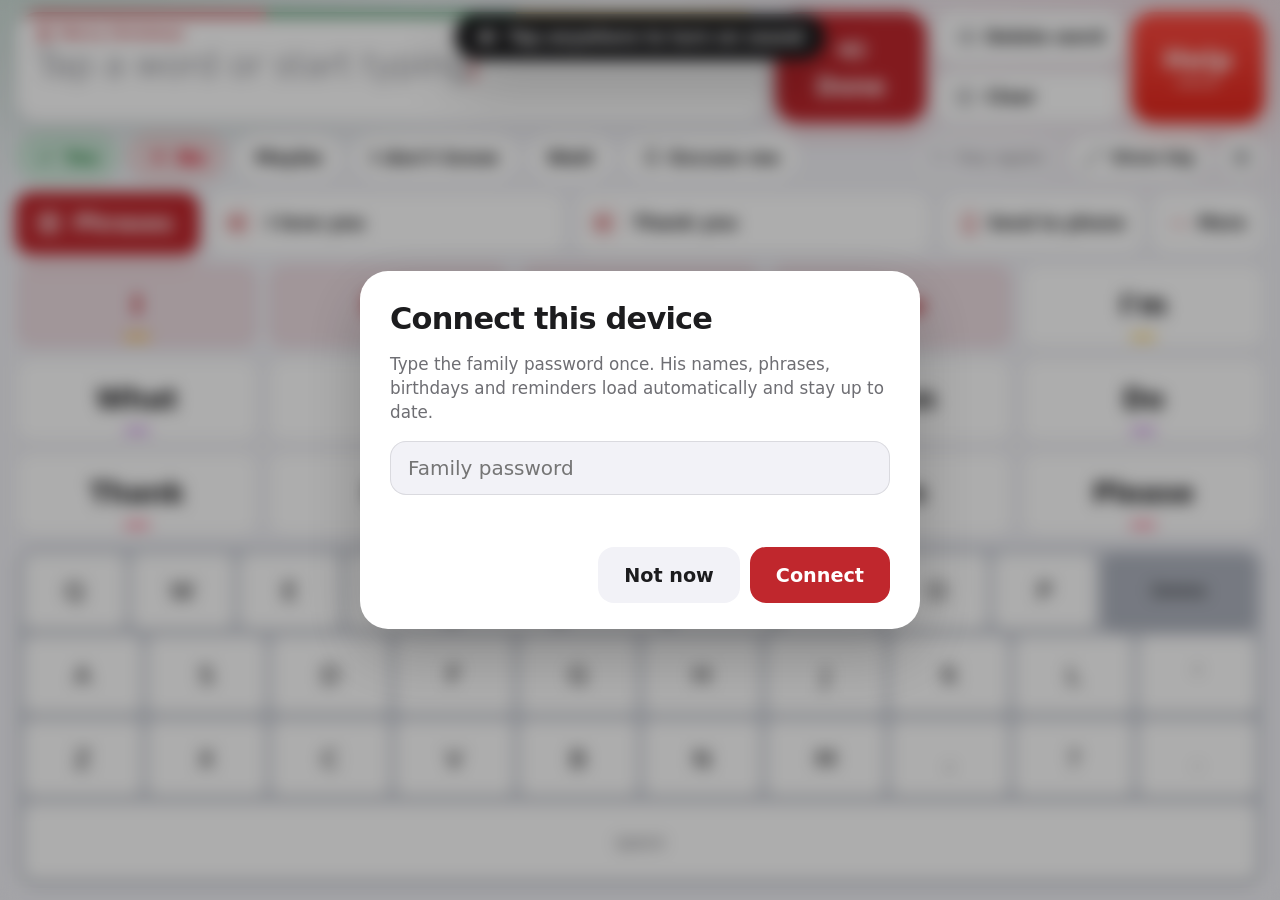
==== commit 36a50bd9: "Help alerts and the reply are never silent; "I" no longer says "capital I" The iPad blocks a page's " ====
--- a/index.html
+++ b/index.html
@@ -88,10 +88,12 @@
 button { font: inherit; color: inherit; cursor: pointer; touch-action: manipulation; -webkit-appearance: none; appearance: none; }
 button:focus-visible, select:focus-visible, input:focus-visible, textarea:focus-visible { outline: 3px solid var(--accent); outline-offset: 2px; }
 svg { flex: none; }
+/* Steady taps (see the Events section): the app, not the browser, decides what each touch on these areas means */
+.actions, .answers, #chips, #words, #kb { touch-action: none; }
 .press, .w, .key, .chip, .ans, .tool, .ctl, .speak, .tile, .face, .remote button, .board-grid button, .quick-items button, .btn {
   transition: transform 0.12s ease, filter 0.12s ease, background-color 0.2s ease;
 }
-.w:active, .key:active, .chip:active, .ans:active, .tool:active, .ctl:active, .speak:active, .tile:active, .face:active,
+.w:active, .key:active, .chip:active, .ans:active, .tool:active, .ctl:active, .speak:active, .tile:active, .face:active, .pressed,
 .remote button:active, .board-grid button:active, .quick-items button:active, .btn:active { transform: scale(0.965); filter: brightness(0.94); }
 
 #app {
@@ -246,6 +248,13 @@
 /* On the gray page background, plain buttons need their own card face */
 .board .btn:not(.primary):not(.danger), .screen .btn:not(.primary):not(.danger), .setup-banner .btn:not(.primary) { background: var(--surface); box-shadow: var(--shadow-1), inset 0 0 0 1px var(--line); }
 .row-btns { display: flex; flex-wrap: wrap; gap: 10px; align-items: center; }
+.sound-off {
+  position: fixed; left: 50%; top: max(14px, env(safe-area-inset-top, 0px)); transform: translateX(-50%); z-index: 40;
+  display: inline-flex; align-items: center; gap: 10px; padding: 12px 22px; border: 0; border-radius: 999px;
+  background: #1c1c1e; color: #ffffff; font-weight: 700; font-size: 1.05rem; box-shadow: var(--shadow-3); white-space: nowrap;
+}
+.sound-off svg { width: 22px; height: 22px; }
+.sound-off[hidden] { display: none; }
 .toast {
   position: fixed; left: 50%; bottom: max(28px, env(safe-area-inset-bottom, 0px)); transform: translateX(-50%); z-index: 70;
   padding: 12px 22px; border-radius: 999px; background: rgba(28, 28, 30, 0.92); color: #ffffff; font-weight: 600;
@@ -649,7 +658,10 @@
 <div class="inbox" id="inbox" hidden>
   <span class="inbox-label">Message for you</span>
   <p id="inboxText"></p>
-  <button class="btn primary big" id="inboxClose">OK</button>
+  <div class="reminder-btns">
+    <button class="btn big" id="inboxRead">Read it to me</button>
+    <button class="btn primary big" id="inboxClose">OK</button>
+  </div>
 </div>
 
 <div class="settings" id="settings" hidden>
@@ -756,7 +768,7 @@
       <div class="seg" id="size" role="group" aria-label="Text size">
         <button data-v="1">Normal</button><button data-v="1.15">Large</button><button data-v="1.3">Largest</button>
       </div>
-      <p style="margin-top:16px">Shaky hands can tap the same button twice. Taps on the same button closer together than this are ignored.</p>
+      <p style="margin-top:16px">Shaky hands can tap twice or bounce onto the next key. A second tap this soon after the last one is ignored, on any button. A tap always counts for the button he first touched, even if his finger slides or stays down.</p>
       <label for="guard">Ignore repeat taps
         <select id="guard">
           <option value="0">Off</option>
@@ -811,7 +823,7 @@
 
     <section>
       <h2>Alerts</h2>
-      <p>When he holds <b>Help</b>, the Alexas you choose announce it, and family phones get an urgent notification with an <b>I'm on my way</b> button. Other messages reach family phones only when he taps <b>Send to phone</b>.</p>
+      <p>When he holds <b>Help</b>, the Alexas you choose announce it, and family phones get an urgent notification with an <b>I'm on my way</b> button. The announcement repeats every 90 seconds until someone taps <b>I'm on my way</b> or <b>Acknowledge</b>, or he cancels. Other messages reach family phones only when he taps <b>Send to phone</b>.</p>
       <label for="vmToken">Voice Monkey API token
         <input type="text" id="vmToken" autocomplete="off" spellcheck="false" placeholder="From app.voicemonkey.io, API Tokens">
       </label>
@@ -836,7 +848,7 @@
       </div>
       <p class="fam-note" id="alertStatus"></p>
       <h2 style="margin-top:18px">Pocket fall button (Flic)</h2>
-      <p>Holding the button for a second alerts family phones and has the Alexas announce it, even while this tablet is asleep. Click and double click stay empty, so a bump in his pocket does nothing.</p>
+      <p>Holding the button for a second alerts family phones through ntfy and Pushover and has the Alexas announce it, even if this tablet is asleep or his app is closed. Click and double click stay empty, so a bump in his pocket does nothing.</p>
       <p>1. In the Flic app, open the button, choose <b>Hold</b>, and add an <b>Internet Request</b> action. Method <b>GET</b>, with this address:</p>
       <div class="addrow">
         <input type="text" id="fallUrl" readonly aria-label="Address for family phones">
@@ -847,12 +859,27 @@
         <input type="text" id="fallAlexaUrl" readonly aria-label="Address for the Alexas">
         <button class="btn" id="copyFallAlexaUrl">Copy</button>
       </div>
+      <p style="margin-top:14px">3. Add a third <b>Internet Request</b> to the same <b>Hold</b> for Pushover. Method <b>POST</b>, with this address:</p>
+      <div class="addrow">
+        <input type="text" id="fallPoUrl" readonly value="https://api.pushover.net/1/messages.json" aria-label="Address for Pushover">
+        <button class="btn" id="copyFallPoUrl">Copy</button>
+      </div>
+      <p>Content type:</p>
+      <div class="addrow">
+        <input type="text" id="fallPoType" readonly value="application/x-www-form-urlencoded" aria-label="Content type for Pushover">
+        <button class="btn" id="copyFallPoType">Copy</button>
+      </div>
+      <p>Body:</p>
+      <div class="addrow">
+        <input type="text" id="fallPoBody" readonly aria-label="Body for Pushover">
+        <button class="btn" id="copyFallPoBody">Copy</button>
+      </div>
       <div class="row-btns" style="margin-top:10px"><button class="btn" id="testFall">Test the fall alert</button></div>
       <ol class="tips" style="margin-top:8px">
-        <li>If you change the family code or the Alexa settings, copy both addresses into the Flic app again.</li>
+        <li>If you change the family code, the Alexa settings or the Pushover keys, copy the addresses and the Pushover body into the Flic app again.</li>
         <li>The button works through the phone or iPad it is paired with. Keep the Flic app there and never swipe it closed. A Flic Hub plugged in near his chair works even with no phone nearby.</li>
         <li>On each family phone, install the free <b>ntfy</b> app and subscribe to <b id="topicHelp"></b> (urgent help) and <b id="topicSays"></b> (messages he sends with Send to phone).</li>
-        <li>To message him, publish to <b id="topicReply"></b> in the ntfy app. It pops up on his tablet and is read out loud.</li>
+        <li>To message him, publish to <b id="topicReply"></b> in the ntfy app. It pops up silently on his tablet, and he can tap Read it to me to hear it.</li>
         <li>Keep a wireless caregiver pager by his chair too, in case the internet is down.</li>
       </ol>
     </section>
@@ -992,6 +1019,10 @@
 </div>
 <div class="confetti" id="confetti" aria-hidden="true"></div>
 <div class="toast" id="toast" hidden></div>
+<button class="sound-off" id="soundOff">
+  <svg viewBox="0 0 24 24" fill="none" stroke="currentColor" stroke-width="2.2" stroke-linecap="round" stroke-linejoin="round" aria-hidden="true"><path d="M4 9v6h4l5 4V5L8 9H4z" fill="currentColor"/><path d="M17 9l5 5M22 9l-5 5"/></svg>
+  Tap anywhere to turn on sound
+</button>
 
 <script>
 (() => {
@@ -1563,7 +1594,11 @@
   if (!hasTTS) { if (!opts.quiet) openShow(text); return; }
   try {
     speechSynthesis.cancel();
-    const u = new SpeechSynthesisUtterance(spoken(text));
+    // Apple voices read a capital letter on its own as "capital I", so a lone letter is said as the word
+    let t = spoken(text);
+    if (/^\s*i\s*[.!?,]?\s*$/i.test(t)) t = 'eye';
+    else if (/^\s*[A-Z]\s*[.!?,]?\s*$/.test(t)) t = t.toLowerCase();
+    const u = new SpeechSynthesisUtterance(t);
     const v = pickVoice();
     if (v) { u.voice = v; u.lang = v.lang; }
     u.rate = opts.quiet ? Math.min(1.4, settings.rate * 1.1) : settings.rate;
@@ -1587,6 +1622,25 @@
     return actx;
   } catch (e) { return null; }
 }
+// The iPad won't play sound or speech from a page until someone touches it after it loads, and the app reloads
+// itself after every update. Sounds that start on their own (a fall alarm from the Flic button, "Someone is on the
+// way") stay silent until then. So every touch switches sound on, and until the first one a notice says to tap.
+let soundOn = false;
+function unlockSound(e) {
+  const a = audio();
+  if (a) { try { const s = a.createBufferSource(); s.buffer = a.createBuffer(1, 1, 22050); s.connect(a.destination); s.start(0); } catch (err) {} }
+  if (soundOn) return;
+  if (hasTTS && !speechSynthesis.speaking && !speechSynthesis.pending) {
+    try { const u = new SpeechSynthesisUtterance(' '); u.volume = 0; speechSynthesis.speak(u); } catch (err) {}
+  }
+  // pointerdown alone doesn't always count on older iPads; the touchend or click of the same tap finishes it
+  if (e.type === 'pointerdown') return;
+  soundOn = true;
+  $('#soundOff').hidden = true;
+  // An alert that went off while sound was blocked says so now
+  if (helpActive && !(e.target && e.target.closest && e.target.closest('#alertCancel'))) say(helpKind === 'fall' ? 'Help is being called. Stay still if you are hurt.' : 'Help is being called.');
+}
+['pointerdown', 'touchend', 'click', 'keydown'].forEach(t => document.addEventListener(t, unlockSound, true));
 function tone(freq, start, dur, vol, type) {
   const a = audio(); if (!a) return;
   const t0 = a.currentTime + start;
@@ -2004,32 +2058,37 @@
 const PO_API = 'https://api.pushover.net/1/';
 const PO_TAG = 'dadsvoice-help';
 const poReady = () => !!(settings.poToken && settings.poUser);
+const poBody = fields => new URLSearchParams(Object.assign({ token: settings.poToken.trim(), user: settings.poUser.trim() }, fields));
 function poSend(fields) {
   if (!poReady()) return Promise.resolve('not set up');
   if (!navigator.onLine) return Promise.resolve('offline');
-  const body = new URLSearchParams(Object.assign({ token: settings.poToken.trim(), user: settings.poUser.trim() }, fields));
-  return fetch(PO_API + 'messages.json', { method: 'POST', body })
+  return fetch(PO_API + 'messages.json', { method: 'POST', body: poBody(fields) })
     .then(r => r.json().catch(() => ({})).then(j => (r.ok && j.status === 1 ? 'ok' : 'error: ' + ((j.errors && j.errors.join('; ')) || r.status))))
     .catch(() => 'sent');
 }
 // Emergency alerts repeat every 30s on family phones until someone taps Acknowledge; the acknowledgment comes back through the reply topic
-function poEmergency(title, message, expire) {
+function poEmergencyFields(title, message, expire) {
   const fields = { title, message, priority: '2', retry: '30', expire: String(expire || 3600), sound: 'siren', tags: PO_TAG };
   if (phonesReady()) fields.callback = NTFY + topics().reply;
-  return poSend(fields);
+  return fields;
+}
+function poEmergency(title, message, expire) {
+  return poSend(poEmergencyFields(title, message, expire));
 }
 function poStopRepeats() {
   if (!poReady() || !navigator.onLine) return;
   fetch(PO_API + 'receipts/cancel_by_tag/' + PO_TAG + '.json', { method: 'POST', body: new URLSearchParams({ token: settings.poToken.trim() }) }).catch(() => {});
 }
 
-let helpCloseTimer = null, helpRepeatTimer = null, helpRepeats = 0, helpActive = false, helpKind = 'help';
-function sendHelpOut(again, skipNtfy, skipAlexa) {
+let helpCloseTimer = null, helpRepeatTimer = null, poBackupTimer = null, helpRepeats = 0, helpActive = false, helpKind = 'help';
+// skip: what the pocket button already sent itself ({ ntfy, alexa, pushover })
+function sendHelpOut(again, skip) {
+  skip = skip || {};
   const a = ALERTS[helpKind];
   const jobs = [];
-  if (vmReady() && !skipAlexa) jobs.push(vmAnnounce(again ? 'Reminder. ' + a.speech : a.speech).then(r => ['the Alexas', r]));
-  if (poReady() && !again) jobs.push(poEmergency(a.title, a.phone).then(r => ['Pushover phones', r]));
-  if (phonesReady() && !skipNtfy) {
+  if (vmReady() && !skip.alexa) jobs.push(vmAnnounce(again ? 'Reminder. ' + a.speech : a.speech).then(r => ['the Alexas', r]));
+  if (poReady() && !again && !skip.pushover) jobs.push(poEmergency(a.title, a.phone).then(r => ['Pushover phones', r]));
+  if (phonesReady() && !skip.ntfy) {
     jobs.push(ntfyPost(topics().help, again ? a.again : a.phone, {
       title: a.title, priority: '5', tags: 'rotating_light', actions: ackAction()
     }).then(r => ['family phones', r]));
@@ -2042,12 +2101,13 @@
     r === 'ok' || r === 'sent' ? 'Sent to ' + who + '.' : r === 'offline' ? 'No internet, so ' + who + ' were not reached.' : 'Problem reaching ' + who + '.'
   ).join(' ');
 }
-// kind 'fall' comes from the pocket button, which has already notified the phones itself,
-// and the Alexas too when buttonAnnounced (so the first announcement isn't said twice; the reminders still are)
-function triggerHelp(kind, buttonAnnounced) {
+// kind 'fall' comes from the pocket button, which has already notified the ntfy phones itself. byButton says what else
+// it sent ({ alexa, pushover }), so those aren't sent twice. The Alexa reminders still play, and if nobody has
+// acknowledged the button's Pushover alert after 45 seconds the tablet sends its own, in case the Flic's request failed.
+function triggerHelp(kind, byButton) {
   const fall = kind === 'fall';
   if (helpActive && fall) return;
-  clearTimeout(helpCloseTimer); clearTimeout(helpRepeatTimer);
+  clearTimeout(helpCloseTimer); clearTimeout(helpRepeatTimer); clearTimeout(poBackupTimer);
   helpActive = true; helpRepeats = 0; helpKind = fall ? 'fall' : 'help';
   const ov = $('#alertOverlay');
   ov.classList.remove('acked');
@@ -2059,42 +2119,55 @@
   const spoken = fall ? 'Help is being called. Stay still if you are hurt.' : 'I need help. Please come.';
   setTimeout(() => { if (helpActive) say(spoken); }, 6200);
   if (!fall) record('I need help. Please come.', { train: false });
-  const announced = fall && !!buttonAnnounced;
-  sendHelpOut(false, fall, announced).then(res => {
+  const sent = fall ? { ntfy: true, alexa: !!(byButton && byButton.alexa), pushover: !!(byButton && byButton.pushover) } : {};
+  sendHelpOut(false, sent).then(res => {
     if (!helpActive) return;
-    if (announced) res.unshift(['the Alexas', 'ok']);
+    if (sent.pushover) res.unshift(['Pushover phones', 'ok']);
+    if (sent.alexa) res.unshift(['the Alexas', 'ok']);
     if (fall && phonesReady()) res.push(['family phones', 'ok']);
     $('#alertSub').textContent = describeSends(res) + ' Stay calm. Someone will answer soon.';
   });
+  if (sent.pushover && poReady()) {
+    const a = ALERTS[helpKind];
+    poBackupTimer = setTimeout(() => { if (helpActive) poEmergency(a.title, a.again); }, 45000);
+  }
   scheduleHelpRepeat();
 }
+// Every 90 seconds the Alexas, family phones and this tablet's alarm go off again, with no limit, until someone
+// taps I'm on my way or Acknowledge, or he cancels
+const HELP_REPEAT_MS = 90000;
 function scheduleHelpRepeat() {
   helpRepeatTimer = setTimeout(() => {
-    if (!helpActive || helpRepeats >= 2) return;
+    if (!helpActive) return;
     helpRepeats++;
     startAlarm(2);
     sendHelpOut(true);
     scheduleHelpRepeat();
-  }, 90000);
+  }, HELP_REPEAT_MS);
 }
 function helpAcknowledged(text) {
   if (!helpActive) return false;
   helpActive = false;
-  clearTimeout(helpRepeatTimer); stopAlarm();
+  clearTimeout(helpRepeatTimer); clearTimeout(poBackupTimer); stopAlarm();
   poStopRepeats();
   const ov = $('#alertOverlay');
   ov.classList.add('acked');
+  const extra = text && !/^someone is on the way/i.test(text) ? text : '';
   $('#alertTitle').textContent = 'Someone is on the way';
-  $('#alertSub').textContent = text && !/^someone is on the way/i.test(text) ? text : 'They got your alert.';
+  $('#alertSub').textContent = extra || 'They got your alert.';
   $('#alertCancel').textContent = 'OK';
-  say('Someone is on the way.');
+  // A chime, then the news out loud, and once more in case the alarm or a shaken moment covered it
+  const news = 'Someone is on the way.' + (extra ? ' ' + extra : '');
+  chime();
+  setTimeout(() => say(news), 1100);
+  setTimeout(() => { if (!ov.hidden && ov.classList.contains('acked')) say(news); }, 9000);
   helpCloseTimer = setTimeout(() => { ov.hidden = true; }, 20000);
   return true;
 }
 function closeHelp() {
   const wasActive = helpActive;
   helpActive = false;
-  clearTimeout(helpRepeatTimer); clearTimeout(helpCloseTimer); stopAlarm();
+  clearTimeout(helpRepeatTimer); clearTimeout(helpCloseTimer); clearTimeout(poBackupTimer); stopAlarm();
   $('#alertOverlay').hidden = true;
   if (!wasActive) return;
   poStopRepeats();
@@ -2134,7 +2207,7 @@
     if (!m || !Array.isArray(m.tags) || !m.tags.includes('fall') || seenFalls.has(m.id)) return;
     seenFalls.add(m.id);
     if (typeof m.time === 'number' && Date.now() / 1000 - m.time > 600) return;
-    triggerHelp('fall', m.tags.includes(BUTTON_ANNOUNCES));
+    triggerHelp('fall', { alexa: m.tags.includes(BUTTON_ALEXA), pushover: m.tags.includes(BUTTON_PUSHOVER) });
   };
 }
 
@@ -2162,11 +2235,10 @@
 }
 
 // ---------- Messages from family ----------
+// Shown silently: the app never makes a sound he didn't ask for. He can tap Read it to me.
 function showInbox(d) {
   $('#inboxText').textContent = d.text;
   $('#inbox').hidden = false;
-  chime();
-  setTimeout(() => say(d.text), 1200);
 }
 function closeInbox() {
   $('#inbox').hidden = true;
@@ -2298,16 +2370,20 @@
   $('#topicReply').textContent = t.reply;
   $('#fallUrl').value = phonesReady() ? fallUrl() : 'Set a family code first';
   $('#fallAlexaUrl').value = vmReady() ? fallAlexaUrl() : 'Add the Voice Monkey token and speaker IDs above, then tap Save';
-}
-// The button's Hold runs two Internet Requests: this one alerts family phones and the tablet,
-// and fallAlexaUrl() announces on the Alexas straight from the button, so a fall is heard even while the tablet sleeps.
-// The loudspeaker tag (📢 on phones) tells the tablet the button made that announcement itself.
-const BUTTON_ANNOUNCES = 'loudspeaker';
+  $('#fallPoBody').value = poReady() ? fallPushoverBody() : 'Add the Pushover user key and app API token above, then tap Save';
+}
+// The button's Hold runs up to three Internet Requests: fallUrl() alerts ntfy phones and the tablet,
+// fallAlexaUrl() announces on the Alexas, and a POST of fallPushoverBody() sends the Pushover siren, all straight from
+// the button so they work even when the tablet isn't. Tags on the ntfy alert tell the tablet what the button sent itself:
+// loudspeaker (📢) for the Alexas, iphone (📱) for Pushover.
+const BUTTON_ALEXA = 'loudspeaker', BUTTON_PUSHOVER = 'iphone';
 const fallUrl = () => NTFY + topics().help + '/publish?' + new URLSearchParams({
   message: ALERTS.fall.phone, title: ALERTS.fall.title, priority: '5',
-  tags: 'fall,rotating_light' + (vmReady() ? ',' + BUTTON_ANNOUNCES : ''), actions: ackAction()
+  tags: ['fall', 'rotating_light'].concat(vmReady() ? [BUTTON_ALEXA] : [], poReady() ? [BUTTON_PUSHOVER] : []).join(','),
+  actions: ackAction()
 });
 const fallAlexaUrl = () => vmUrl(ALERTS.fall.speech);
+const fallPushoverBody = () => poBody(poEmergencyFields(ALERTS.fall.title, ALERTS.fall.phone)).toString();
 const alertStatus = t => { $('#alertStatus').textContent = t; };
 
 // ---------- Themes: holidays, game days, birthday ----------
@@ -2480,9 +2556,12 @@
   return m ? 'Happy birthday, ' + m[1] + '! I love you.' : '';
 }
 let reminderQueue = [];
+// Reminders appear silently, and wait until morning so he sees them when he's up
+const REMINDER_HOUR = 8;
 function checkReminders() {
   if (anyOverlayOpen() || !$('#reminder').hidden || busyTyping()) return;
   const now = new Date(), tomorrow = new Date(now.getTime() + 864e5);
+  if (now.getHours() < REMINDER_HOUR) return;
   const shown = LS.get('dv.remShown', {});
   const today = ymd(now);
   const due = [];
@@ -2504,8 +2583,6 @@
   sayBtn.textContent = r.wish ? 'Say: ' + r.wish : '';
   sayBtn.dataset.wish = r.wish;
   $('#reminder').hidden = false;
-  chime();
-  setTimeout(() => say(r.text), 1200);
 }
 
 function updateTheme() {
@@ -3056,6 +3133,59 @@
   } catch (e) {}
 }
 
+// ---------- Steady taps ----------
+// Parkinson's makes a finger slide while it's down, linger before lifting, bounce onto a second key, or land in the
+// gap between keys. The browser drops a tap that slid, so on the typing areas the app decides what a touch means:
+// the button he first touched counts when he lifts, however long he held or wherever he slid; a touch in a gap counts
+// for the nearest button; and a second tap sooner than the "Ignore repeat taps" setting after the last one (on any
+// button, not just the same one) is treated as a bounce. A resting hand doesn't block him: a new touch takes over from
+// one that has been down over a second. The real button click still runs the action, so nothing else changes.
+const STEADY = '.key, .w, #chips .chip, #speak, #delWord, #clear, .ans';
+let steadyDown = null, steadyLastAt = 0, steadyClickUntil = 0;
+function nearestIn(box, sel, x, y) {
+  let best = null, bestD = Infinity;
+  box.querySelectorAll(sel).forEach(b => {
+    if (b.disabled) return;
+    const r = b.getBoundingClientRect();
+    const dx = Math.max(r.left - x, 0, x - r.right), dy = Math.max(r.top - y, 0, y - r.bottom), d = dx * dx + dy * dy;
+    if (d < bestD) { bestD = d; best = b; }
+  });
+  return bestD <= 30 * 30 ? best : null;
+}
+function steadyTarget(e) {
+  const b = e.target.closest(STEADY);
+  if (b) return b.disabled ? null : b;
+  const kb = e.target.closest('#kb'); if (kb) return nearestIn(kb, '.key', e.clientX, e.clientY);
+  const words = e.target.closest('#words'); if (words) return nearestIn(words, '.w', e.clientX, e.clientY);
+  return null;
+}
+function steadyRelease() { if (steadyDown) steadyDown.b.classList.remove('pressed'); steadyDown = null; }
+$('#app').addEventListener('pointerdown', e => {
+  if (e.pointerType === 'mouse' && e.button !== 0) return;
+  if (steadyDown && Date.now() - steadyDown.t < 1000) return;
+  const b = steadyTarget(e);
+  steadyRelease();
+  if (!b) return;
+  steadyDown = { id: e.pointerId, b, t: Date.now() };
+  b.classList.add('pressed');
+}, true);
+$('#app').addEventListener('pointerup', e => {
+  if (!steadyDown || e.pointerId !== steadyDown.id) return;
+  const b = steadyDown.b;
+  steadyRelease();
+  steadyClickUntil = Date.now() + 1000;
+  const now = Date.now();
+  if (b.disabled || !document.contains(b)) return;
+  if (settings.guard > 0 && now - steadyLastAt < settings.guard) return;
+  steadyLastAt = now;
+  b.click();
+}, true);
+$('#app').addEventListener('pointercancel', e => { if (steadyDown && e.pointerId === steadyDown.id) steadyRelease(); }, true);
+// The browser's own click from that same touch would count twice (or land on the wrong button after a slide)
+$('#app').addEventListener('click', e => {
+  if (e.isTrusted && Date.now() < steadyClickUntil && (e.target.closest(STEADY) || e.target.closest('#kb, #words'))) { e.stopPropagation(); e.preventDefault(); }
+}, true);
+
 // ---------- Events ----------
 $('#words').addEventListener('click', e => {
   const b = e.target.closest('.w'); if (!b || b.disabled) return;
@@ -3104,6 +3234,7 @@
 $('#boardNew').addEventListener('keydown', e => { if (e.key === 'Enter') { e.preventDefault(); addTypedPhrase(); } });
 $('#alertCancel').addEventListener('click', closeHelp);
 $('#inboxClose').addEventListener('click', closeInbox);
+$('#inboxRead').addEventListener('click', () => say($('#inboxText').textContent));
 
 // Help needs a deliberate hold so a stray tap never sets off the alarm
 const helpBtn = $('#help');
@@ -3261,14 +3392,18 @@
 }
 $('#copyFallUrl').addEventListener('click', () => copyAddress('#fallUrl', phonesReady()));
 $('#copyFallAlexaUrl').addEventListener('click', () => copyAddress('#fallAlexaUrl', vmReady()));
+$('#copyFallPoUrl').addEventListener('click', () => copyAddress('#fallPoUrl', true));
+$('#copyFallPoType').addEventListener('click', () => copyAddress('#fallPoType', true));
+$('#copyFallPoBody').addEventListener('click', () => copyAddress('#fallPoBody', poReady()));
 $('#testFall').addEventListener('click', () => {
   if (!phonesReady()) { alertStatus('Set a family code first, then tap Save.'); return; }
   alertStatus('Sending a test fall alert, exactly like the button does…');
   const calls = [fetch(fallUrl())];
   // Voice Monkey sends no CORS headers, so this "fails" in the browser even though the Alexas get it
   if (vmReady()) calls.push(fetch(fallAlexaUrl(), { referrerPolicy: 'no-referrer' }));
-  Promise.allSettled(calls).then(() => alertStatus('Sent. Phones should buzz' + (vmReady() ? ', the Alexas should announce it,' : '') +
-    ' and this screen should show the fall alert within a few seconds.'));
+  if (poReady()) calls.push(fetch(PO_API + 'messages.json', { method: 'POST', body: fallPushoverBody(), headers: { 'Content-Type': 'application/x-www-form-urlencoded' } }));
+  Promise.allSettled(calls).then(() => alertStatus('Sent. Phones should buzz' + (poReady() ? ', Pushover should ring' : '') +
+    (vmReady() ? ', the Alexas should announce it' : '') + ', and this screen should show the fall alert within a few seconds.'));
 });
 $('#testPhones').addEventListener('click', () => {
   if (!phonesReady()) { alertStatus('Set a family code first, then tap Save.'); return; }
@@ -3436,7 +3571,7 @@
 // ---------- Automatic updates ----------
 // version.json names the newest build. When it changes, the app reloads itself, but only after he has left it alone
 // for a few minutes and nothing is open, so the screen never changes under his finger. His sentence-in-progress is kept.
-const BUILD = '2026-11-16.1';
+const BUILD = '2026-11-16.6';
 let updateReady = false;
 async function checkForUpdate() {
   if (!navigator.onLine) return;
